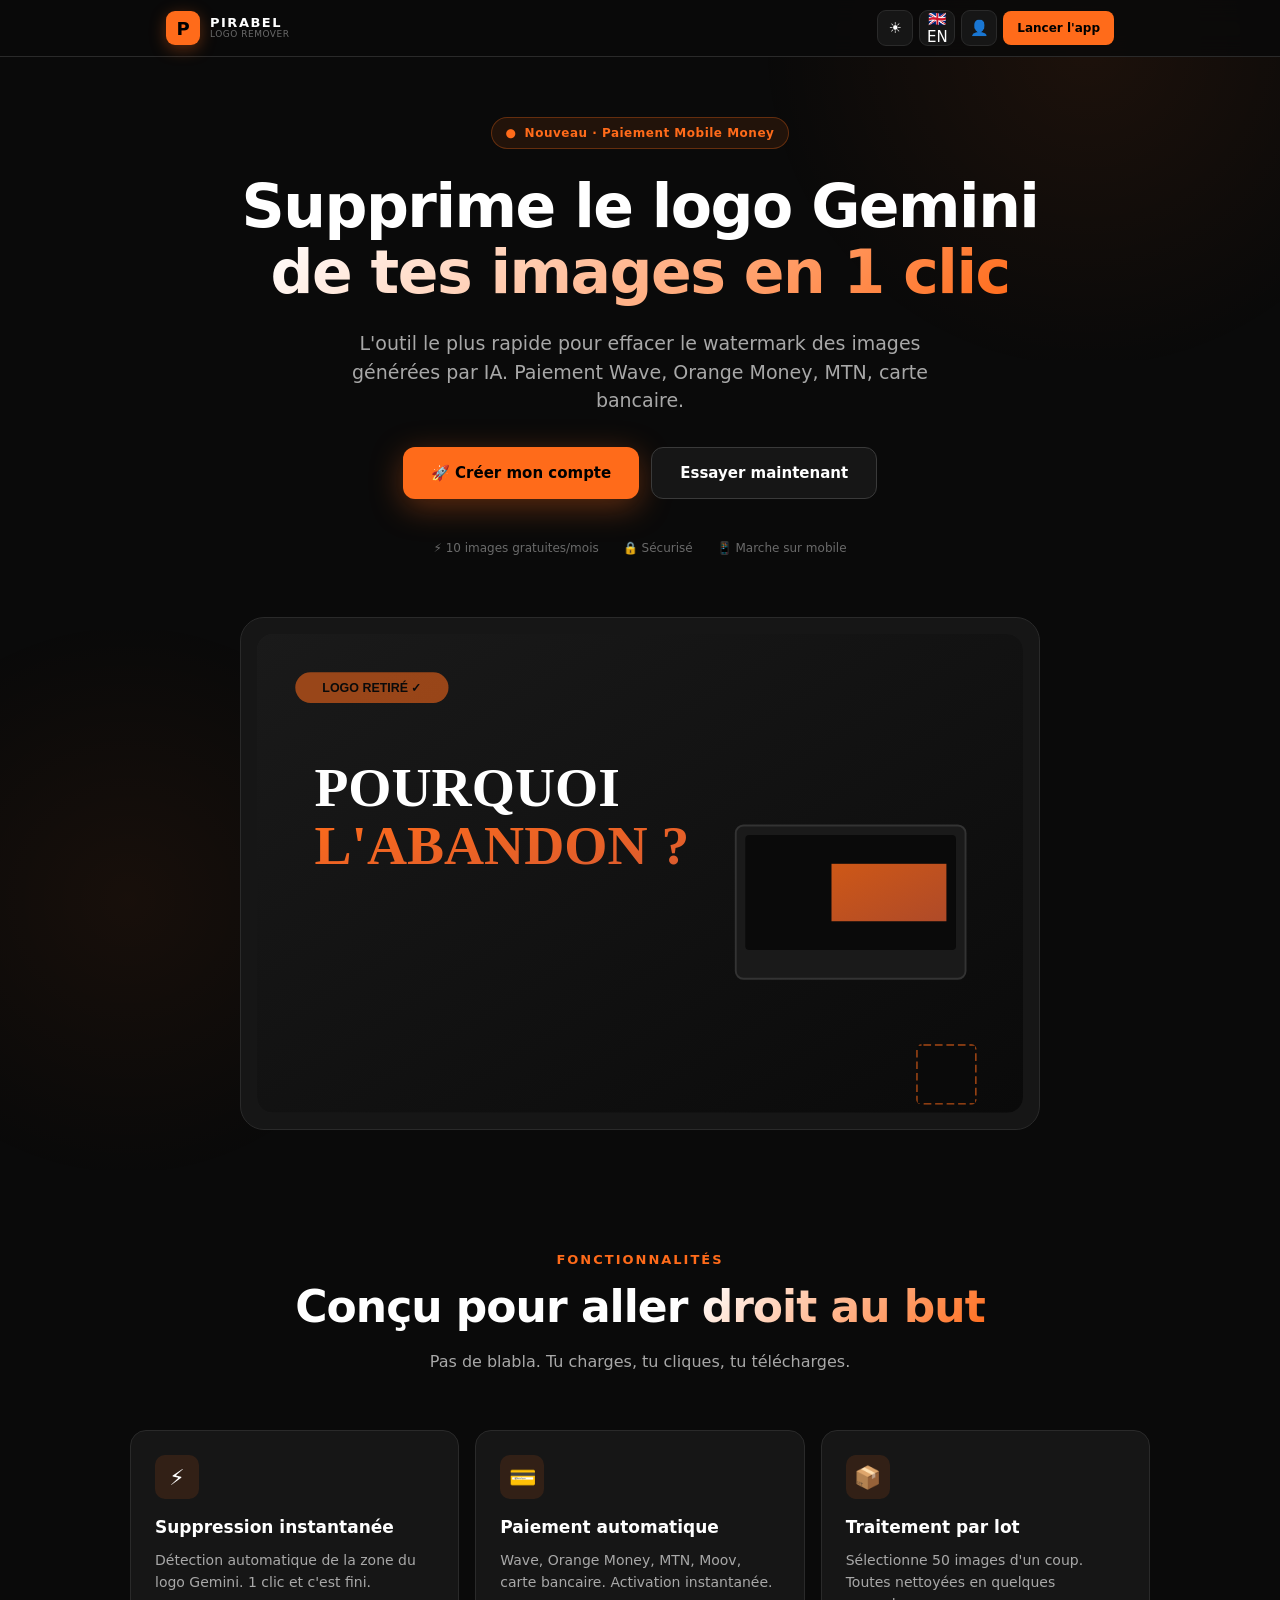
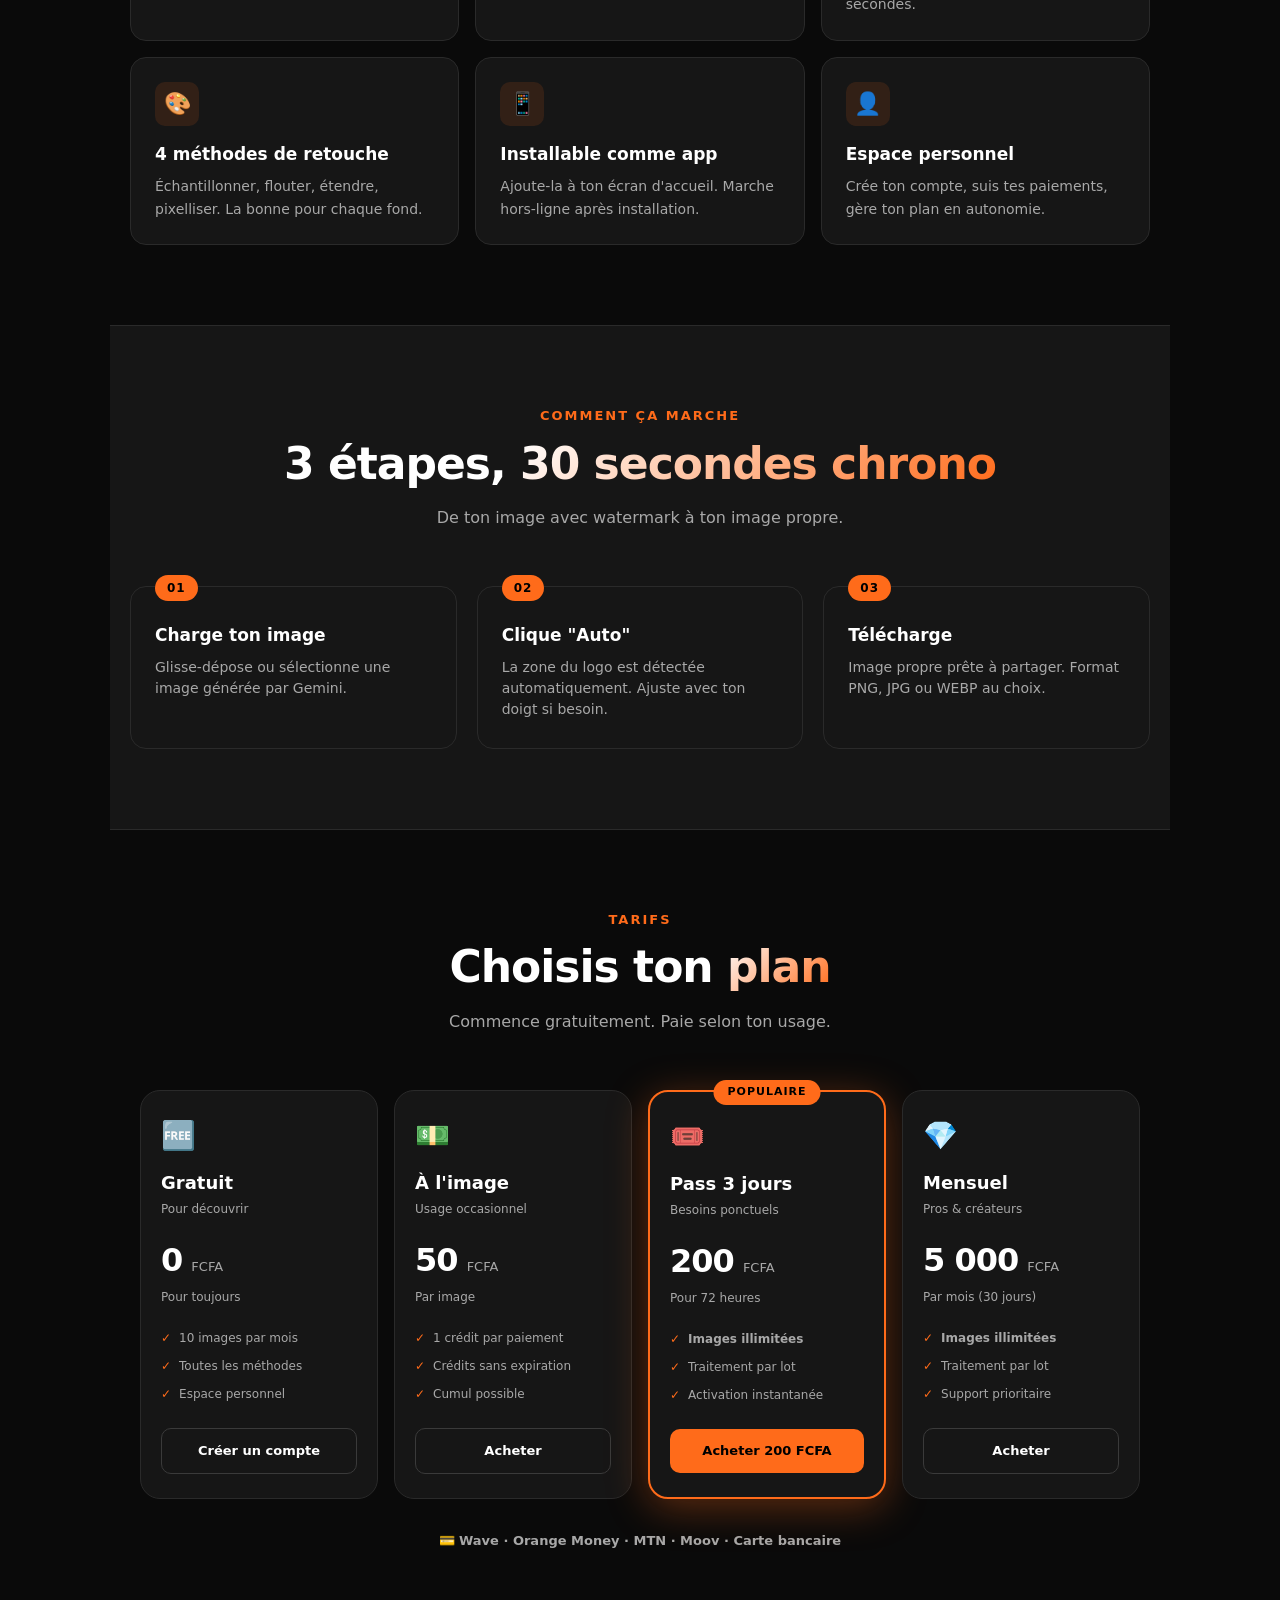
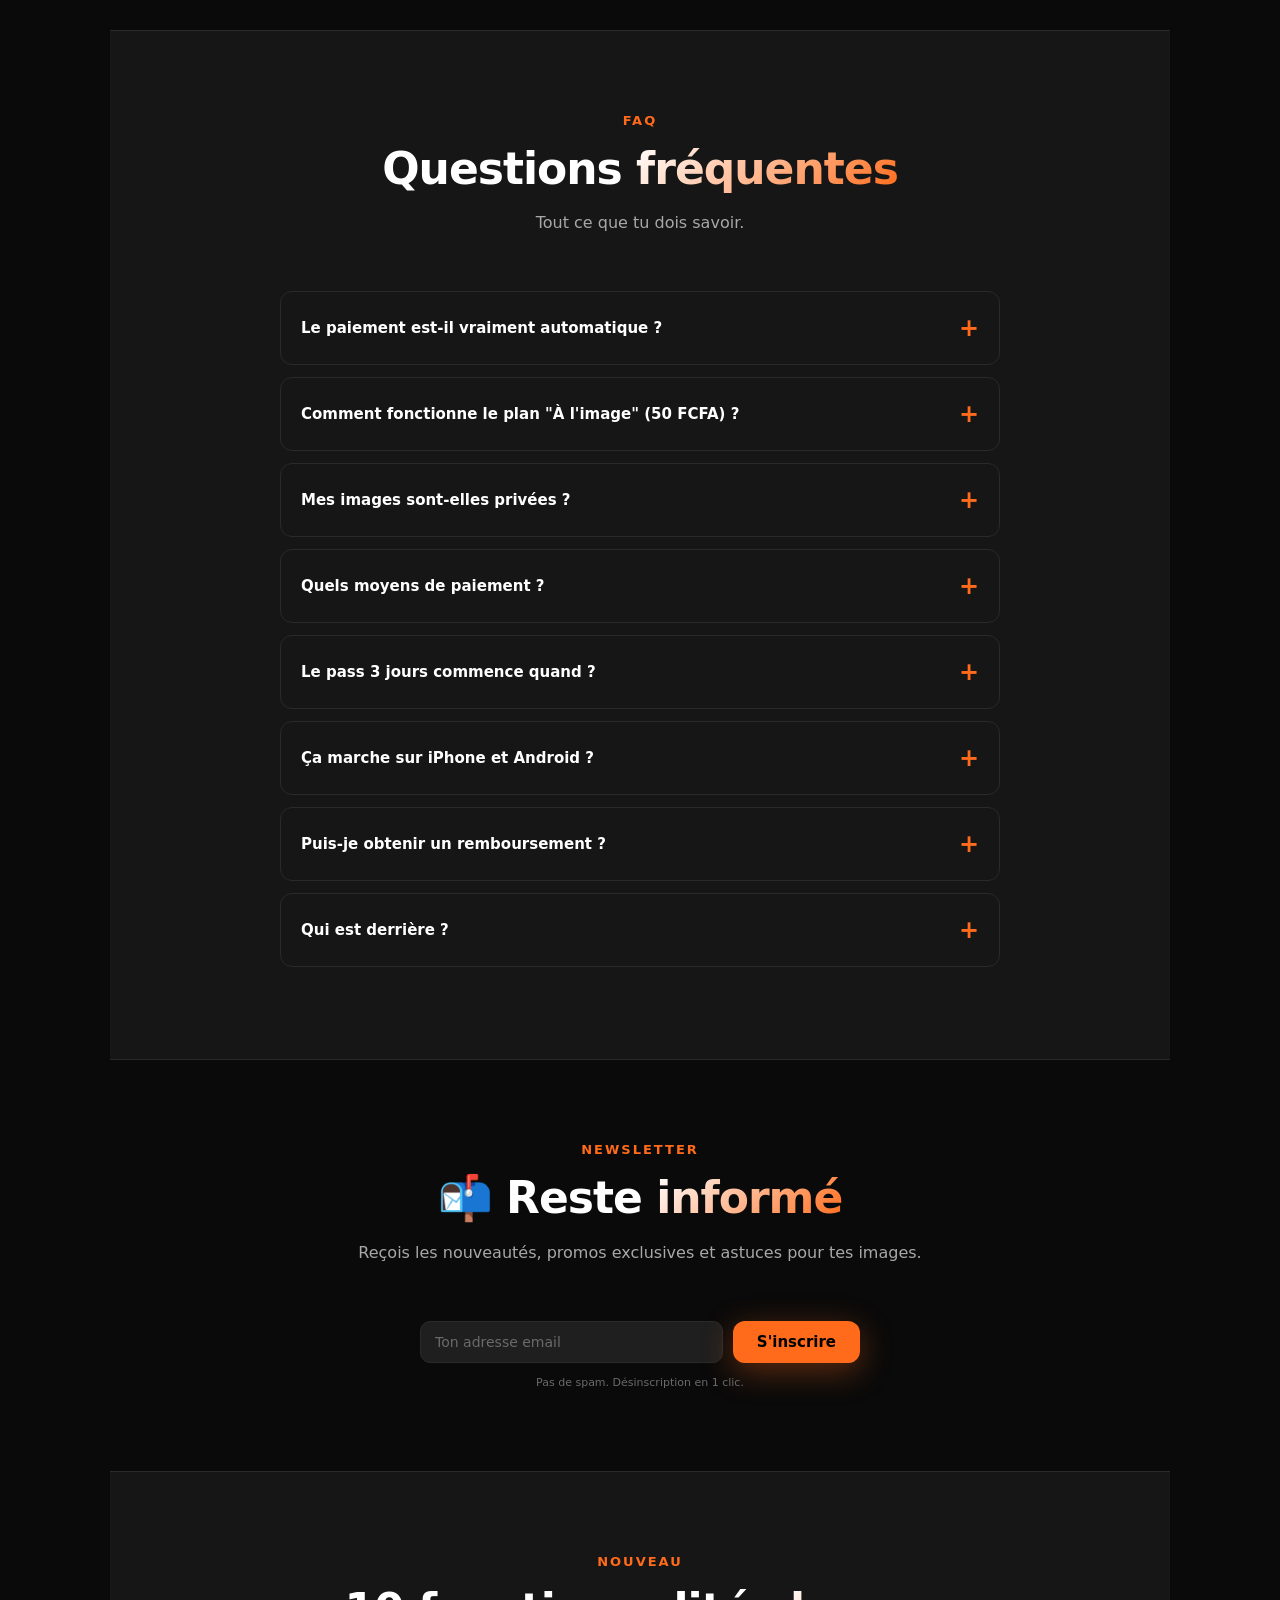
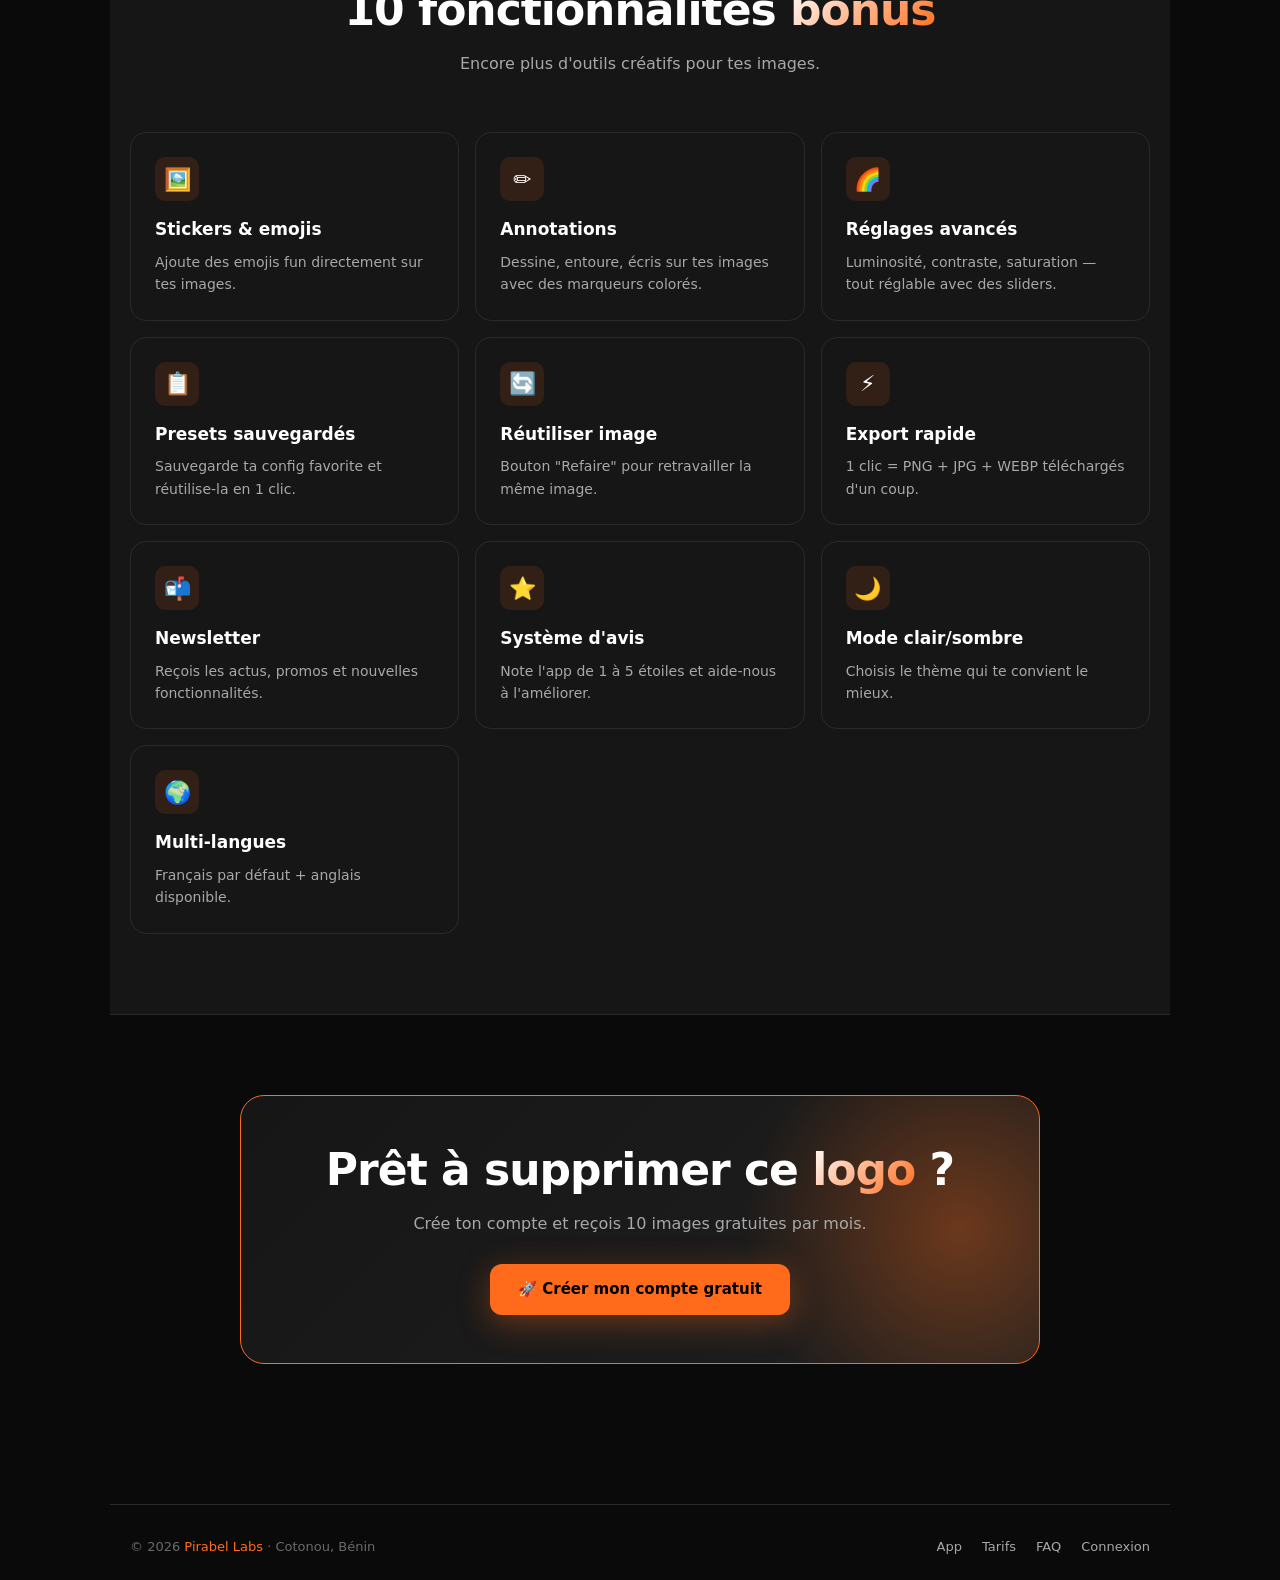
==== index.html @ 3ac88c2e "Pirabel Remover v5.0.0 — 10 nouvelles fonctionnalités bonus Édition créative: - Stickers et emojis: " ====
<!DOCTYPE html>
<html lang="fr">
<head>
<meta charset="UTF-8">
<meta name="viewport" content="width=device-width, initial-scale=1.0">
<meta name="theme-color" content="#0a0a0a">
<meta name="description" content="Supprime le watermark Gemini de tes images en 1 clic. À partir de 50 FCFA. Pirabel Labs.">
<meta property="og:title" content="Pirabel Remover — Supprime le logo Gemini">
<meta property="og:description" content="Outil rapide. Paiement Mobile Money. À partir de 50 FCFA.">
<title>Pirabel Remover — Supprime le logo Gemini</title>
<link rel="icon" type="image/svg+xml" href="data:image/svg+xml,%3Csvg xmlns='http://www.w3.org/2000/svg' viewBox='0 0 100 100'%3E%3Crect width='100' height='100' rx='22' fill='%23FF6B1A'/%3E%3Ctext x='50' y='68' font-family='Arial Black' font-size='60' font-weight='900' text-anchor='middle' fill='%23000'%3EP%3C/text%3E%3C/svg%3E">
<link rel="apple-touch-icon" href="icon-192.png">
<link rel="manifest" href="manifest.json">
<link rel="stylesheet" href="styles.css">
<style>
  body::after { content:''; position:fixed; bottom:-30%; left:-20%; width:60%; height:60%; background:radial-gradient(circle, rgba(255,107,26,0.06) 0%, transparent 60%); pointer-events:none; z-index:0; }
  .landing { max-width: 1100px; margin: 0 auto; padding: 0 20px; position: relative; z-index: 1; }
  .hero { padding: 60px 20px 40px; text-align: center; }
  .hero-badge { display:inline-flex; align-items:center; gap:8px; background:rgba(255,107,26,0.1); border:1px solid rgba(255,107,26,0.3); color:var(--orange); font-size:12px; font-weight:600; padding:6px 14px; border-radius:999px; margin-bottom:24px; letter-spacing:0.5px; }
  .hero-badge::before { content:'●'; animation: pulse 2s infinite; }
  @keyframes pulse { 0%,100% { opacity:1; } 50% { opacity:0.4; } }
  h1 { font-size:clamp(32px,7vw,60px); font-weight:800; line-height:1.1; margin-bottom:24px; letter-spacing:-1.5px; }
  .hero-sub { font-size:clamp(15px,2.5vw,19px); color:var(--text-secondary); max-width:640px; margin:0 auto 32px; }
  .hero-cta-group { display:flex; gap:12px; justify-content:center; flex-wrap:wrap; margin-bottom:40px; }
  .btn-hero { padding:14px 28px; border-radius:12px; font-weight:700; font-size:15px; text-decoration:none; cursor:pointer; transition:all 0.2s; display:inline-flex; align-items:center; gap:8px; border:none; font-family:inherit; }
  .btn-hero-primary { background:var(--orange); color:#000; box-shadow:0 8px 32px var(--orange-glow); }
  .btn-hero-primary:hover { background:var(--orange-soft); transform:translateY(-2px); }
  .btn-hero-secondary { background:var(--bg-secondary); color:var(--text-primary); border:1px solid var(--border-hover); }
  .btn-hero-secondary:hover { background:var(--bg-tertiary); border-color:var(--orange); }
  .hero-trust { display:flex; gap:24px; justify-content:center; flex-wrap:wrap; color:var(--text-tertiary); font-size:12px; }

  .demo-preview { margin:60px auto 0; max-width:800px; background:var(--bg-secondary); border:1px solid var(--border); border-radius:24px; padding:16px; position:relative; }
  .demo-frame { background:var(--bg-tertiary); border-radius:16px; aspect-ratio:16/10; position:relative; overflow:hidden; display:flex; align-items:center; justify-content:center; }
  .demo-svg { width:100%; height:100%; }

  section { padding:80px 20px; position:relative; }
  .section-tag { text-align:center; color:var(--orange); font-size:13px; font-weight:700; letter-spacing:2px; text-transform:uppercase; margin-bottom:12px; }
  h2 { font-size:clamp(28px,5vw,44px); font-weight:800; text-align:center; margin-bottom:16px; letter-spacing:-1px; line-height:1.2; }
  .section-sub { text-align:center; color:var(--text-secondary); font-size:16px; max-width:600px; margin:0 auto 56px; }

  .features { display:grid; grid-template-columns:repeat(auto-fit, minmax(260px,1fr)); gap:16px; }
  .feature-card { background:var(--bg-secondary); border:1px solid var(--border); border-radius:16px; padding:24px; transition:all 0.2s; }
  .feature-card:hover { border-color:var(--orange); transform:translateY(-4px); }
  .feature-icon { width:44px; height:44px; background:rgba(255,107,26,0.12); border-radius:10px; display:flex; align-items:center; justify-content:center; font-size:22px; margin-bottom:16px; }
  .feature-card h3 { font-size:17px; font-weight:700; margin-bottom:8px; }
  .feature-card p { color:var(--text-secondary); font-size:14px; line-height:1.6; }

  .steps { display:grid; grid-template-columns:repeat(auto-fit, minmax(240px,1fr)); gap:20px; counter-reset:step; }
  .step { background:var(--bg-secondary); border:1px solid var(--border); border-radius:16px; padding:28px 24px; position:relative; counter-increment:step; }
  .step::before { content:counter(step, decimal-leading-zero); position:absolute; top:-12px; left:24px; background:var(--orange); color:#000; padding:4px 12px; border-radius:999px; font-size:12px; font-weight:800; letter-spacing:1px; }
  .step h3 { font-size:17px; font-weight:700; margin:8px 0 8px; }
  .step p { color:var(--text-secondary); font-size:14px; }

  .pricing-grid { display:grid; grid-template-columns:repeat(auto-fit, minmax(220px,1fr)); gap:16px; max-width:1000px; margin:0 auto; }
  .plan { background:var(--bg-secondary); border:1px solid var(--border); border-radius:20px; padding:24px 20px; position:relative; display:flex; flex-direction:column; }
  .plan.featured { border:2px solid var(--orange); box-shadow:0 8px 40px var(--orange-glow); }
  .plan-badge { position:absolute; top:-12px; left:50%; transform:translateX(-50%); background:var(--orange); color:#000; padding:4px 14px; border-radius:999px; font-size:11px; font-weight:800; letter-spacing:1px; text-transform:uppercase; }
  .plan-icon { font-size:28px; margin-bottom:12px; }
  .plan-name { font-size:18px; font-weight:800; margin-bottom:4px; }
  .plan-desc { color:var(--text-secondary); font-size:12px; margin-bottom:18px; }
  .plan-price { margin-bottom:18px; }
  .price-amount { font-size:32px; font-weight:800; letter-spacing:-1px; }
  .price-currency { font-size:13px; color:var(--text-secondary); margin-left:4px; }
  .price-period { color:var(--text-secondary); font-size:12px; margin-top:4px; }
  .plan-features { list-style:none; margin-bottom:20px; flex:1; }
  .plan-features li { padding:5px 0; font-size:12px; color:var(--text-secondary); display:flex; align-items:flex-start; gap:8px; }
  .plan-features li::before { content:'✓'; color:var(--orange); font-weight:700; flex-shrink:0; }
  .plan-cta { display:block; text-align:center; padding:12px; border-radius:10px; font-weight:700; font-size:13px; text-decoration:none; cursor:pointer; width:100%; border:none; font-family:inherit; }
  .plan-cta.primary { background:var(--orange); color:#000; }
  .plan-cta.outline { background:transparent; color:var(--text-primary); border:1px solid var(--border-hover); }

  .faq-list { max-width:720px; margin:0 auto; }
  .faq-item { background:var(--bg-secondary); border:1px solid var(--border); border-radius:12px; margin-bottom:12px; overflow:hidden; transition:all 0.2s; }
  .faq-item[open] { border-color:var(--orange); }
  .faq-question { padding:18px 20px; font-weight:600; font-size:15px; cursor:pointer; list-style:none; display:flex; justify-content:space-between; align-items:center; user-select:none; }
  .faq-question::-webkit-details-marker { display:none; }
  .faq-question::after { content:'+'; font-size:24px; color:var(--orange); transition:transform 0.2s; }
  .faq-item[open] .faq-question::after { transform:rotate(45deg); }
  .faq-answer { padding:0 20px 18px; color:var(--text-secondary); font-size:14px; line-height:1.7; }

  .cta-final { background:linear-gradient(135deg, var(--bg-secondary) 0%, var(--bg-tertiary) 100%); border:1px solid var(--orange); border-radius:24px; padding:48px 28px; text-align:center; margin:0 auto; max-width:800px; position:relative; overflow:hidden; }
  .cta-final::before { content:''; position:absolute; top:-50%; right:-20%; width:60%; height:200%; background:radial-gradient(circle, var(--orange-glow) 0%, transparent 60%); }
  .cta-final > * { position:relative; z-index:1; }

  footer { border-top:1px solid var(--border); padding:32px 20px 24px; margin-top:60px; }
  .footer-inner { max-width:1100px; margin:0 auto; display:flex; justify-content:space-between; align-items:center; flex-wrap:wrap; gap:16px; }
  .footer-text { color:var(--text-tertiary); font-size:13px; }
  .footer-text a { color:var(--orange); text-decoration:none; }
  .footer-links { display:flex; gap:20px; }
  .footer-links a { color:var(--text-secondary); text-decoration:none; font-size:13px; }
  .footer-links a:hover { color:var(--orange); }

  @media (max-width: 600px) {
    .hero { padding: 40px 16px 30px; }
    section { padding: 56px 16px; }
    .cta-final { padding: 36px 20px; }
  }
</style>
</head>
<body>

<nav class="app-nav">
  <div class="app-nav-inner">
    <a href="index.html" class="logo-row">
      <div class="logo-mark">P</div>
      <div class="brand-text">
        <span class="brand">PIRABEL</span>
        <span class="brand-sub">Logo Remover</span>
      </div>
    </a>
    <div class="nav-actions">
      <button class="icon-btn theme-toggle-btn" id="themeToggle" title="Mode clair/sombre">☀️</button>
      <button class="icon-btn lang-toggle-btn" id="langToggle" title="Langue">🇬🇧 EN</button>
      <a href="auth.html" class="icon-btn" title="Connexion">👤</a>
      <a href="app.html" class="nav-cta">Lancer l'app</a>
    </div>
  </div>
</nav>

<div class="landing">

<section class="hero">
  <div class="hero-badge">Nouveau · Paiement Mobile Money</div>
  <h1>Supprime le logo Gemini<br><span class="gradient-text">de tes images en 1 clic</span></h1>
  <p class="hero-sub">L'outil le plus rapide pour effacer le watermark des images générées par IA. Paiement Wave, Orange Money, MTN, carte bancaire.</p>

  <div class="hero-cta-group">
    <a href="auth.html?mode=register" class="btn-hero btn-hero-primary">🚀 Créer mon compte</a>
    <a href="app.html" class="btn-hero btn-hero-secondary">Essayer maintenant</a>
  </div>

  <div class="hero-trust">
    <span>⚡ 10 images gratuites/mois</span>
    <span>🔒 Sécurisé</span>
    <span>📱 Marche sur mobile</span>
  </div>

  <div class="demo-preview">
    <div class="demo-frame">
      <svg class="demo-svg" viewBox="0 0 800 500" xmlns="http://www.w3.org/2000/svg">
        <defs>
          <linearGradient id="bg" x1="0%" y1="0%" x2="100%" y2="100%">
            <stop offset="0%" style="stop-color:#1a1a1a"/>
            <stop offset="100%" style="stop-color:#0a0a0a"/>
          </linearGradient>
          <linearGradient id="og" x1="0%" y1="0%" x2="100%" y2="100%">
            <stop offset="0%" style="stop-color:#FF6B1A"/>
            <stop offset="100%" style="stop-color:#D85A30"/>
          </linearGradient>
        </defs>
        <rect width="800" height="500" fill="url(#bg)" rx="12"/>
        <text x="60" y="180" font-family="Arial Black" font-size="58" font-weight="900" fill="#fff">POURQUOI</text>
        <text x="60" y="240" font-family="Arial Black" font-size="58" font-weight="900" fill="url(#og)">L'ABANDON ?</text>
        <rect x="500" y="200" width="240" height="160" fill="#1a1a1a" stroke="#333" stroke-width="2" rx="8"/>
        <rect x="510" y="210" width="220" height="120" fill="#0a0a0a" rx="4"/>
        <rect x="600" y="240" width="120" height="60" fill="url(#og)" opacity="0.8"/>
        <g>
          <polygon points="720,440 740,460 720,480 700,460" fill="#fff" opacity="0.9"/>
        </g>
        <rect x="690" y="430" width="60" height="60" fill="none" stroke="#FF6B1A" stroke-width="3" stroke-dasharray="8,4" rx="4">
          <animate attributeName="stroke-dashoffset" from="0" to="24" dur="1s" repeatCount="indefinite"/>
          <animate attributeName="opacity" values="0;1;1;1;0" keyTimes="0;0.1;0.3;0.7;1" dur="3s" repeatCount="indefinite"/>
        </rect>
        <rect x="690" y="430" width="60" height="60" fill="#0a0a0a" opacity="0">
          <animate attributeName="opacity" values="0;0;0;1;1" keyTimes="0;0.7;0.75;0.8;1" dur="3s" repeatCount="indefinite"/>
        </rect>
        <g>
          <rect x="40" y="40" width="160" height="32" fill="#FF6B1A" rx="16"/>
          <text x="120" y="61" font-family="Arial" font-size="13" fill="#000" text-anchor="middle" font-weight="700">LOGO RETIRÉ ✓</text>
          <animate attributeName="opacity" values="0;0;0;1;1" keyTimes="0;0.7;0.75;0.85;1" dur="3s" repeatCount="indefinite"/>
        </g>
      </svg>
    </div>
  </div>
</section>

<section id="features">
  <div class="section-tag">Fonctionnalités</div>
  <h2>Conçu pour aller <span class="gradient-text">droit au but</span></h2>
  <p class="section-sub">Pas de blabla. Tu charges, tu cliques, tu télécharges.</p>
  <div class="features">
    <div class="feature-card">
      <div class="feature-icon">⚡</div>
      <h3>Suppression instantanée</h3>
      <p>Détection automatique de la zone du logo Gemini. 1 clic et c'est fini.</p>
    </div>
    <div class="feature-card">
      <div class="feature-icon">💳</div>
      <h3>Paiement automatique</h3>
      <p>Wave, Orange Money, MTN, Moov, carte bancaire. Activation instantanée.</p>
    </div>
    <div class="feature-card">
      <div class="feature-icon">📦</div>
      <h3>Traitement par lot</h3>
      <p>Sélectionne 50 images d'un coup. Toutes nettoyées en quelques secondes.</p>
    </div>
    <div class="feature-card">
      <div class="feature-icon">🎨</div>
      <h3>4 méthodes de retouche</h3>
      <p>Échantillonner, flouter, étendre, pixelliser. La bonne pour chaque fond.</p>
    </div>
    <div class="feature-card">
      <div class="feature-icon">📱</div>
      <h3>Installable comme app</h3>
      <p>Ajoute-la à ton écran d'accueil. Marche hors-ligne après installation.</p>
    </div>
    <div class="feature-card">
      <div class="feature-icon">👤</div>
      <h3>Espace personnel</h3>
      <p>Crée ton compte, suis tes paiements, gère ton plan en autonomie.</p>
    </div>
  </div>
</section>

<section style="background:var(--bg-secondary); border-top:1px solid var(--border); border-bottom:1px solid var(--border);">
  <div class="section-tag">Comment ça marche</div>
  <h2>3 étapes, <span class="gradient-text">30 secondes chrono</span></h2>
  <p class="section-sub">De ton image avec watermark à ton image propre.</p>
  <div class="steps">
    <div class="step">
      <h3>Charge ton image</h3>
      <p>Glisse-dépose ou sélectionne une image générée par Gemini.</p>
    </div>
    <div class="step">
      <h3>Clique "Auto"</h3>
      <p>La zone du logo est détectée automatiquement. Ajuste avec ton doigt si besoin.</p>
    </div>
    <div class="step">
      <h3>Télécharge</h3>
      <p>Image propre prête à partager. Format PNG, JPG ou WEBP au choix.</p>
    </div>
  </div>
</section>

<section id="pricing">
  <div class="section-tag">Tarifs</div>
  <h2>Choisis ton <span class="gradient-text">plan</span></h2>
  <p class="section-sub">Commence gratuitement. Paie selon ton usage.</p>

  <div class="pricing-grid">
    <div class="plan">
      <div class="plan-icon">🆓</div>
      <div class="plan-name">Gratuit</div>
      <div class="plan-desc">Pour découvrir</div>
      <div class="plan-price">
        <span class="price-amount">0</span>
        <span class="price-currency">FCFA</span>
        <div class="price-period">Pour toujours</div>
      </div>
      <ul class="plan-features">
        <li>10 images par mois</li>
        <li>Toutes les méthodes</li>
        <li>Espace personnel</li>
      </ul>
      <a href="auth.html?mode=register" class="plan-cta outline">Créer un compte</a>
    </div>

    <div class="plan">
      <div class="plan-icon">💵</div>
      <div class="plan-name">À l'image</div>
      <div class="plan-desc">Usage occasionnel</div>
      <div class="plan-price">
        <span class="price-amount">50</span>
        <span class="price-currency">FCFA</span>
        <div class="price-period">Par image</div>
      </div>
      <ul class="plan-features">
        <li>1 crédit par paiement</li>
        <li>Crédits sans expiration</li>
        <li>Cumul possible</li>
      </ul>
      <a href="dashboard.html?plan=payg" class="plan-cta outline">Acheter</a>
    </div>

    <div class="plan featured">
      <div class="plan-badge">Populaire</div>
      <div class="plan-icon">🎟️</div>
      <div class="plan-name">Pass 3 jours</div>
      <div class="plan-desc">Besoins ponctuels</div>
      <div class="plan-price">
        <span class="price-amount">200</span>
        <span class="price-currency">FCFA</span>
        <div class="price-period">Pour 72 heures</div>
      </div>
      <ul class="plan-features">
        <li><strong>Images illimitées</strong></li>
        <li>Traitement par lot</li>
        <li>Activation instantanée</li>
      </ul>
      <a href="dashboard.html?plan=pass3j" class="plan-cta primary">Acheter 200 FCFA</a>
    </div>

    <div class="plan">
      <div class="plan-icon">💎</div>
      <div class="plan-name">Mensuel</div>
      <div class="plan-desc">Pros & créateurs</div>
      <div class="plan-price">
        <span class="price-amount">5 000</span>
        <span class="price-currency">FCFA</span>
        <div class="price-period">Par mois (30 jours)</div>
      </div>
      <ul class="plan-features">
        <li><strong>Images illimitées</strong></li>
        <li>Traitement par lot</li>
        <li>Support prioritaire</li>
      </ul>
      <a href="dashboard.html?plan=monthly" class="plan-cta outline">Acheter</a>
    </div>
  </div>

  <p style="text-align:center; margin-top:32px; color:var(--text-tertiary); font-size:13px;">
    💳 <strong style="color:var(--text-secondary);">Wave · Orange Money · MTN · Moov · Carte bancaire</strong>
  </p>
</section>

<section id="faq" style="background:var(--bg-secondary); border-top:1px solid var(--border); border-bottom:1px solid var(--border);">
  <div class="section-tag">FAQ</div>
  <h2>Questions <span class="gradient-text">fréquentes</span></h2>
  <p class="section-sub">Tout ce que tu dois savoir.</p>

  <div class="faq-list">
    <details class="faq-item">
      <summary class="faq-question">Le paiement est-il vraiment automatique ?</summary>
      <div class="faq-answer">Oui, à 100%. Tu paies via Kkiapay (Wave, Orange Money, MTN, Moov, ou carte bancaire), et ton plan est activé automatiquement dès la confirmation. Pas besoin de nous contacter.</div>
    </details>
    <details class="faq-item">
      <summary class="faq-question">Comment fonctionne le plan "À l'image" (50 FCFA) ?</summary>
      <div class="faq-answer">Tu paies 50 FCFA et tu obtiens 1 crédit pour traiter 1 image. Tu peux acheter autant de crédits que tu veux. Ils n'expirent jamais et se cumulent avec ton quota gratuit.</div>
    </details>
    <details class="faq-item">
      <summary class="faq-question">Mes images sont-elles privées ?</summary>
      <div class="faq-answer">Oui. Tout le traitement se fait dans ton navigateur. Aucune image n'est envoyée sur internet. On n'a même pas de serveur qui reçoit tes fichiers.</div>
    </details>
    <details class="faq-item">
      <summary class="faq-question">Quels moyens de paiement ?</summary>
      <div class="faq-answer">Via Kkiapay : Wave, Orange Money, MTN Mobile Money, Moov Money, Moov Africa, et carte bancaire (Visa/Mastercard).</div>
    </details>
    <details class="faq-item">
      <summary class="faq-question">Le pass 3 jours commence quand ?</summary>
      <div class="faq-answer">Au moment du paiement réussi. Tu auras 72 heures d'accès illimité dès que Kkiapay confirme la transaction.</div>
    </details>
    <details class="faq-item">
      <summary class="faq-question">Ça marche sur iPhone et Android ?</summary>
      <div class="faq-answer">Oui, sur les deux. Ouvre dans Chrome (Android) ou Safari (iPhone), puis "Ajouter à l'écran d'accueil" pour l'installer comme une app native.</div>
    </details>
    <details class="faq-item">
      <summary class="faq-question">Puis-je obtenir un remboursement ?</summary>
      <div class="faq-answer">Vu le format digital instantané, on n'offre pas de remboursement après activation. Si tu rencontres un problème technique, contacte-nous.</div>
    </details>
    <details class="faq-item">
      <summary class="faq-question">Qui est derrière ?</summary>
      <div class="faq-answer">Pirabel Labs, agence de marketing digital et automatisation IA basée à Cotonou, Bénin. Plus d'infos sur <a href="https://pirabellabs.com" target="_blank" style="color:var(--orange);">pirabellabs.com</a>.</div>
    </details>
  </div>
</section>

<!-- Newsletter section -->
<section id="newsletter">
  <div style="max-width:600px; margin:0 auto; text-align:center;">
    <div class="section-tag">Newsletter</div>
    <h2>📬 Reste <span class="gradient-text">informé</span></h2>
    <p class="section-sub">Reçois les nouveautés, promos exclusives et astuces pour tes images.</p>
    <div style="display:flex; gap:10px; max-width:440px; margin:0 auto;">
      <input class="form-input" type="email" id="indexNewsletterEmail" placeholder="Ton adresse email" style="flex:1;">
      <button class="btn-hero btn-hero-primary" id="indexNewsletterBtn" style="padding:12px 24px; white-space:nowrap;">S'inscrire</button>
    </div>
    <p class="form-success mt-2" id="indexNewsletterSuccess" style="display:none;"></p>
    <p style="color:var(--text-tertiary); font-size:11px; margin-top:12px;">Pas de spam. Désinscription en 1 clic.</p>
  </div>
</section>

<!-- New v5 features showcase -->
<section style="background:var(--bg-secondary); border-top:1px solid var(--border); border-bottom:1px solid var(--border);">
  <div class="section-tag">Nouveau</div>
  <h2>10 fonctionnalités <span class="gradient-text">bonus</span></h2>
  <p class="section-sub">Encore plus d'outils créatifs pour tes images.</p>
  <div class="features">
    <div class="feature-card"><div class="feature-icon">🖼️</div><h3>Stickers & emojis</h3><p>Ajoute des emojis fun directement sur tes images.</p></div>
    <div class="feature-card"><div class="feature-icon">✏️</div><h3>Annotations</h3><p>Dessine, entoure, écris sur tes images avec des marqueurs colorés.</p></div>
    <div class="feature-card"><div class="feature-icon">🌈</div><h3>Réglages avancés</h3><p>Luminosité, contraste, saturation — tout réglable avec des sliders.</p></div>
    <div class="feature-card"><div class="feature-icon">📋</div><h3>Presets sauvegardés</h3><p>Sauvegarde ta config favorite et réutilise-la en 1 clic.</p></div>
    <div class="feature-card"><div class="feature-icon">🔄</div><h3>Réutiliser image</h3><p>Bouton "Refaire" pour retravailler la même image.</p></div>
    <div class="feature-card"><div class="feature-icon">⚡</div><h3>Export rapide</h3><p>1 clic = PNG + JPG + WEBP téléchargés d'un coup.</p></div>
    <div class="feature-card"><div class="feature-icon">📬</div><h3>Newsletter</h3><p>Reçois les actus, promos et nouvelles fonctionnalités.</p></div>
    <div class="feature-card"><div class="feature-icon">⭐</div><h3>Système d'avis</h3><p>Note l'app de 1 à 5 étoiles et aide-nous à l'améliorer.</p></div>
    <div class="feature-card"><div class="feature-icon">🌙</div><h3>Mode clair/sombre</h3><p>Choisis le thème qui te convient le mieux.</p></div>
    <div class="feature-card"><div class="feature-icon">🌍</div><h3>Multi-langues</h3><p>Français par défaut + anglais disponible.</p></div>
  </div>
</section>

<section>
  <div class="cta-final">
    <h2>Prêt à supprimer ce <span class="gradient-text">logo</span> ?</h2>
    <p style="color:var(--text-secondary); margin-bottom:28px;">Crée ton compte et reçois 10 images gratuites par mois.</p>
    <a href="auth.html?mode=register" class="btn-hero btn-hero-primary">🚀 Créer mon compte gratuit</a>
  </div>
</section>

<footer>
  <div class="footer-inner">
    <div class="footer-text">© 2026 <a href="https://pirabellabs.com" target="_blank">Pirabel Labs</a> · Cotonou, Bénin</div>
    <div class="footer-links">
      <a href="app.html">App</a>
      <a href="#pricing">Tarifs</a>
      <a href="#faq">FAQ</a>
      <a href="auth.html">Connexion</a>
    </div>
  </div>
</footer>

</div>

<script src="config.js"></script>
<script src="i18n.js"></script>
<script src="theme.js"></script>
<script>
(function() {
  // Theme toggle
  const themeToggle = document.getElementById('themeToggle');
  if (themeToggle && window.PirabelTheme) {
    themeToggle.addEventListener('click', () => window.PirabelTheme.toggleTheme());
  }
  // Lang toggle
  const langToggle = document.getElementById('langToggle');
  if (langToggle && window.PirabelI18n) {
    langToggle.addEventListener('click', () => window.PirabelI18n.toggleLang());
  }
  // Newsletter
  const btn = document.getElementById('indexNewsletterBtn');
  if (btn) {
    btn.addEventListener('click', () => {
      const email = document.getElementById('indexNewsletterEmail').value.trim();
      const suc = document.getElementById('indexNewsletterSuccess');
      if (!email || !/^[^\s@]+@[^\s@]+\.[^\s@]+$/.test(email)) {
        suc.textContent = 'Email invalide';
        suc.style.display = 'block';
        suc.style.color = 'var(--error)';
        return;
      }
      const subs = JSON.parse(localStorage.getItem('pirabel_newsletter') || '[]');
      if (!subs.includes(email)) { subs.push(email); localStorage.setItem('pirabel_newsletter', JSON.stringify(subs)); }
      suc.textContent = '✓ Inscrit ! Tu recevras nos prochaines actus.';
      suc.style.display = 'block';
      suc.style.color = 'var(--success)';
      document.getElementById('indexNewsletterEmail').value = '';
    });
  }
})();
</script>
</body>
</html>
---- styles.css ----
* { box-sizing: border-box; margin: 0; padding: 0; -webkit-tap-highlight-color: transparent; }

:root {
  --bg-primary: #0a0a0a;
  --bg-secondary: #161616;
  --bg-tertiary: #1f1f1f;
  --bg-elevated: #242424;
  --border: #2a2a2a;
  --border-hover: #3a3a3a;
  --orange: #FF6B1A;
  --orange-soft: #FF8540;
  --orange-glow: rgba(255, 107, 26, 0.35);
  --text-primary: #ffffff;
  --text-secondary: #a8a8a8;
  --text-tertiary: #6a6a6a;
  --success: #4ade80;
  --error: #f87171;
  --warning: #fbbf24;
  --info: #60a5fa;
  --safe-top: env(safe-area-inset-top);
  --safe-bottom: env(safe-area-inset-bottom);
}

html, body { overscroll-behavior: none; -webkit-font-smoothing: antialiased; scroll-behavior: smooth; }

body {
  font-family: -apple-system, BlinkMacSystemFont, "Segoe UI", system-ui, sans-serif;
  background: var(--bg-primary);
  color: var(--text-primary);
  min-height: 100vh;
  line-height: 1.5;
  padding-top: var(--safe-top);
  padding-bottom: var(--safe-bottom);
  overflow-x: hidden;
}

body::before {
  content: '';
  position: fixed;
  top: -30%; right: -20%;
  width: 70%; height: 70%;
  background: radial-gradient(circle, rgba(255, 107, 26, 0.08) 0%, transparent 60%);
  pointer-events: none;
  z-index: 0;
}

.container {
  max-width: 980px; margin: 0 auto;
  padding: 16px; position: relative; z-index: 1;
}

/* NAV */
.app-nav {
  position: sticky; top: 0; z-index: 50;
  background: rgba(10,10,10,0.85);
  backdrop-filter: blur(12px);
  -webkit-backdrop-filter: blur(12px);
  border-bottom: 1px solid var(--border);
}
.app-nav-inner {
  display: flex; align-items: center; justify-content: space-between;
  padding: 10px 16px; max-width: 980px; margin: 0 auto; gap: 8px;
}
.logo-row { display: flex; align-items: center; gap: 10px; text-decoration: none; color: inherit; }
.logo-mark {
  width: 34px; height: 34px;
  background: var(--orange);
  border-radius: 9px;
  display: flex; align-items: center; justify-content: center;
  font-weight: 900; font-size: 18px; color: #000;
  box-shadow: 0 4px 16px var(--orange-glow);
  flex-shrink: 0;
}
.brand-text { display: flex; flex-direction: column; line-height: 1.1; }
.brand { font-size: 13px; font-weight: 800; letter-spacing: 1.5px; }
.brand-sub { font-size: 9px; color: var(--text-tertiary); letter-spacing: 0.5px; text-transform: uppercase; }
.nav-actions { display: flex; gap: 6px; align-items: center; }

.user-chip {
  display: flex; align-items: center; gap: 6px;
  background: var(--bg-secondary); border: 1px solid var(--border);
  border-radius: 999px; padding: 4px 12px 4px 4px;
  cursor: pointer; transition: all 0.15s;
  text-decoration: none; color: inherit; font-family: inherit;
}
.user-chip:hover { border-color: var(--orange); }
.user-avatar {
  width: 26px; height: 26px; border-radius: 50%;
  background: var(--orange); color: #000;
  display: flex; align-items: center; justify-content: center;
  font-weight: 800; font-size: 12px;
}
.user-name { font-size: 12px; font-weight: 600; max-width: 100px; overflow: hidden; text-overflow: ellipsis; white-space: nowrap; }

.icon-btn {
  width: 36px; height: 36px;
  background: var(--bg-secondary);
  border: 1px solid var(--border);
  border-radius: 9px;
  color: var(--text-primary); cursor: pointer;
  display: flex; align-items: center; justify-content: center;
  font-size: 15px; transition: all 0.15s;
  text-decoration: none; font-family: inherit;
}
.icon-btn:active { transform: scale(0.93); background: var(--bg-tertiary); }
.icon-btn:hover { border-color: var(--orange); }

.nav-cta {
  background: var(--orange); color: #000;
  padding: 8px 14px; border-radius: 8px;
  font-weight: 700; font-size: 12px;
  text-decoration: none; border: none; cursor: pointer; font-family: inherit;
}

/* BUTTONS */
.btn {
  background: var(--bg-tertiary); color: var(--text-primary);
  border: 1px solid var(--border); border-radius: 10px;
  padding: 11px 16px; font-size: 13px; font-weight: 600;
  cursor: pointer; transition: all 0.15s;
  display: inline-flex; align-items: center; justify-content: center; gap: 6px;
  font-family: inherit; text-decoration: none; min-height: 42px;
}
.btn:active:not(:disabled) { transform: scale(0.97); background: var(--bg-elevated); }
.btn:disabled { opacity: 0.4; cursor: not-allowed; }
.btn-block { width: 100%; }
.btn-primary { background: var(--orange); color: #000; border-color: var(--orange); }
.btn-primary:active:not(:disabled) { background: var(--orange-soft); }
.btn-primary:disabled { background: var(--bg-tertiary); color: var(--text-tertiary); border-color: var(--border); }
.btn-outline-orange { background: transparent; border-color: var(--orange); color: var(--orange); }
.btn-danger { border-color: rgba(248,113,113,0.3); color: var(--error); }
.btn-success { background: var(--success); color: #000; border-color: var(--success); }
.btn-large { padding: 14px 24px; font-size: 14px; }

/* CARDS */
.card {
  background: var(--bg-secondary); border: 1px solid var(--border);
  border-radius: 16px; padding: 20px; margin-bottom: 12px;
}
.card-header {
  display: flex; align-items: center; justify-content: space-between;
  margin-bottom: 16px; gap: 12px;
}
.card-title { font-size: 16px; font-weight: 700; }
.card-subtitle { font-size: 13px; color: var(--text-secondary); margin-top: 4px; }

/* FORMS */
.form-group { margin-bottom: 14px; }
.form-label {
  display: block; font-size: 12px;
  color: var(--text-secondary); margin-bottom: 6px;
  font-weight: 600; text-transform: uppercase; letter-spacing: 0.5px;
}
.form-input {
  width: 100%; background: var(--bg-tertiary);
  color: var(--text-primary); border: 1px solid var(--border);
  border-radius: 10px; padding: 12px 14px;
  font-size: 14px; font-family: inherit; transition: all 0.15s;
}
.form-input:focus {
  outline: none; border-color: var(--orange);
  box-shadow: 0 0 0 3px rgba(255,107,26,0.15);
}
.form-input::placeholder { color: var(--text-tertiary); }
.form-error {
  background: rgba(248,113,113,0.1); border: 1px solid rgba(248,113,113,0.3);
  color: var(--error); padding: 10px 12px; border-radius: 8px;
  font-size: 13px; margin-bottom: 14px; display: none;
}
.form-error.active { display: block; }
.form-success {
  background: rgba(74,222,128,0.1); border: 1px solid rgba(74,222,128,0.3);
  color: var(--success); padding: 10px 12px; border-radius: 8px;
  font-size: 13px; margin-bottom: 14px; display: none;
}
.form-success.active { display: block; }

/* QUOTA */
.quota-banner {
  background: linear-gradient(135deg, var(--bg-secondary) 0%, var(--bg-tertiary) 100%);
  border: 1px solid var(--border);
  border-radius: 12px; padding: 12px 16px;
  margin-bottom: 12px;
  display: flex; align-items: center; gap: 12px;
}
.quota-banner.pro { border-color: var(--orange); box-shadow: 0 4px 20px rgba(255,107,26,0.15); }
.quota-banner.warning { border-color: var(--warning); }
.quota-banner.danger { border-color: var(--error); }
.quota-info { flex: 1; min-width: 0; }
.quota-label {
  font-size: 11px; color: var(--text-tertiary);
  text-transform: uppercase; letter-spacing: 1px; font-weight: 600;
}
.quota-detail { font-size: 13px; font-weight: 600; margin-top: 2px; }
.quota-upgrade {
  background: var(--orange); color: #000; border: none;
  border-radius: 8px; padding: 8px 14px;
  font-size: 12px; font-weight: 700;
  cursor: pointer; flex-shrink: 0; font-family: inherit;
}

/* MODALS */
.modal {
  display: none; position: fixed; inset: 0;
  background: rgba(0,0,0,0.85);
  backdrop-filter: blur(8px); -webkit-backdrop-filter: blur(8px);
  z-index: 100;
  align-items: center; justify-content: center;
  padding: 20px; overflow-y: auto;
}
.modal.active { display: flex; }
.modal-content {
  background: var(--bg-secondary); border: 1px solid var(--border);
  border-radius: 16px; padding: 22px;
  max-width: 440px; width: 100%;
  max-height: 90vh; overflow-y: auto; margin: auto;
}
.modal-title {
  font-size: 18px; font-weight: 700; margin-bottom: 16px;
  display: flex; align-items: center; justify-content: space-between;
}
.modal-close {
  background: transparent; border: none;
  color: var(--text-secondary); font-size: 28px;
  cursor: pointer; padding: 0; line-height: 1;
  width: 32px; height: 32px;
  display: flex; align-items: center; justify-content: center;
}
.modal-section { margin-bottom: 20px; font-size: 13px; color: var(--text-secondary); line-height: 1.6; }
.modal-section h3 { color: var(--text-primary); font-size: 14px; margin-bottom: 8px; }

/* TOAST */
.toast {
  position: fixed; bottom: calc(20px + var(--safe-bottom));
  left: 50%; transform: translateX(-50%) translateY(100px);
  background: var(--bg-elevated); border: 1px solid var(--border);
  border-radius: 999px; padding: 10px 18px;
  font-size: 13px; font-weight: 500;
  z-index: 200; transition: transform 0.3s ease;
  box-shadow: 0 8px 24px rgba(0,0,0,0.4);
  max-width: 90%; text-align: center;
}
.toast.show { transform: translateX(-50%) translateY(0); }
.toast.success { color: var(--success); border-color: rgba(74,222,128,0.3); }
.toast.error { color: var(--error); border-color: rgba(248,113,113,0.3); }
.toast.info { color: var(--info); border-color: rgba(96,165,250,0.3); }

/* FOOTER */
.app-footer {
  text-align: center; margin-top: 24px;
  padding: 16px; font-size: 11px;
  color: var(--text-tertiary); line-height: 1.6;
}
.app-footer a { color: var(--orange); text-decoration: none; font-weight: 600; }

/* UTILITIES */
.text-center { text-align: center; }
.text-orange { color: var(--orange); }
.text-success { color: var(--success); }
.text-error { color: var(--error); }
.text-secondary { color: var(--text-secondary); }
.text-tertiary { color: var(--text-tertiary); }
.gradient-text {
  background: linear-gradient(135deg, #fff 0%, var(--orange) 100%);
  -webkit-background-clip: text; -webkit-text-fill-color: transparent;
  background-clip: text;
}
.hidden { display: none !important; }

/* SVG Icon system */
.pi-icon {
  display: inline-block;
  vertical-align: middle;
  flex-shrink: 0;
}
.btn .pi-icon,
.icon-btn .pi-icon {
  margin-right: 2px;
}
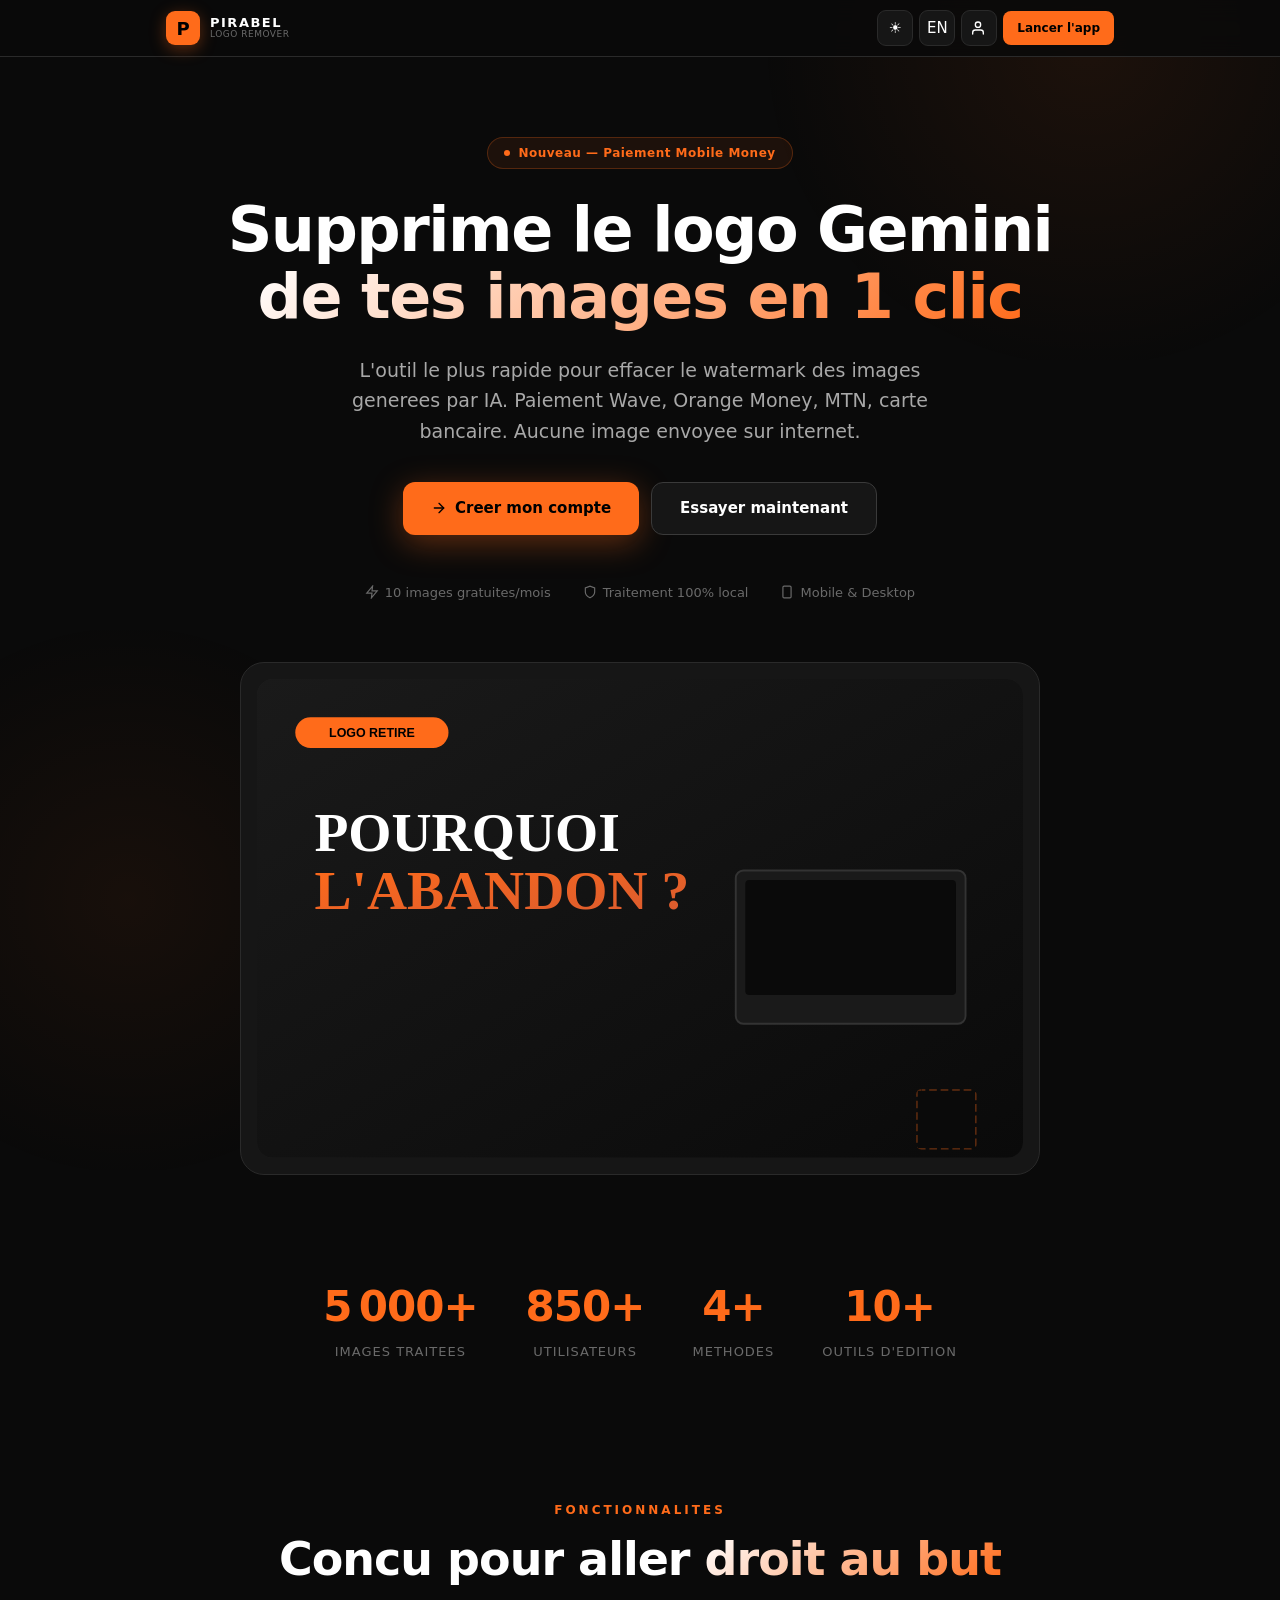
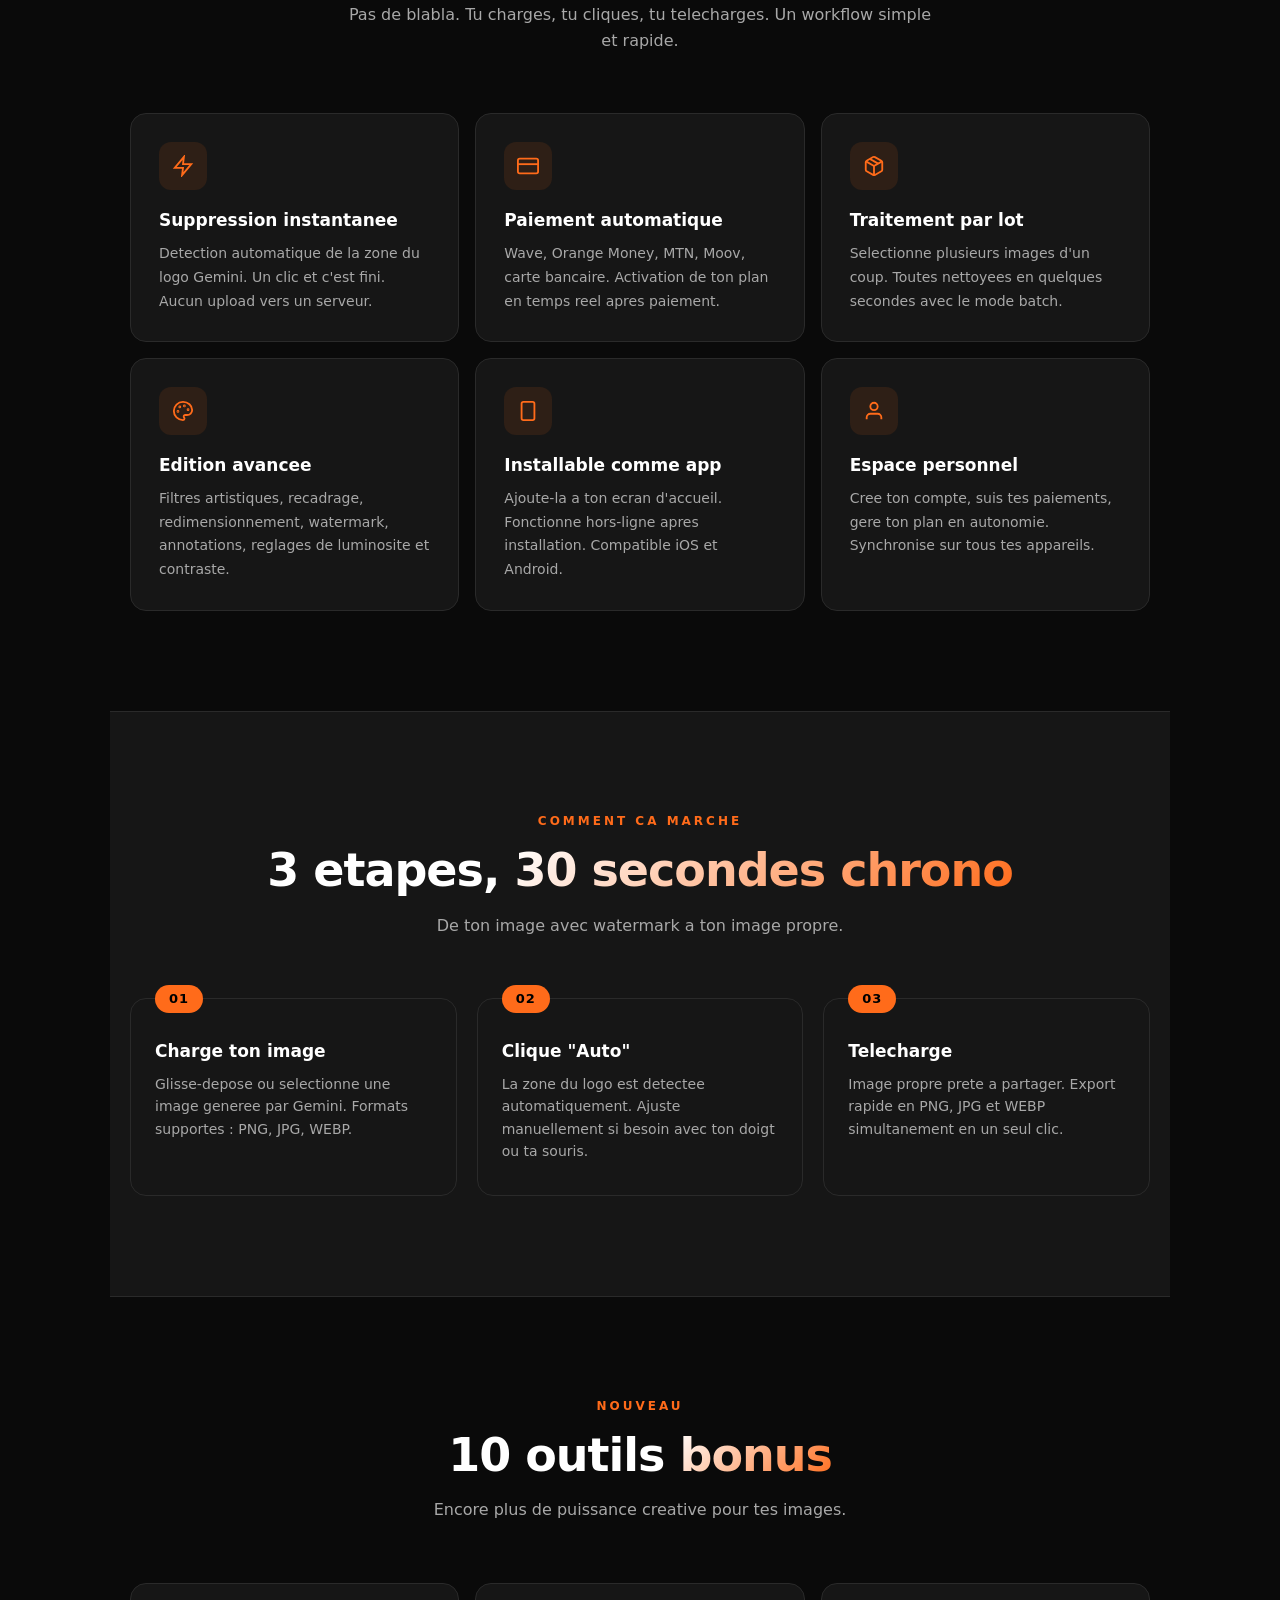
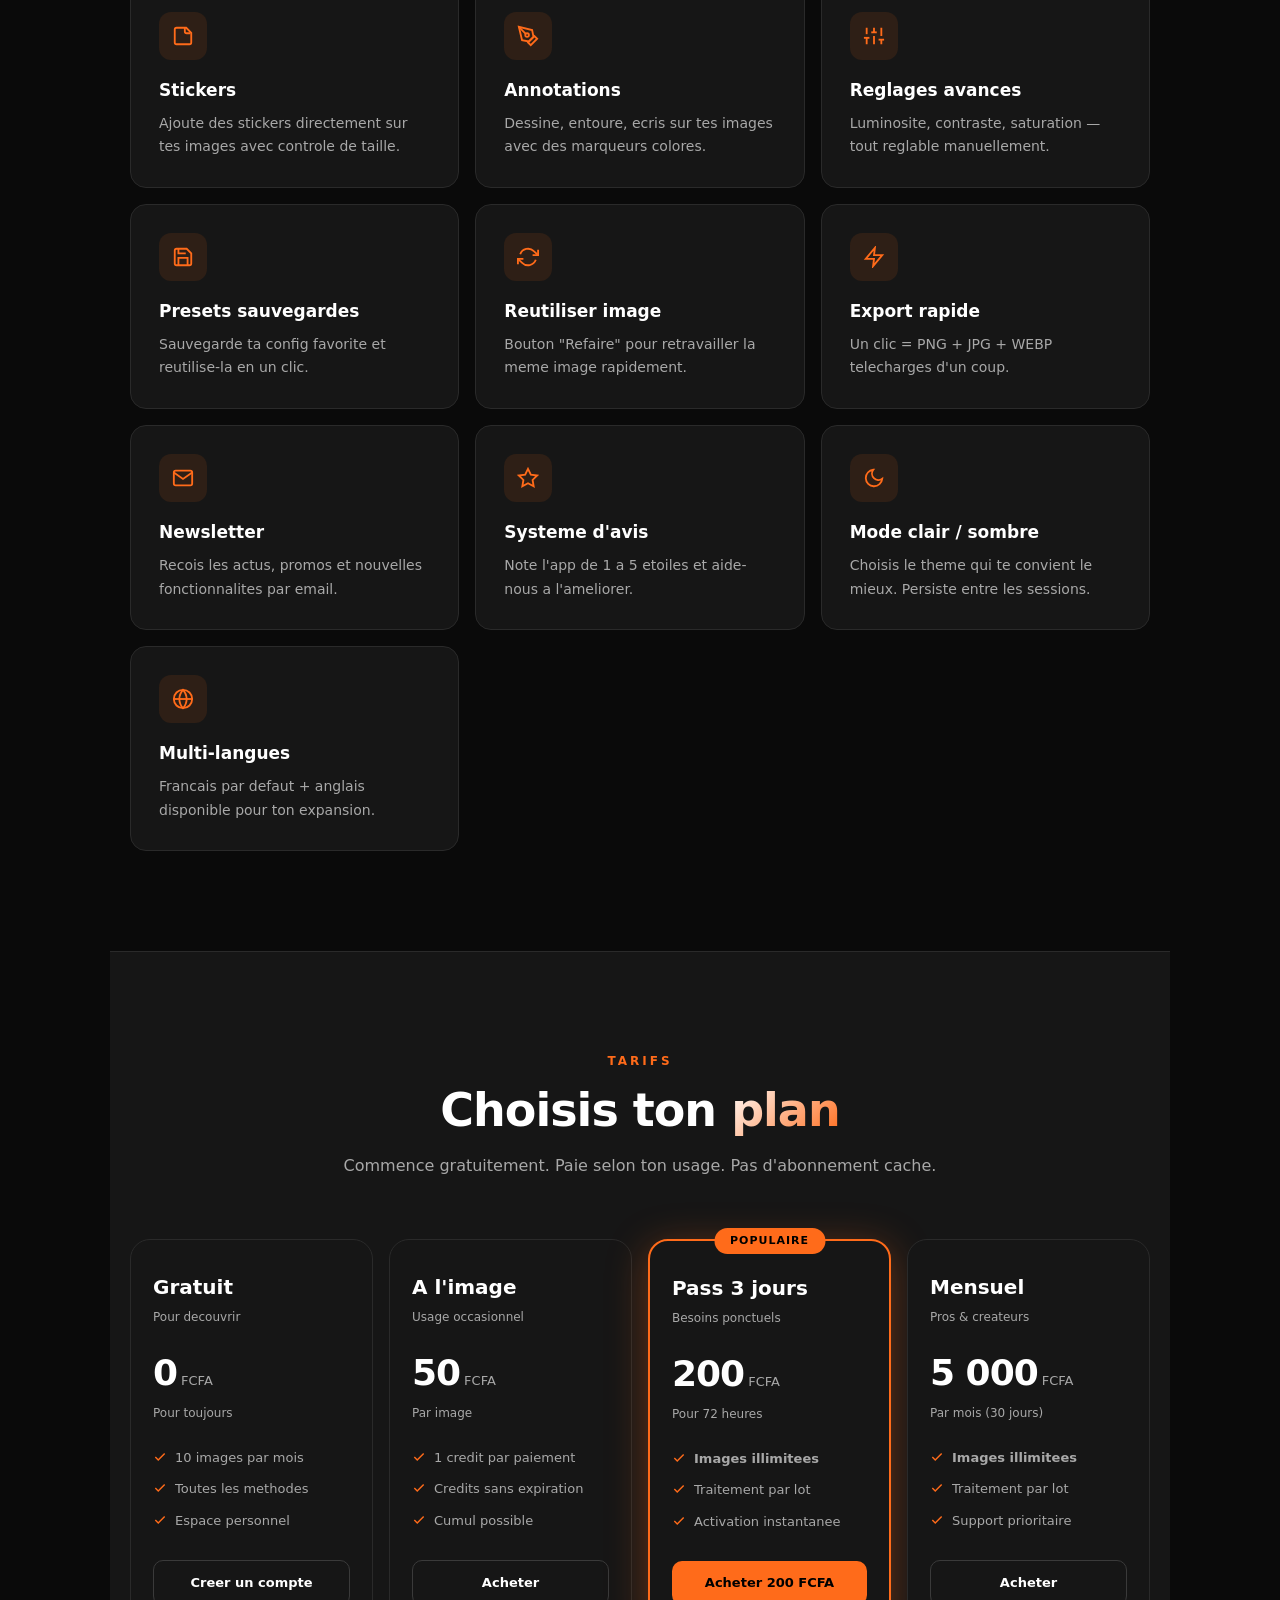
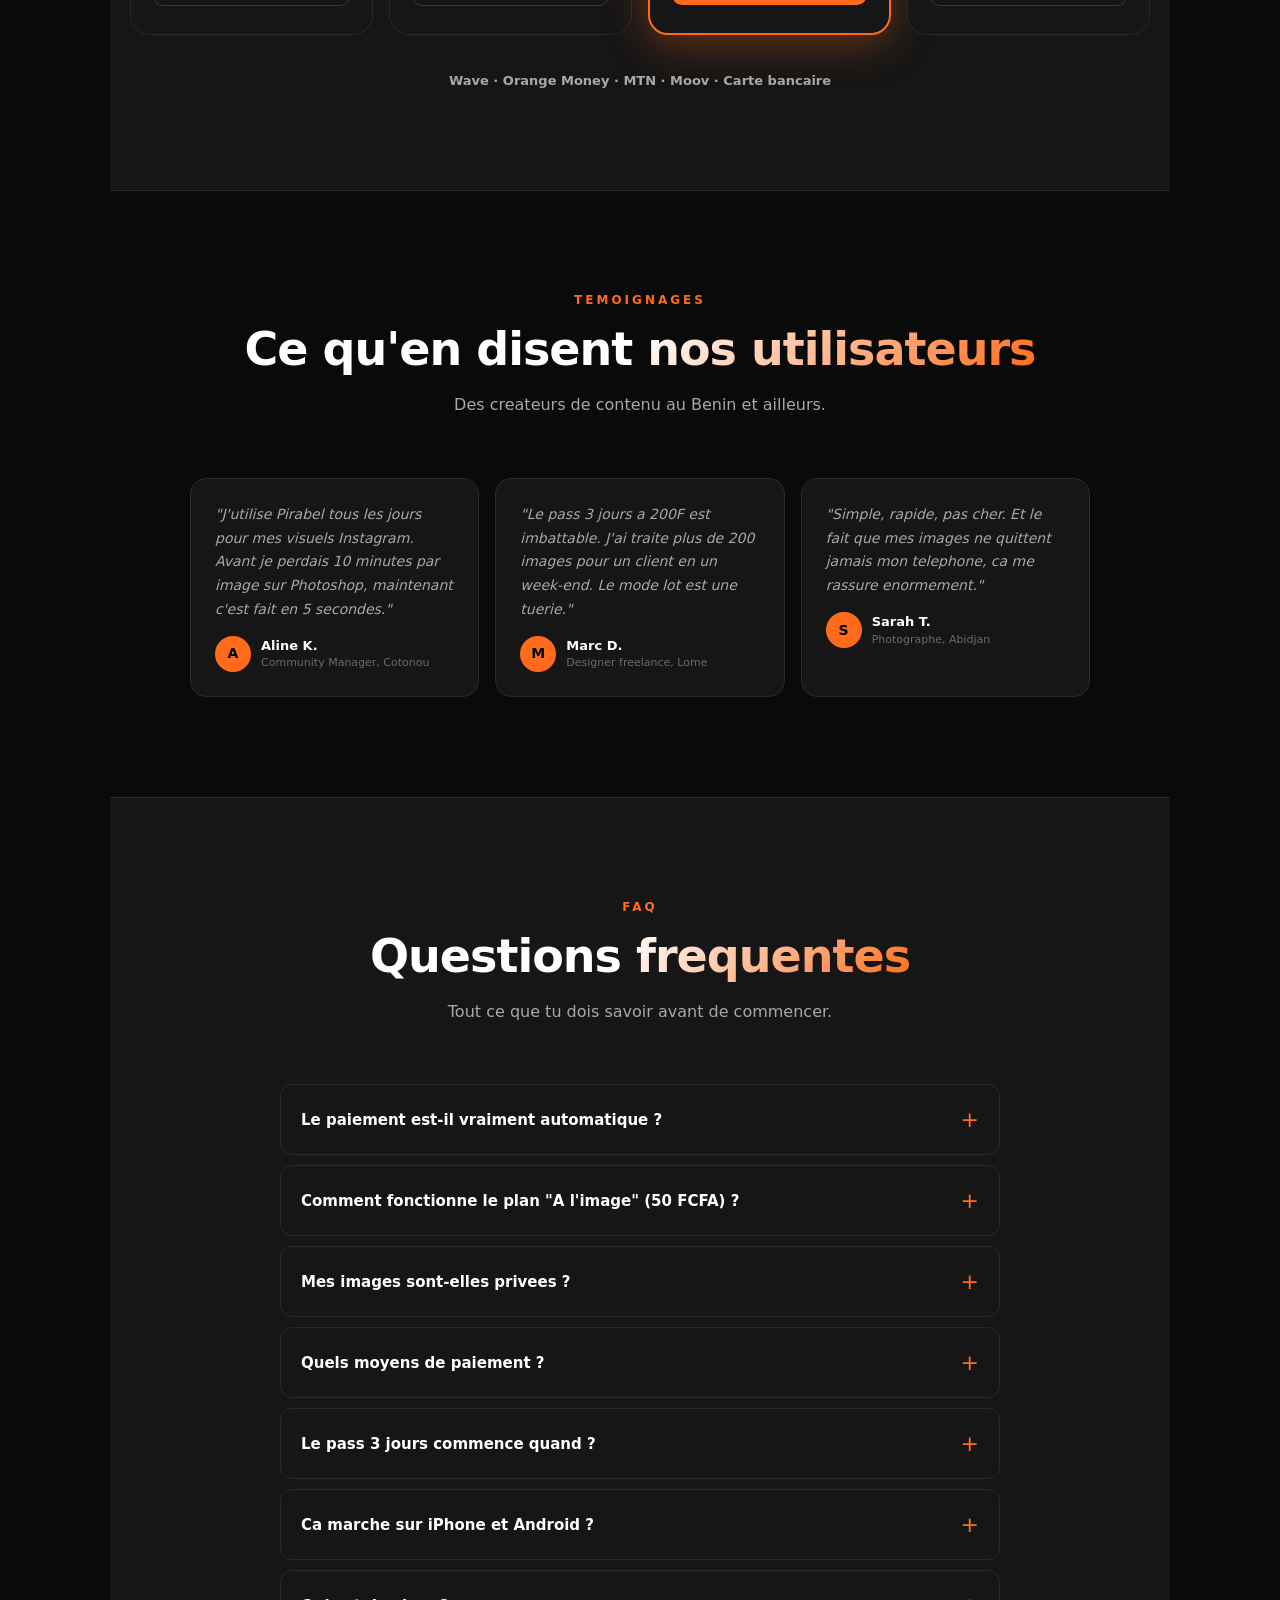
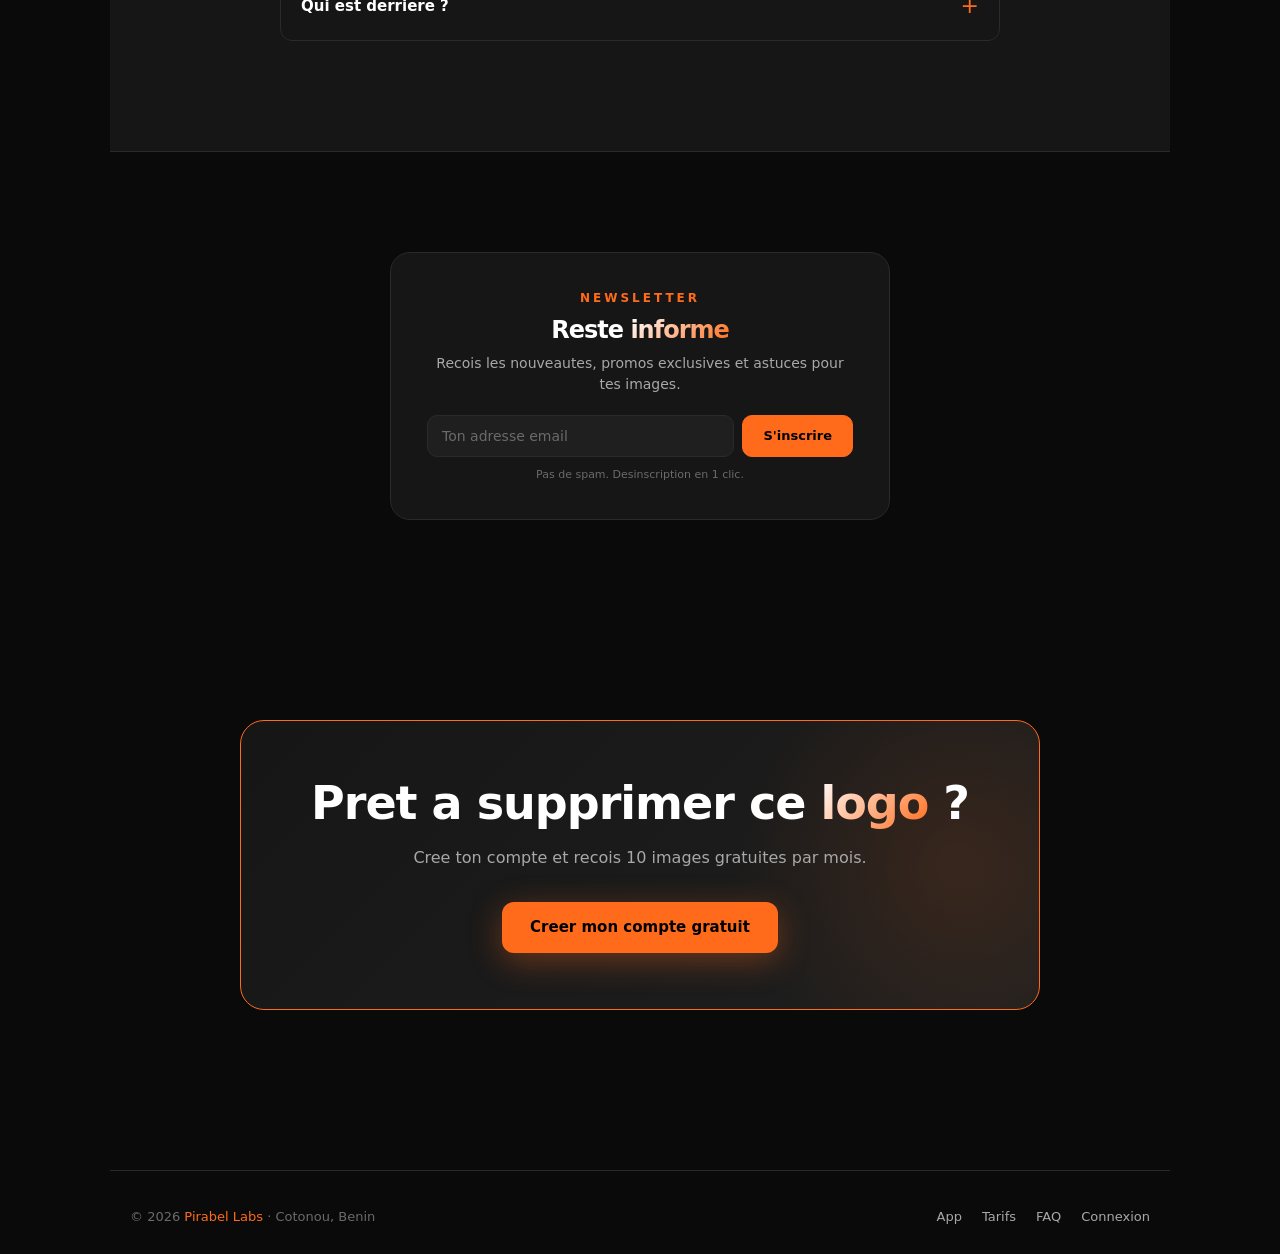
==== commit 875ea45c: "v5.1 — Fix DB, redesign landing + auth, purge emojis - SQL-SETUP.sql: complete database setup with p" ====
--- a/index.html
+++ b/index.html
@@ -4,97 +4,143 @@
 <meta charset="UTF-8">
 <meta name="viewport" content="width=device-width, initial-scale=1.0">
 <meta name="theme-color" content="#0a0a0a">
-<meta name="description" content="Supprime le watermark Gemini de tes images en 1 clic. À partir de 50 FCFA. Pirabel Labs.">
+<meta name="description" content="Supprime le watermark Gemini de tes images en 1 clic. A partir de 50 FCFA. Pirabel Labs.">
 <meta property="og:title" content="Pirabel Remover — Supprime le logo Gemini">
-<meta property="og:description" content="Outil rapide. Paiement Mobile Money. À partir de 50 FCFA.">
+<meta property="og:description" content="Outil rapide. Paiement Mobile Money. A partir de 50 FCFA.">
 <title>Pirabel Remover — Supprime le logo Gemini</title>
 <link rel="icon" type="image/svg+xml" href="data:image/svg+xml,%3Csvg xmlns='http://www.w3.org/2000/svg' viewBox='0 0 100 100'%3E%3Crect width='100' height='100' rx='22' fill='%23FF6B1A'/%3E%3Ctext x='50' y='68' font-family='Arial Black' font-size='60' font-weight='900' text-anchor='middle' fill='%23000'%3EP%3C/text%3E%3C/svg%3E">
 <link rel="apple-touch-icon" href="icon-192.png">
 <link rel="manifest" href="manifest.json">
 <link rel="stylesheet" href="styles.css">
 <style>
-  body::after { content:''; position:fixed; bottom:-30%; left:-20%; width:60%; height:60%; background:radial-gradient(circle, rgba(255,107,26,0.06) 0%, transparent 60%); pointer-events:none; z-index:0; }
-  .landing { max-width: 1100px; margin: 0 auto; padding: 0 20px; position: relative; z-index: 1; }
-  .hero { padding: 60px 20px 40px; text-align: center; }
-  .hero-badge { display:inline-flex; align-items:center; gap:8px; background:rgba(255,107,26,0.1); border:1px solid rgba(255,107,26,0.3); color:var(--orange); font-size:12px; font-weight:600; padding:6px 14px; border-radius:999px; margin-bottom:24px; letter-spacing:0.5px; }
-  .hero-badge::before { content:'●'; animation: pulse 2s infinite; }
-  @keyframes pulse { 0%,100% { opacity:1; } 50% { opacity:0.4; } }
-  h1 { font-size:clamp(32px,7vw,60px); font-weight:800; line-height:1.1; margin-bottom:24px; letter-spacing:-1.5px; }
-  .hero-sub { font-size:clamp(15px,2.5vw,19px); color:var(--text-secondary); max-width:640px; margin:0 auto 32px; }
-  .hero-cta-group { display:flex; gap:12px; justify-content:center; flex-wrap:wrap; margin-bottom:40px; }
-  .btn-hero { padding:14px 28px; border-radius:12px; font-weight:700; font-size:15px; text-decoration:none; cursor:pointer; transition:all 0.2s; display:inline-flex; align-items:center; gap:8px; border:none; font-family:inherit; }
-  .btn-hero-primary { background:var(--orange); color:#000; box-shadow:0 8px 32px var(--orange-glow); }
-  .btn-hero-primary:hover { background:var(--orange-soft); transform:translateY(-2px); }
-  .btn-hero-secondary { background:var(--bg-secondary); color:var(--text-primary); border:1px solid var(--border-hover); }
-  .btn-hero-secondary:hover { background:var(--bg-tertiary); border-color:var(--orange); }
-  .hero-trust { display:flex; gap:24px; justify-content:center; flex-wrap:wrap; color:var(--text-tertiary); font-size:12px; }
-
-  .demo-preview { margin:60px auto 0; max-width:800px; background:var(--bg-secondary); border:1px solid var(--border); border-radius:24px; padding:16px; position:relative; }
-  .demo-frame { background:var(--bg-tertiary); border-radius:16px; aspect-ratio:16/10; position:relative; overflow:hidden; display:flex; align-items:center; justify-content:center; }
-  .demo-svg { width:100%; height:100%; }
-
-  section { padding:80px 20px; position:relative; }
-  .section-tag { text-align:center; color:var(--orange); font-size:13px; font-weight:700; letter-spacing:2px; text-transform:uppercase; margin-bottom:12px; }
-  h2 { font-size:clamp(28px,5vw,44px); font-weight:800; text-align:center; margin-bottom:16px; letter-spacing:-1px; line-height:1.2; }
-  .section-sub { text-align:center; color:var(--text-secondary); font-size:16px; max-width:600px; margin:0 auto 56px; }
-
-  .features { display:grid; grid-template-columns:repeat(auto-fit, minmax(260px,1fr)); gap:16px; }
-  .feature-card { background:var(--bg-secondary); border:1px solid var(--border); border-radius:16px; padding:24px; transition:all 0.2s; }
-  .feature-card:hover { border-color:var(--orange); transform:translateY(-4px); }
-  .feature-icon { width:44px; height:44px; background:rgba(255,107,26,0.12); border-radius:10px; display:flex; align-items:center; justify-content:center; font-size:22px; margin-bottom:16px; }
-  .feature-card h3 { font-size:17px; font-weight:700; margin-bottom:8px; }
-  .feature-card p { color:var(--text-secondary); font-size:14px; line-height:1.6; }
-
-  .steps { display:grid; grid-template-columns:repeat(auto-fit, minmax(240px,1fr)); gap:20px; counter-reset:step; }
-  .step { background:var(--bg-secondary); border:1px solid var(--border); border-radius:16px; padding:28px 24px; position:relative; counter-increment:step; }
-  .step::before { content:counter(step, decimal-leading-zero); position:absolute; top:-12px; left:24px; background:var(--orange); color:#000; padding:4px 12px; border-radius:999px; font-size:12px; font-weight:800; letter-spacing:1px; }
-  .step h3 { font-size:17px; font-weight:700; margin:8px 0 8px; }
-  .step p { color:var(--text-secondary); font-size:14px; }
-
-  .pricing-grid { display:grid; grid-template-columns:repeat(auto-fit, minmax(220px,1fr)); gap:16px; max-width:1000px; margin:0 auto; }
-  .plan { background:var(--bg-secondary); border:1px solid var(--border); border-radius:20px; padding:24px 20px; position:relative; display:flex; flex-direction:column; }
-  .plan.featured { border:2px solid var(--orange); box-shadow:0 8px 40px var(--orange-glow); }
-  .plan-badge { position:absolute; top:-12px; left:50%; transform:translateX(-50%); background:var(--orange); color:#000; padding:4px 14px; border-radius:999px; font-size:11px; font-weight:800; letter-spacing:1px; text-transform:uppercase; }
-  .plan-icon { font-size:28px; margin-bottom:12px; }
-  .plan-name { font-size:18px; font-weight:800; margin-bottom:4px; }
-  .plan-desc { color:var(--text-secondary); font-size:12px; margin-bottom:18px; }
-  .plan-price { margin-bottom:18px; }
-  .price-amount { font-size:32px; font-weight:800; letter-spacing:-1px; }
-  .price-currency { font-size:13px; color:var(--text-secondary); margin-left:4px; }
-  .price-period { color:var(--text-secondary); font-size:12px; margin-top:4px; }
-  .plan-features { list-style:none; margin-bottom:20px; flex:1; }
-  .plan-features li { padding:5px 0; font-size:12px; color:var(--text-secondary); display:flex; align-items:flex-start; gap:8px; }
-  .plan-features li::before { content:'✓'; color:var(--orange); font-weight:700; flex-shrink:0; }
-  .plan-cta { display:block; text-align:center; padding:12px; border-radius:10px; font-weight:700; font-size:13px; text-decoration:none; cursor:pointer; width:100%; border:none; font-family:inherit; }
-  .plan-cta.primary { background:var(--orange); color:#000; }
-  .plan-cta.outline { background:transparent; color:var(--text-primary); border:1px solid var(--border-hover); }
-
-  .faq-list { max-width:720px; margin:0 auto; }
-  .faq-item { background:var(--bg-secondary); border:1px solid var(--border); border-radius:12px; margin-bottom:12px; overflow:hidden; transition:all 0.2s; }
-  .faq-item[open] { border-color:var(--orange); }
-  .faq-question { padding:18px 20px; font-weight:600; font-size:15px; cursor:pointer; list-style:none; display:flex; justify-content:space-between; align-items:center; user-select:none; }
-  .faq-question::-webkit-details-marker { display:none; }
-  .faq-question::after { content:'+'; font-size:24px; color:var(--orange); transition:transform 0.2s; }
-  .faq-item[open] .faq-question::after { transform:rotate(45deg); }
-  .faq-answer { padding:0 20px 18px; color:var(--text-secondary); font-size:14px; line-height:1.7; }
-
-  .cta-final { background:linear-gradient(135deg, var(--bg-secondary) 0%, var(--bg-tertiary) 100%); border:1px solid var(--orange); border-radius:24px; padding:48px 28px; text-align:center; margin:0 auto; max-width:800px; position:relative; overflow:hidden; }
-  .cta-final::before { content:''; position:absolute; top:-50%; right:-20%; width:60%; height:200%; background:radial-gradient(circle, var(--orange-glow) 0%, transparent 60%); }
-  .cta-final > * { position:relative; z-index:1; }
-
-  footer { border-top:1px solid var(--border); padding:32px 20px 24px; margin-top:60px; }
-  .footer-inner { max-width:1100px; margin:0 auto; display:flex; justify-content:space-between; align-items:center; flex-wrap:wrap; gap:16px; }
-  .footer-text { color:var(--text-tertiary); font-size:13px; }
-  .footer-text a { color:var(--orange); text-decoration:none; }
-  .footer-links { display:flex; gap:20px; }
-  .footer-links a { color:var(--text-secondary); text-decoration:none; font-size:13px; }
-  .footer-links a:hover { color:var(--orange); }
-
-  @media (max-width: 600px) {
-    .hero { padding: 40px 16px 30px; }
-    section { padding: 56px 16px; }
-    .cta-final { padding: 36px 20px; }
-  }
+/* ============ LANDING STYLES ============ */
+body::after{content:'';position:fixed;bottom:-30%;left:-20%;width:60%;height:60%;background:radial-gradient(circle,rgba(255,107,26,.06) 0%,transparent 60%);pointer-events:none;z-index:0}
+.landing{max-width:1100px;margin:0 auto;padding:0 20px;position:relative;z-index:1}
+
+/* --- HERO --- */
+.hero{padding:80px 20px 60px;text-align:center}
+.hero-badge{display:inline-flex;align-items:center;gap:8px;background:rgba(255,107,26,.08);border:1px solid rgba(255,107,26,.25);color:var(--orange);font-size:12px;font-weight:600;padding:6px 16px;border-radius:999px;margin-bottom:28px;letter-spacing:.5px}
+.hero-badge .pulse-dot{width:6px;height:6px;border-radius:50%;background:var(--orange);animation:pulseDot 2s infinite}
+@keyframes pulseDot{0%,100%{opacity:1;transform:scale(1)}50%{opacity:.4;transform:scale(.8)}}
+h1{font-size:clamp(34px,7vw,62px);font-weight:800;line-height:1.08;margin-bottom:24px;letter-spacing:-1.5px}
+.hero-sub{font-size:clamp(15px,2.5vw,19px);color:var(--text-secondary);max-width:640px;margin:0 auto 36px;line-height:1.6}
+.hero-cta-group{display:flex;gap:12px;justify-content:center;flex-wrap:wrap;margin-bottom:48px}
+.btn-hero{padding:14px 28px;border-radius:12px;font-weight:700;font-size:15px;text-decoration:none;cursor:pointer;transition:all .25s;display:inline-flex;align-items:center;gap:8px;border:none;font-family:inherit}
+.btn-hero-primary{background:var(--orange);color:#000;box-shadow:0 8px 32px var(--orange-glow)}
+.btn-hero-primary:hover{background:var(--orange-soft);transform:translateY(-2px);box-shadow:0 12px 40px var(--orange-glow)}
+.btn-hero-secondary{background:var(--bg-secondary);color:var(--text-primary);border:1px solid var(--border-hover)}
+.btn-hero-secondary:hover{background:var(--bg-tertiary);border-color:var(--orange)}
+.hero-trust{display:flex;gap:32px;justify-content:center;flex-wrap:wrap;color:var(--text-tertiary);font-size:13px}
+.hero-trust span{display:flex;align-items:center;gap:6px}
+
+/* --- DEMO --- */
+.demo-preview{margin:60px auto 0;max-width:800px;background:var(--bg-secondary);border:1px solid var(--border);border-radius:24px;padding:16px;position:relative;animation:fadeSlideUp .8s ease .3s both}
+.demo-frame{background:var(--bg-tertiary);border-radius:16px;aspect-ratio:16/10;position:relative;overflow:hidden;display:flex;align-items:center;justify-content:center}
+.demo-svg{width:100%;height:100%}
+
+/* --- SECTIONS --- */
+section{padding:100px 20px;position:relative}
+.section-tag{text-align:center;color:var(--orange);font-size:12px;font-weight:700;letter-spacing:3px;text-transform:uppercase;margin-bottom:14px}
+h2{font-size:clamp(28px,5vw,46px);font-weight:800;text-align:center;margin-bottom:16px;letter-spacing:-1px;line-height:1.15}
+.section-sub{text-align:center;color:var(--text-secondary);font-size:16px;max-width:600px;margin:0 auto 60px;line-height:1.6}
+
+/* --- FEATURES --- */
+.features{display:grid;grid-template-columns:repeat(auto-fit,minmax(280px,1fr));gap:16px}
+.feature-card{background:var(--bg-secondary);border:1px solid var(--border);border-radius:16px;padding:28px;transition:all .3s;opacity:0;transform:translateY(20px)}
+.feature-card.visible{opacity:1;transform:translateY(0)}
+.feature-card:hover{border-color:var(--orange);transform:translateY(-4px);box-shadow:0 8px 32px rgba(255,107,26,.08)}
+.feature-icon{width:48px;height:48px;background:rgba(255,107,26,.1);border-radius:12px;display:flex;align-items:center;justify-content:center;margin-bottom:18px;color:var(--orange)}
+.feature-card h3{font-size:17px;font-weight:700;margin-bottom:8px}
+.feature-card p{color:var(--text-secondary);font-size:14px;line-height:1.7}
+
+/* --- STEPS --- */
+.steps{display:grid;grid-template-columns:repeat(auto-fit,minmax(260px,1fr));gap:20px;counter-reset:step}
+.step{background:var(--bg-secondary);border:1px solid var(--border);border-radius:16px;padding:32px 24px;position:relative;counter-increment:step;opacity:0;transform:translateY(20px)}
+.step.visible{opacity:1;transform:translateY(0)}
+.step::before{content:counter(step,decimal-leading-zero);position:absolute;top:-14px;left:24px;background:var(--orange);color:#000;padding:4px 14px;border-radius:999px;font-size:13px;font-weight:800;letter-spacing:1px}
+.step h3{font-size:17px;font-weight:700;margin:8px 0 8px}
+.step p{color:var(--text-secondary);font-size:14px;line-height:1.6}
+
+/* --- PRICING --- */
+.pricing-grid{display:grid;grid-template-columns:repeat(auto-fit,minmax(230px,1fr));gap:16px;max-width:1020px;margin:0 auto}
+.plan{background:var(--bg-secondary);border:1px solid var(--border);border-radius:20px;padding:28px 22px;position:relative;display:flex;flex-direction:column;transition:all .3s;opacity:0;transform:translateY(20px)}
+.plan.visible{opacity:1;transform:translateY(0)}
+.plan.featured{border:2px solid var(--orange);box-shadow:0 8px 40px var(--orange-glow)}
+.plan-badge{position:absolute;top:-13px;left:50%;transform:translateX(-50%);background:var(--orange);color:#000;padding:5px 16px;border-radius:999px;font-size:11px;font-weight:800;letter-spacing:1px;text-transform:uppercase}
+.plan-name{font-size:20px;font-weight:800;margin-bottom:6px;margin-top:4px}
+.plan-desc{color:var(--text-secondary);font-size:12px;margin-bottom:20px}
+.plan-price{margin-bottom:20px}
+.price-amount{font-size:36px;font-weight:800;letter-spacing:-1px}
+.price-currency{font-size:13px;color:var(--text-secondary);margin-left:4px}
+.price-period{color:var(--text-secondary);font-size:12px;margin-top:4px}
+.plan-features{list-style:none;margin-bottom:24px;flex:1}
+.plan-features li{padding:6px 0;font-size:13px;color:var(--text-secondary);display:flex;align-items:flex-start;gap:8px}
+.plan-features li .check-icon{color:var(--orange);flex-shrink:0;margin-top:2px}
+.plan-cta{display:block;text-align:center;padding:12px;border-radius:10px;font-weight:700;font-size:13px;text-decoration:none;cursor:pointer;width:100%;border:none;font-family:inherit;transition:all .2s}
+.plan-cta.primary{background:var(--orange);color:#000}
+.plan-cta.primary:hover{background:var(--orange-soft)}
+.plan-cta.outline{background:transparent;color:var(--text-primary);border:1px solid var(--border-hover)}
+.plan-cta.outline:hover{border-color:var(--orange);color:var(--orange)}
+
+/* --- STATS COUNTER --- */
+.counter-section{display:flex;justify-content:center;gap:48px;flex-wrap:wrap;padding:40px 20px}
+.counter-item{text-align:center}
+.counter-num{font-size:42px;font-weight:800;color:var(--orange);letter-spacing:-1px}
+.counter-label{font-size:13px;color:var(--text-tertiary);margin-top:4px;text-transform:uppercase;letter-spacing:1px}
+
+/* --- TESTIMONIALS --- */
+.testimonials{display:grid;grid-template-columns:repeat(auto-fit,minmax(280px,1fr));gap:16px;max-width:900px;margin:0 auto}
+.testimonial{background:var(--bg-secondary);border:1px solid var(--border);border-radius:16px;padding:24px;opacity:0;transform:translateY(20px)}
+.testimonial.visible{opacity:1;transform:translateY(0)}
+.testimonial-text{font-size:14px;color:var(--text-secondary);line-height:1.7;margin-bottom:14px;font-style:italic}
+.testimonial-author{display:flex;align-items:center;gap:10px}
+.testimonial-avatar{width:36px;height:36px;border-radius:50%;background:var(--orange);color:#000;display:flex;align-items:center;justify-content:center;font-weight:700;font-size:14px}
+.testimonial-name{font-weight:700;font-size:13px}
+.testimonial-role{font-size:11px;color:var(--text-tertiary)}
+
+/* --- FAQ --- */
+.faq-list{max-width:720px;margin:0 auto}
+.faq-item{background:var(--bg-secondary);border:1px solid var(--border);border-radius:12px;margin-bottom:10px;overflow:hidden;transition:border-color .2s}
+.faq-item[open]{border-color:var(--orange)}
+.faq-question{padding:18px 20px;font-weight:600;font-size:15px;cursor:pointer;list-style:none;display:flex;justify-content:space-between;align-items:center;user-select:none}
+.faq-question::-webkit-details-marker{display:none}
+.faq-question::after{content:'+';font-size:22px;color:var(--orange);transition:transform .2s;font-weight:300}
+.faq-item[open] .faq-question::after{transform:rotate(45deg)}
+.faq-answer{padding:0 20px 18px;color:var(--text-secondary);font-size:14px;line-height:1.7}
+
+/* --- NEWSLETTER --- */
+.newsletter-box{max-width:500px;margin:0 auto;background:var(--bg-secondary);border:1px solid var(--border);border-radius:20px;padding:36px;text-align:center}
+
+/* --- CTA FINAL --- */
+.cta-final{background:linear-gradient(135deg,var(--bg-secondary) 0%,var(--bg-tertiary) 100%);border:1px solid var(--orange);border-radius:24px;padding:56px 32px;text-align:center;margin:0 auto;max-width:800px;position:relative;overflow:hidden}
+.cta-final::before{content:'';position:absolute;top:-50%;right:-20%;width:60%;height:200%;background:radial-gradient(circle,rgba(255,107,26,.12) 0%,transparent 60%)}
+.cta-final>*{position:relative;z-index:1}
+
+/* --- FOOTER --- */
+footer{border-top:1px solid var(--border);padding:36px 20px 28px;margin-top:60px}
+.footer-inner{max-width:1100px;margin:0 auto;display:flex;justify-content:space-between;align-items:center;flex-wrap:wrap;gap:16px}
+.footer-text{color:var(--text-tertiary);font-size:13px}
+.footer-text a{color:var(--orange);text-decoration:none}
+.footer-links{display:flex;gap:20px}
+.footer-links a{color:var(--text-secondary);text-decoration:none;font-size:13px;transition:color .2s}
+.footer-links a:hover{color:var(--orange)}
+
+/* --- ANIMATIONS --- */
+@keyframes fadeSlideUp{from{opacity:0;transform:translateY(30px)}to{opacity:1;transform:translateY(0)}}
+@keyframes fadeIn{from{opacity:0}to{opacity:1}}
+.hero h1{animation:fadeSlideUp .7s ease both}
+.hero-sub{animation:fadeSlideUp .7s ease .15s both}
+.hero-cta-group{animation:fadeSlideUp .7s ease .25s both}
+.hero-trust{animation:fadeIn .8s ease .5s both}
+
+/* --- RESPONSIVE --- */
+@media(max-width:600px){
+  .hero{padding:48px 16px 36px}
+  section{padding:64px 16px}
+  .cta-final{padding:40px 20px}
+  .counter-section{gap:24px}
+  .counter-num{font-size:32px}
+}
 </style>
 </head>
 <body>
@@ -109,9 +155,9 @@
       </div>
     </a>
     <div class="nav-actions">
-      <button class="icon-btn theme-toggle-btn" id="themeToggle" title="Mode clair/sombre">☀️</button>
-      <button class="icon-btn lang-toggle-btn" id="langToggle" title="Langue">🇬🇧 EN</button>
-      <a href="auth.html" class="icon-btn" title="Connexion">👤</a>
+      <button class="icon-btn theme-toggle-btn" id="themeToggle" title="Theme"></button>
+      <button class="icon-btn lang-toggle-btn" id="langToggle" title="Langue">EN</button>
+      <a href="auth.html" class="icon-btn" title="Connexion" id="navLogin"></a>
       <a href="app.html" class="nav-cta">Lancer l'app</a>
     </div>
   </div>
@@ -119,286 +165,278 @@
 
 <div class="landing">
 
+<!-- ============ HERO ============ -->
 <section class="hero">
-  <div class="hero-badge">Nouveau · Paiement Mobile Money</div>
+  <div class="hero-badge"><span class="pulse-dot"></span> Nouveau — Paiement Mobile Money</div>
   <h1>Supprime le logo Gemini<br><span class="gradient-text">de tes images en 1 clic</span></h1>
-  <p class="hero-sub">L'outil le plus rapide pour effacer le watermark des images générées par IA. Paiement Wave, Orange Money, MTN, carte bancaire.</p>
+  <p class="hero-sub">L'outil le plus rapide pour effacer le watermark des images generees par IA. Paiement Wave, Orange Money, MTN, carte bancaire. Aucune image envoyee sur internet.</p>
 
   <div class="hero-cta-group">
-    <a href="auth.html?mode=register" class="btn-hero btn-hero-primary">🚀 Créer mon compte</a>
+    <a href="auth.html?mode=register" class="btn-hero btn-hero-primary" id="heroCta1">Creer mon compte</a>
     <a href="app.html" class="btn-hero btn-hero-secondary">Essayer maintenant</a>
   </div>
 
   <div class="hero-trust">
-    <span>⚡ 10 images gratuites/mois</span>
-    <span>🔒 Sécurisé</span>
-    <span>📱 Marche sur mobile</span>
+    <span><svg width="14" height="14" viewBox="0 0 24 24" fill="none" stroke="currentColor" stroke-width="2"><polygon points="13 2 3 14 12 14 11 22 21 10 12 10 13 2"/></svg> 10 images gratuites/mois</span>
+    <span><svg width="14" height="14" viewBox="0 0 24 24" fill="none" stroke="currentColor" stroke-width="2"><path d="M12 22s8-4 8-10V5l-8-3-8 3v7c0 6 8 10 8 10z"/></svg> Traitement 100% local</span>
+    <span><svg width="14" height="14" viewBox="0 0 24 24" fill="none" stroke="currentColor" stroke-width="2"><rect x="5" y="2" width="14" height="20" rx="2" ry="2"/><line x1="12" y1="18" x2="12.01" y2="18"/></svg> Mobile &amp; Desktop</span>
   </div>
 
   <div class="demo-preview">
     <div class="demo-frame">
       <svg class="demo-svg" viewBox="0 0 800 500" xmlns="http://www.w3.org/2000/svg">
         <defs>
-          <linearGradient id="bg" x1="0%" y1="0%" x2="100%" y2="100%">
-            <stop offset="0%" style="stop-color:#1a1a1a"/>
-            <stop offset="100%" style="stop-color:#0a0a0a"/>
-          </linearGradient>
-          <linearGradient id="og" x1="0%" y1="0%" x2="100%" y2="100%">
-            <stop offset="0%" style="stop-color:#FF6B1A"/>
-            <stop offset="100%" style="stop-color:#D85A30"/>
-          </linearGradient>
+          <linearGradient id="bg" x1="0%" y1="0%" x2="100%" y2="100%"><stop offset="0%" style="stop-color:#1a1a1a"/><stop offset="100%" style="stop-color:#0a0a0a"/></linearGradient>
+          <linearGradient id="og" x1="0%" y1="0%" x2="100%" y2="100%"><stop offset="0%" style="stop-color:#FF6B1A"/><stop offset="100%" style="stop-color:#D85A30"/></linearGradient>
         </defs>
         <rect width="800" height="500" fill="url(#bg)" rx="12"/>
         <text x="60" y="180" font-family="Arial Black" font-size="58" font-weight="900" fill="#fff">POURQUOI</text>
         <text x="60" y="240" font-family="Arial Black" font-size="58" font-weight="900" fill="url(#og)">L'ABANDON ?</text>
         <rect x="500" y="200" width="240" height="160" fill="#1a1a1a" stroke="#333" stroke-width="2" rx="8"/>
         <rect x="510" y="210" width="220" height="120" fill="#0a0a0a" rx="4"/>
-        <rect x="600" y="240" width="120" height="60" fill="url(#og)" opacity="0.8"/>
-        <g>
-          <polygon points="720,440 740,460 720,480 700,460" fill="#fff" opacity="0.9"/>
-        </g>
-        <rect x="690" y="430" width="60" height="60" fill="none" stroke="#FF6B1A" stroke-width="3" stroke-dasharray="8,4" rx="4">
-          <animate attributeName="stroke-dashoffset" from="0" to="24" dur="1s" repeatCount="indefinite"/>
-          <animate attributeName="opacity" values="0;1;1;1;0" keyTimes="0;0.1;0.3;0.7;1" dur="3s" repeatCount="indefinite"/>
-        </rect>
-        <rect x="690" y="430" width="60" height="60" fill="#0a0a0a" opacity="0">
-          <animate attributeName="opacity" values="0;0;0;1;1" keyTimes="0;0.7;0.75;0.8;1" dur="3s" repeatCount="indefinite"/>
-        </rect>
-        <g>
-          <rect x="40" y="40" width="160" height="32" fill="#FF6B1A" rx="16"/>
-          <text x="120" y="61" font-family="Arial" font-size="13" fill="#000" text-anchor="middle" font-weight="700">LOGO RETIRÉ ✓</text>
-          <animate attributeName="opacity" values="0;0;0;1;1" keyTimes="0;0.7;0.75;0.85;1" dur="3s" repeatCount="indefinite"/>
-        </g>
+        <polygon points="720,440 740,460 720,480 700,460" fill="#fff" opacity=".9"/>
+        <rect x="690" y="430" width="60" height="60" fill="none" stroke="#FF6B1A" stroke-width="3" stroke-dasharray="8,4" rx="4"><animate attributeName="stroke-dashoffset" from="0" to="24" dur="1s" repeatCount="indefinite"/><animate attributeName="opacity" values="0;1;1;1;0" keyTimes="0;0.1;0.3;0.7;1" dur="3s" repeatCount="indefinite"/></rect>
+        <rect x="690" y="430" width="60" height="60" fill="#0a0a0a" opacity="0"><animate attributeName="opacity" values="0;0;0;1;1" keyTimes="0;0.7;0.75;0.8;1" dur="3s" repeatCount="indefinite"/></rect>
+        <g><rect x="40" y="40" width="160" height="32" fill="#FF6B1A" rx="16"/><text x="120" y="61" font-family="Arial" font-size="13" fill="#000" text-anchor="middle" font-weight="700">LOGO RETIRE</text><animate attributeName="opacity" values="0;0;0;1;1" keyTimes="0;0.7;0.75;0.85;1" dur="3s" repeatCount="indefinite"/></g>
       </svg>
     </div>
   </div>
 </section>
 
+<!-- ============ STATS COUNTER ============ -->
+<div class="counter-section">
+  <div class="counter-item"><div class="counter-num" data-count="5000">0</div><div class="counter-label">Images traitees</div></div>
+  <div class="counter-item"><div class="counter-num" data-count="850">0</div><div class="counter-label">Utilisateurs</div></div>
+  <div class="counter-item"><div class="counter-num" data-count="4">0</div><div class="counter-label">Methodes</div></div>
+  <div class="counter-item"><div class="counter-num" data-count="10">0</div><div class="counter-label">Outils d'edition</div></div>
+</div>
+
+<!-- ============ FEATURES ============ -->
 <section id="features">
-  <div class="section-tag">Fonctionnalités</div>
-  <h2>Conçu pour aller <span class="gradient-text">droit au but</span></h2>
-  <p class="section-sub">Pas de blabla. Tu charges, tu cliques, tu télécharges.</p>
+  <div class="section-tag">Fonctionnalites</div>
+  <h2>Concu pour aller <span class="gradient-text">droit au but</span></h2>
+  <p class="section-sub">Pas de blabla. Tu charges, tu cliques, tu telecharges. Un workflow simple et rapide.</p>
   <div class="features">
-    <div class="feature-card">
-      <div class="feature-icon">⚡</div>
-      <h3>Suppression instantanée</h3>
-      <p>Détection automatique de la zone du logo Gemini. 1 clic et c'est fini.</p>
-    </div>
-    <div class="feature-card">
-      <div class="feature-icon">💳</div>
+    <div class="feature-card" data-animate>
+      <div class="feature-icon"><svg width="22" height="22" viewBox="0 0 24 24" fill="none" stroke="currentColor" stroke-width="2"><polygon points="13 2 3 14 12 14 11 22 21 10 12 10 13 2"/></svg></div>
+      <h3>Suppression instantanee</h3>
+      <p>Detection automatique de la zone du logo Gemini. Un clic et c'est fini. Aucun upload vers un serveur.</p>
+    </div>
+    <div class="feature-card" data-animate>
+      <div class="feature-icon"><svg width="22" height="22" viewBox="0 0 24 24" fill="none" stroke="currentColor" stroke-width="2"><rect x="1" y="4" width="22" height="16" rx="2" ry="2"/><line x1="1" y1="10" x2="23" y2="10"/></svg></div>
       <h3>Paiement automatique</h3>
-      <p>Wave, Orange Money, MTN, Moov, carte bancaire. Activation instantanée.</p>
-    </div>
-    <div class="feature-card">
-      <div class="feature-icon">📦</div>
+      <p>Wave, Orange Money, MTN, Moov, carte bancaire. Activation de ton plan en temps reel apres paiement.</p>
+    </div>
+    <div class="feature-card" data-animate>
+      <div class="feature-icon"><svg width="22" height="22" viewBox="0 0 24 24" fill="none" stroke="currentColor" stroke-width="2"><line x1="16.5" y1="9.4" x2="7.5" y2="4.21"/><path d="M21 16V8a2 2 0 0 0-1-1.73l-7-4a2 2 0 0 0-2 0l-7 4A2 2 0 0 0 3 8v8a2 2 0 0 0 1 1.73l7 4a2 2 0 0 0 2 0l7-4A2 2 0 0 0 21 16z"/><polyline points="3.27 6.96 12 12.01 20.73 6.96"/><line x1="12" y1="22.08" x2="12" y2="12"/></svg></div>
       <h3>Traitement par lot</h3>
-      <p>Sélectionne 50 images d'un coup. Toutes nettoyées en quelques secondes.</p>
-    </div>
-    <div class="feature-card">
-      <div class="feature-icon">🎨</div>
-      <h3>4 méthodes de retouche</h3>
-      <p>Échantillonner, flouter, étendre, pixelliser. La bonne pour chaque fond.</p>
-    </div>
-    <div class="feature-card">
-      <div class="feature-icon">📱</div>
+      <p>Selectionne plusieurs images d'un coup. Toutes nettoyees en quelques secondes avec le mode batch.</p>
+    </div>
+    <div class="feature-card" data-animate>
+      <div class="feature-icon"><svg width="22" height="22" viewBox="0 0 24 24" fill="none" stroke="currentColor" stroke-width="2"><circle cx="13.5" cy="6.5" r=".5"/><circle cx="17.5" cy="10.5" r=".5"/><circle cx="8.5" cy="7.5" r=".5"/><circle cx="6.5" cy="12.5" r=".5"/><path d="M12 2C6.5 2 2 6.5 2 12s4.5 10 10 10c.926 0 1.648-.746 1.648-1.688 0-.437-.18-.835-.437-1.125-.29-.289-.438-.652-.438-1.125a1.64 1.64 0 0 1 1.668-1.668h1.996c3.051 0 5.555-2.503 5.555-5.554C21.965 6.012 17.461 2 12 2z"/></svg></div>
+      <h3>Edition avancee</h3>
+      <p>Filtres artistiques, recadrage, redimensionnement, watermark, annotations, reglages de luminosite et contraste.</p>
+    </div>
+    <div class="feature-card" data-animate>
+      <div class="feature-icon"><svg width="22" height="22" viewBox="0 0 24 24" fill="none" stroke="currentColor" stroke-width="2"><rect x="5" y="2" width="14" height="20" rx="2" ry="2"/><line x1="12" y1="18" x2="12.01" y2="18"/></svg></div>
       <h3>Installable comme app</h3>
-      <p>Ajoute-la à ton écran d'accueil. Marche hors-ligne après installation.</p>
-    </div>
-    <div class="feature-card">
-      <div class="feature-icon">👤</div>
+      <p>Ajoute-la a ton ecran d'accueil. Fonctionne hors-ligne apres installation. Compatible iOS et Android.</p>
+    </div>
+    <div class="feature-card" data-animate>
+      <div class="feature-icon"><svg width="22" height="22" viewBox="0 0 24 24" fill="none" stroke="currentColor" stroke-width="2"><path d="M20 21v-2a4 4 0 0 0-4-4H8a4 4 0 0 0-4 4v2"/><circle cx="12" cy="7" r="4"/></svg></div>
       <h3>Espace personnel</h3>
-      <p>Crée ton compte, suis tes paiements, gère ton plan en autonomie.</p>
-    </div>
-  </div>
-</section>
-
-<section style="background:var(--bg-secondary); border-top:1px solid var(--border); border-bottom:1px solid var(--border);">
-  <div class="section-tag">Comment ça marche</div>
-  <h2>3 étapes, <span class="gradient-text">30 secondes chrono</span></h2>
-  <p class="section-sub">De ton image avec watermark à ton image propre.</p>
+      <p>Cree ton compte, suis tes paiements, gere ton plan en autonomie. Synchronise sur tous tes appareils.</p>
+    </div>
+  </div>
+</section>
+
+<!-- ============ HOW IT WORKS ============ -->
+<section style="background:var(--bg-secondary);border-top:1px solid var(--border);border-bottom:1px solid var(--border)">
+  <div class="section-tag">Comment ca marche</div>
+  <h2>3 etapes, <span class="gradient-text">30 secondes chrono</span></h2>
+  <p class="section-sub">De ton image avec watermark a ton image propre.</p>
   <div class="steps">
-    <div class="step">
-      <h3>Charge ton image</h3>
-      <p>Glisse-dépose ou sélectionne une image générée par Gemini.</p>
-    </div>
-    <div class="step">
-      <h3>Clique "Auto"</h3>
-      <p>La zone du logo est détectée automatiquement. Ajuste avec ton doigt si besoin.</p>
-    </div>
-    <div class="step">
-      <h3>Télécharge</h3>
-      <p>Image propre prête à partager. Format PNG, JPG ou WEBP au choix.</p>
-    </div>
-  </div>
-</section>
-
-<section id="pricing">
+    <div class="step" data-animate><h3>Charge ton image</h3><p>Glisse-depose ou selectionne une image generee par Gemini. Formats supportes : PNG, JPG, WEBP.</p></div>
+    <div class="step" data-animate><h3>Clique "Auto"</h3><p>La zone du logo est detectee automatiquement. Ajuste manuellement si besoin avec ton doigt ou ta souris.</p></div>
+    <div class="step" data-animate><h3>Telecharge</h3><p>Image propre prete a partager. Export rapide en PNG, JPG et WEBP simultanement en un seul clic.</p></div>
+  </div>
+</section>
+
+<!-- ============ V5 FEATURES ============ -->
+<section>
+  <div class="section-tag">Nouveau</div>
+  <h2>10 outils <span class="gradient-text">bonus</span></h2>
+  <p class="section-sub">Encore plus de puissance creative pour tes images.</p>
+  <div class="features">
+    <div class="feature-card" data-animate>
+      <div class="feature-icon"><svg width="22" height="22" viewBox="0 0 24 24" fill="none" stroke="currentColor" stroke-width="2"><path d="M15.5 3H5a2 2 0 0 0-2 2v14c0 1.1.9 2 2 2h14a2 2 0 0 0 2-2V8.5L15.5 3Z"/><path d="M14 3v4a2 2 0 0 0 2 2h4"/></svg></div>
+      <h3>Stickers</h3><p>Ajoute des stickers directement sur tes images avec controle de taille.</p>
+    </div>
+    <div class="feature-card" data-animate>
+      <div class="feature-icon"><svg width="22" height="22" viewBox="0 0 24 24" fill="none" stroke="currentColor" stroke-width="2"><path d="M12 19l7-7 3 3-7 7-3-3z"/><path d="M18 13l-1.5-7.5L2 2l3.5 14.5L13 18l5-5z"/><path d="M2 2l7.586 7.586"/><circle cx="11" cy="11" r="2"/></svg></div>
+      <h3>Annotations</h3><p>Dessine, entoure, ecris sur tes images avec des marqueurs colores.</p>
+    </div>
+    <div class="feature-card" data-animate>
+      <div class="feature-icon"><svg width="22" height="22" viewBox="0 0 24 24" fill="none" stroke="currentColor" stroke-width="2"><line x1="4" y1="21" x2="4" y2="14"/><line x1="4" y1="10" x2="4" y2="3"/><line x1="12" y1="21" x2="12" y2="12"/><line x1="12" y1="8" x2="12" y2="3"/><line x1="20" y1="21" x2="20" y2="16"/><line x1="20" y1="12" x2="20" y2="3"/><line x1="1" y1="14" x2="7" y2="14"/><line x1="9" y1="8" x2="15" y2="8"/><line x1="17" y1="16" x2="23" y2="16"/></svg></div>
+      <h3>Reglages avances</h3><p>Luminosite, contraste, saturation — tout reglable manuellement.</p>
+    </div>
+    <div class="feature-card" data-animate>
+      <div class="feature-icon"><svg width="22" height="22" viewBox="0 0 24 24" fill="none" stroke="currentColor" stroke-width="2"><path d="M19 21H5a2 2 0 0 1-2-2V5a2 2 0 0 1 2-2h11l5 5v11a2 2 0 0 1-2 2z"/><polyline points="17 21 17 13 7 13 7 21"/><polyline points="7 3 7 8 15 8"/></svg></div>
+      <h3>Presets sauvegardes</h3><p>Sauvegarde ta config favorite et reutilise-la en un clic.</p>
+    </div>
+    <div class="feature-card" data-animate>
+      <div class="feature-icon"><svg width="22" height="22" viewBox="0 0 24 24" fill="none" stroke="currentColor" stroke-width="2"><polyline points="23 4 23 10 17 10"/><polyline points="1 20 1 14 7 14"/><path d="M3.51 9a9 9 0 0 1 14.85-3.36L23 10M1 14l4.64 4.36A9 9 0 0 0 20.49 15"/></svg></div>
+      <h3>Reutiliser image</h3><p>Bouton "Refaire" pour retravailler la meme image rapidement.</p>
+    </div>
+    <div class="feature-card" data-animate>
+      <div class="feature-icon"><svg width="22" height="22" viewBox="0 0 24 24" fill="none" stroke="currentColor" stroke-width="2"><polygon points="13 2 3 14 12 14 11 22 21 10 12 10 13 2"/></svg></div>
+      <h3>Export rapide</h3><p>Un clic = PNG + JPG + WEBP telecharges d'un coup.</p>
+    </div>
+    <div class="feature-card" data-animate>
+      <div class="feature-icon"><svg width="22" height="22" viewBox="0 0 24 24" fill="none" stroke="currentColor" stroke-width="2"><path d="M4 4h16c1.1 0 2 .9 2 2v12c0 1.1-.9 2-2 2H4c-1.1 0-2-.9-2-2V6c0-1.1.9-2 2-2z"/><polyline points="22,6 12,13 2,6"/></svg></div>
+      <h3>Newsletter</h3><p>Recois les actus, promos et nouvelles fonctionnalites par email.</p>
+    </div>
+    <div class="feature-card" data-animate>
+      <div class="feature-icon"><svg width="22" height="22" viewBox="0 0 24 24" fill="none" stroke="currentColor" stroke-width="2"><polygon points="12 2 15.09 8.26 22 9.27 17 14.14 18.18 21.02 12 17.77 5.82 21.02 7 14.14 2 9.27 8.91 8.26 12 2"/></svg></div>
+      <h3>Systeme d'avis</h3><p>Note l'app de 1 a 5 etoiles et aide-nous a l'ameliorer.</p>
+    </div>
+    <div class="feature-card" data-animate>
+      <div class="feature-icon"><svg width="22" height="22" viewBox="0 0 24 24" fill="none" stroke="currentColor" stroke-width="2"><path d="M21 12.79A9 9 0 1 1 11.21 3 7 7 0 0 0 21 12.79z"/></svg></div>
+      <h3>Mode clair / sombre</h3><p>Choisis le theme qui te convient le mieux. Persiste entre les sessions.</p>
+    </div>
+    <div class="feature-card" data-animate>
+      <div class="feature-icon"><svg width="22" height="22" viewBox="0 0 24 24" fill="none" stroke="currentColor" stroke-width="2"><circle cx="12" cy="12" r="10"/><line x1="2" y1="12" x2="22" y2="12"/><path d="M12 2a15.3 15.3 0 0 1 4 10 15.3 15.3 0 0 1-4 10 15.3 15.3 0 0 1-4-10 15.3 15.3 0 0 1 4-10z"/></svg></div>
+      <h3>Multi-langues</h3><p>Francais par defaut + anglais disponible pour ton expansion.</p>
+    </div>
+  </div>
+</section>
+
+<!-- ============ PRICING ============ -->
+<section id="pricing" style="background:var(--bg-secondary);border-top:1px solid var(--border);border-bottom:1px solid var(--border)">
   <div class="section-tag">Tarifs</div>
   <h2>Choisis ton <span class="gradient-text">plan</span></h2>
-  <p class="section-sub">Commence gratuitement. Paie selon ton usage.</p>
+  <p class="section-sub">Commence gratuitement. Paie selon ton usage. Pas d'abonnement cache.</p>
 
   <div class="pricing-grid">
-    <div class="plan">
-      <div class="plan-icon">🆓</div>
+    <div class="plan" data-animate>
       <div class="plan-name">Gratuit</div>
-      <div class="plan-desc">Pour découvrir</div>
-      <div class="plan-price">
-        <span class="price-amount">0</span>
-        <span class="price-currency">FCFA</span>
-        <div class="price-period">Pour toujours</div>
-      </div>
+      <div class="plan-desc">Pour decouvrir</div>
+      <div class="plan-price"><span class="price-amount">0</span><span class="price-currency">FCFA</span><div class="price-period">Pour toujours</div></div>
       <ul class="plan-features">
-        <li>10 images par mois</li>
-        <li>Toutes les méthodes</li>
-        <li>Espace personnel</li>
+        <li><svg class="check-icon" width="14" height="14" viewBox="0 0 24 24" fill="none" stroke="currentColor" stroke-width="2.5"><polyline points="20 6 9 17 4 12"/></svg> 10 images par mois</li>
+        <li><svg class="check-icon" width="14" height="14" viewBox="0 0 24 24" fill="none" stroke="currentColor" stroke-width="2.5"><polyline points="20 6 9 17 4 12"/></svg> Toutes les methodes</li>
+        <li><svg class="check-icon" width="14" height="14" viewBox="0 0 24 24" fill="none" stroke="currentColor" stroke-width="2.5"><polyline points="20 6 9 17 4 12"/></svg> Espace personnel</li>
       </ul>
-      <a href="auth.html?mode=register" class="plan-cta outline">Créer un compte</a>
-    </div>
-
-    <div class="plan">
-      <div class="plan-icon">💵</div>
-      <div class="plan-name">À l'image</div>
+      <a href="auth.html?mode=register" class="plan-cta outline">Creer un compte</a>
+    </div>
+
+    <div class="plan" data-animate>
+      <div class="plan-name">A l'image</div>
       <div class="plan-desc">Usage occasionnel</div>
-      <div class="plan-price">
-        <span class="price-amount">50</span>
-        <span class="price-currency">FCFA</span>
-        <div class="price-period">Par image</div>
-      </div>
+      <div class="plan-price"><span class="price-amount">50</span><span class="price-currency">FCFA</span><div class="price-period">Par image</div></div>
       <ul class="plan-features">
-        <li>1 crédit par paiement</li>
-        <li>Crédits sans expiration</li>
-        <li>Cumul possible</li>
+        <li><svg class="check-icon" width="14" height="14" viewBox="0 0 24 24" fill="none" stroke="currentColor" stroke-width="2.5"><polyline points="20 6 9 17 4 12"/></svg> 1 credit par paiement</li>
+        <li><svg class="check-icon" width="14" height="14" viewBox="0 0 24 24" fill="none" stroke="currentColor" stroke-width="2.5"><polyline points="20 6 9 17 4 12"/></svg> Credits sans expiration</li>
+        <li><svg class="check-icon" width="14" height="14" viewBox="0 0 24 24" fill="none" stroke="currentColor" stroke-width="2.5"><polyline points="20 6 9 17 4 12"/></svg> Cumul possible</li>
       </ul>
       <a href="dashboard.html?plan=payg" class="plan-cta outline">Acheter</a>
     </div>
 
-    <div class="plan featured">
+    <div class="plan featured" data-animate>
       <div class="plan-badge">Populaire</div>
-      <div class="plan-icon">🎟️</div>
       <div class="plan-name">Pass 3 jours</div>
       <div class="plan-desc">Besoins ponctuels</div>
-      <div class="plan-price">
-        <span class="price-amount">200</span>
-        <span class="price-currency">FCFA</span>
-        <div class="price-period">Pour 72 heures</div>
-      </div>
+      <div class="plan-price"><span class="price-amount">200</span><span class="price-currency">FCFA</span><div class="price-period">Pour 72 heures</div></div>
       <ul class="plan-features">
-        <li><strong>Images illimitées</strong></li>
-        <li>Traitement par lot</li>
-        <li>Activation instantanée</li>
+        <li><svg class="check-icon" width="14" height="14" viewBox="0 0 24 24" fill="none" stroke="currentColor" stroke-width="2.5"><polyline points="20 6 9 17 4 12"/></svg> <strong>Images illimitees</strong></li>
+        <li><svg class="check-icon" width="14" height="14" viewBox="0 0 24 24" fill="none" stroke="currentColor" stroke-width="2.5"><polyline points="20 6 9 17 4 12"/></svg> Traitement par lot</li>
+        <li><svg class="check-icon" width="14" height="14" viewBox="0 0 24 24" fill="none" stroke="currentColor" stroke-width="2.5"><polyline points="20 6 9 17 4 12"/></svg> Activation instantanee</li>
       </ul>
       <a href="dashboard.html?plan=pass3j" class="plan-cta primary">Acheter 200 FCFA</a>
     </div>
 
-    <div class="plan">
-      <div class="plan-icon">💎</div>
+    <div class="plan" data-animate>
       <div class="plan-name">Mensuel</div>
-      <div class="plan-desc">Pros & créateurs</div>
-      <div class="plan-price">
-        <span class="price-amount">5 000</span>
-        <span class="price-currency">FCFA</span>
-        <div class="price-period">Par mois (30 jours)</div>
-      </div>
+      <div class="plan-desc">Pros &amp; createurs</div>
+      <div class="plan-price"><span class="price-amount">5 000</span><span class="price-currency">FCFA</span><div class="price-period">Par mois (30 jours)</div></div>
       <ul class="plan-features">
-        <li><strong>Images illimitées</strong></li>
-        <li>Traitement par lot</li>
-        <li>Support prioritaire</li>
+        <li><svg class="check-icon" width="14" height="14" viewBox="0 0 24 24" fill="none" stroke="currentColor" stroke-width="2.5"><polyline points="20 6 9 17 4 12"/></svg> <strong>Images illimitees</strong></li>
+        <li><svg class="check-icon" width="14" height="14" viewBox="0 0 24 24" fill="none" stroke="currentColor" stroke-width="2.5"><polyline points="20 6 9 17 4 12"/></svg> Traitement par lot</li>
+        <li><svg class="check-icon" width="14" height="14" viewBox="0 0 24 24" fill="none" stroke="currentColor" stroke-width="2.5"><polyline points="20 6 9 17 4 12"/></svg> Support prioritaire</li>
       </ul>
       <a href="dashboard.html?plan=monthly" class="plan-cta outline">Acheter</a>
     </div>
   </div>
 
-  <p style="text-align:center; margin-top:32px; color:var(--text-tertiary); font-size:13px;">
-    💳 <strong style="color:var(--text-secondary);">Wave · Orange Money · MTN · Moov · Carte bancaire</strong>
+  <p style="text-align:center;margin-top:36px;color:var(--text-tertiary);font-size:13px">
+    <strong style="color:var(--text-secondary)">Wave · Orange Money · MTN · Moov · Carte bancaire</strong>
   </p>
 </section>
 
-<section id="faq" style="background:var(--bg-secondary); border-top:1px solid var(--border); border-bottom:1px solid var(--border);">
+<!-- ============ TESTIMONIALS ============ -->
+<section>
+  <div class="section-tag">Temoignages</div>
+  <h2>Ce qu'en disent <span class="gradient-text">nos utilisateurs</span></h2>
+  <p class="section-sub">Des createurs de contenu au Benin et ailleurs.</p>
+  <div class="testimonials">
+    <div class="testimonial" data-animate>
+      <div class="testimonial-text">"J'utilise Pirabel tous les jours pour mes visuels Instagram. Avant je perdais 10 minutes par image sur Photoshop, maintenant c'est fait en 5 secondes."</div>
+      <div class="testimonial-author"><div class="testimonial-avatar">A</div><div><div class="testimonial-name">Aline K.</div><div class="testimonial-role">Community Manager, Cotonou</div></div></div>
+    </div>
+    <div class="testimonial" data-animate>
+      <div class="testimonial-text">"Le pass 3 jours a 200F est imbattable. J'ai traite plus de 200 images pour un client en un week-end. Le mode lot est une tuerie."</div>
+      <div class="testimonial-author"><div class="testimonial-avatar">M</div><div><div class="testimonial-name">Marc D.</div><div class="testimonial-role">Designer freelance, Lome</div></div></div>
+    </div>
+    <div class="testimonial" data-animate>
+      <div class="testimonial-text">"Simple, rapide, pas cher. Et le fait que mes images ne quittent jamais mon telephone, ca me rassure enormement."</div>
+      <div class="testimonial-author"><div class="testimonial-avatar">S</div><div><div class="testimonial-name">Sarah T.</div><div class="testimonial-role">Photographe, Abidjan</div></div></div>
+    </div>
+  </div>
+</section>
+
+<!-- ============ FAQ ============ -->
+<section id="faq" style="background:var(--bg-secondary);border-top:1px solid var(--border);border-bottom:1px solid var(--border)">
   <div class="section-tag">FAQ</div>
-  <h2>Questions <span class="gradient-text">fréquentes</span></h2>
-  <p class="section-sub">Tout ce que tu dois savoir.</p>
-
+  <h2>Questions <span class="gradient-text">frequentes</span></h2>
+  <p class="section-sub">Tout ce que tu dois savoir avant de commencer.</p>
   <div class="faq-list">
-    <details class="faq-item">
-      <summary class="faq-question">Le paiement est-il vraiment automatique ?</summary>
-      <div class="faq-answer">Oui, à 100%. Tu paies via Kkiapay (Wave, Orange Money, MTN, Moov, ou carte bancaire), et ton plan est activé automatiquement dès la confirmation. Pas besoin de nous contacter.</div>
-    </details>
-    <details class="faq-item">
-      <summary class="faq-question">Comment fonctionne le plan "À l'image" (50 FCFA) ?</summary>
-      <div class="faq-answer">Tu paies 50 FCFA et tu obtiens 1 crédit pour traiter 1 image. Tu peux acheter autant de crédits que tu veux. Ils n'expirent jamais et se cumulent avec ton quota gratuit.</div>
-    </details>
-    <details class="faq-item">
-      <summary class="faq-question">Mes images sont-elles privées ?</summary>
-      <div class="faq-answer">Oui. Tout le traitement se fait dans ton navigateur. Aucune image n'est envoyée sur internet. On n'a même pas de serveur qui reçoit tes fichiers.</div>
-    </details>
-    <details class="faq-item">
-      <summary class="faq-question">Quels moyens de paiement ?</summary>
-      <div class="faq-answer">Via Kkiapay : Wave, Orange Money, MTN Mobile Money, Moov Money, Moov Africa, et carte bancaire (Visa/Mastercard).</div>
-    </details>
-    <details class="faq-item">
-      <summary class="faq-question">Le pass 3 jours commence quand ?</summary>
-      <div class="faq-answer">Au moment du paiement réussi. Tu auras 72 heures d'accès illimité dès que Kkiapay confirme la transaction.</div>
-    </details>
-    <details class="faq-item">
-      <summary class="faq-question">Ça marche sur iPhone et Android ?</summary>
-      <div class="faq-answer">Oui, sur les deux. Ouvre dans Chrome (Android) ou Safari (iPhone), puis "Ajouter à l'écran d'accueil" pour l'installer comme une app native.</div>
-    </details>
-    <details class="faq-item">
-      <summary class="faq-question">Puis-je obtenir un remboursement ?</summary>
-      <div class="faq-answer">Vu le format digital instantané, on n'offre pas de remboursement après activation. Si tu rencontres un problème technique, contacte-nous.</div>
-    </details>
-    <details class="faq-item">
-      <summary class="faq-question">Qui est derrière ?</summary>
-      <div class="faq-answer">Pirabel Labs, agence de marketing digital et automatisation IA basée à Cotonou, Bénin. Plus d'infos sur <a href="https://pirabellabs.com" target="_blank" style="color:var(--orange);">pirabellabs.com</a>.</div>
-    </details>
-  </div>
-</section>
-
-<!-- Newsletter section -->
+    <details class="faq-item"><summary class="faq-question">Le paiement est-il vraiment automatique ?</summary><div class="faq-answer">Oui, a 100%. Tu paies via Kkiapay (Wave, Orange Money, MTN, Moov, ou carte bancaire), et ton plan est active automatiquement des la confirmation. Pas besoin de nous contacter.</div></details>
+    <details class="faq-item"><summary class="faq-question">Comment fonctionne le plan "A l'image" (50 FCFA) ?</summary><div class="faq-answer">Tu paies 50 FCFA et tu obtiens 1 credit pour traiter 1 image. Tu peux acheter autant de credits que tu veux. Ils n'expirent jamais et se cumulent avec ton quota gratuit.</div></details>
+    <details class="faq-item"><summary class="faq-question">Mes images sont-elles privees ?</summary><div class="faq-answer">Oui. Tout le traitement se fait dans ton navigateur. Aucune image n'est envoyee sur internet. On n'a meme pas de serveur qui recoit tes fichiers.</div></details>
+    <details class="faq-item"><summary class="faq-question">Quels moyens de paiement ?</summary><div class="faq-answer">Via Kkiapay : Wave, Orange Money, MTN Mobile Money, Moov Money, et carte bancaire (Visa/Mastercard).</div></details>
+    <details class="faq-item"><summary class="faq-question">Le pass 3 jours commence quand ?</summary><div class="faq-answer">Au moment du paiement reussi. Tu auras 72 heures d'acces illimite des que Kkiapay confirme la transaction.</div></details>
+    <details class="faq-item"><summary class="faq-question">Ca marche sur iPhone et Android ?</summary><div class="faq-answer">Oui, sur les deux. Ouvre dans Chrome (Android) ou Safari (iPhone), puis "Ajouter a l'ecran d'accueil" pour l'installer comme une app native.</div></details>
+    <details class="faq-item"><summary class="faq-question">Qui est derriere ?</summary><div class="faq-answer">Pirabel Labs, agence de marketing digital et automatisation IA basee a Cotonou, Benin. Plus d'infos sur <a href="https://pirabellabs.com" target="_blank" style="color:var(--orange)">pirabellabs.com</a>.</div></details>
+  </div>
+</section>
+
+<!-- ============ NEWSLETTER ============ -->
 <section id="newsletter">
-  <div style="max-width:600px; margin:0 auto; text-align:center;">
-    <div class="section-tag">Newsletter</div>
-    <h2>📬 Reste <span class="gradient-text">informé</span></h2>
-    <p class="section-sub">Reçois les nouveautés, promos exclusives et astuces pour tes images.</p>
-    <div style="display:flex; gap:10px; max-width:440px; margin:0 auto;">
-      <input class="form-input" type="email" id="indexNewsletterEmail" placeholder="Ton adresse email" style="flex:1;">
-      <button class="btn-hero btn-hero-primary" id="indexNewsletterBtn" style="padding:12px 24px; white-space:nowrap;">S'inscrire</button>
-    </div>
-    <p class="form-success mt-2" id="indexNewsletterSuccess" style="display:none;"></p>
-    <p style="color:var(--text-tertiary); font-size:11px; margin-top:12px;">Pas de spam. Désinscription en 1 clic.</p>
-  </div>
-</section>
-
-<!-- New v5 features showcase -->
-<section style="background:var(--bg-secondary); border-top:1px solid var(--border); border-bottom:1px solid var(--border);">
-  <div class="section-tag">Nouveau</div>
-  <h2>10 fonctionnalités <span class="gradient-text">bonus</span></h2>
-  <p class="section-sub">Encore plus d'outils créatifs pour tes images.</p>
-  <div class="features">
-    <div class="feature-card"><div class="feature-icon">🖼️</div><h3>Stickers & emojis</h3><p>Ajoute des emojis fun directement sur tes images.</p></div>
-    <div class="feature-card"><div class="feature-icon">✏️</div><h3>Annotations</h3><p>Dessine, entoure, écris sur tes images avec des marqueurs colorés.</p></div>
-    <div class="feature-card"><div class="feature-icon">🌈</div><h3>Réglages avancés</h3><p>Luminosité, contraste, saturation — tout réglable avec des sliders.</p></div>
-    <div class="feature-card"><div class="feature-icon">📋</div><h3>Presets sauvegardés</h3><p>Sauvegarde ta config favorite et réutilise-la en 1 clic.</p></div>
-    <div class="feature-card"><div class="feature-icon">🔄</div><h3>Réutiliser image</h3><p>Bouton "Refaire" pour retravailler la même image.</p></div>
-    <div class="feature-card"><div class="feature-icon">⚡</div><h3>Export rapide</h3><p>1 clic = PNG + JPG + WEBP téléchargés d'un coup.</p></div>
-    <div class="feature-card"><div class="feature-icon">📬</div><h3>Newsletter</h3><p>Reçois les actus, promos et nouvelles fonctionnalités.</p></div>
-    <div class="feature-card"><div class="feature-icon">⭐</div><h3>Système d'avis</h3><p>Note l'app de 1 à 5 étoiles et aide-nous à l'améliorer.</p></div>
-    <div class="feature-card"><div class="feature-icon">🌙</div><h3>Mode clair/sombre</h3><p>Choisis le thème qui te convient le mieux.</p></div>
-    <div class="feature-card"><div class="feature-icon">🌍</div><h3>Multi-langues</h3><p>Français par défaut + anglais disponible.</p></div>
-  </div>
-</section>
-
+  <div class="newsletter-box">
+    <div class="section-tag" style="margin-bottom:10px">Newsletter</div>
+    <h2 style="font-size:24px;margin-bottom:8px">Reste <span class="gradient-text">informe</span></h2>
+    <p style="color:var(--text-secondary);font-size:14px;margin-bottom:20px">Recois les nouveautes, promos exclusives et astuces pour tes images.</p>
+    <div style="display:flex;gap:8px">
+      <input class="form-input" type="email" id="nlEmail" placeholder="Ton adresse email" style="flex:1">
+      <button class="btn btn-primary" id="nlBtn" style="width:auto;padding:0 20px;white-space:nowrap">S'inscrire</button>
+    </div>
+    <p class="form-success mt-2" id="nlSuccess" style="display:none"></p>
+    <p style="color:var(--text-tertiary);font-size:11px;margin-top:10px">Pas de spam. Desinscription en 1 clic.</p>
+  </div>
+</section>
+
+<!-- ============ CTA FINAL ============ -->
 <section>
   <div class="cta-final">
-    <h2>Prêt à supprimer ce <span class="gradient-text">logo</span> ?</h2>
-    <p style="color:var(--text-secondary); margin-bottom:28px;">Crée ton compte et reçois 10 images gratuites par mois.</p>
-    <a href="auth.html?mode=register" class="btn-hero btn-hero-primary">🚀 Créer mon compte gratuit</a>
+    <h2>Pret a supprimer ce <span class="gradient-text">logo</span> ?</h2>
+    <p style="color:var(--text-secondary);margin-bottom:32px;font-size:16px">Cree ton compte et recois 10 images gratuites par mois.</p>
+    <a href="auth.html?mode=register" class="btn-hero btn-hero-primary">Creer mon compte gratuit</a>
   </div>
 </section>
 
 <footer>
   <div class="footer-inner">
-    <div class="footer-text">© 2026 <a href="https://pirabellabs.com" target="_blank">Pirabel Labs</a> · Cotonou, Bénin</div>
+    <div class="footer-text">&copy; 2026 <a href="https://pirabellabs.com" target="_blank">Pirabel Labs</a> · Cotonou, Benin</div>
     <div class="footer-links">
       <a href="app.html">App</a>
       <a href="#pricing">Tarifs</a>
@@ -411,40 +449,89 @@
 </div>
 
 <script src="config.js"></script>
+<script src="icons.js"></script>
 <script src="i18n.js"></script>
 <script src="theme.js"></script>
 <script>
 (function() {
+  // Icons
+  var I = window.PirabelIcons;
+  if (I) {
+    document.getElementById('themeToggle').innerHTML = I.svg('sun', 16);
+    document.getElementById('navLogin').innerHTML = I.svg('user', 16);
+    document.getElementById('heroCta1').innerHTML = I.svg('arrow-right', 16) + ' Creer mon compte';
+  }
+
   // Theme toggle
-  const themeToggle = document.getElementById('themeToggle');
-  if (themeToggle && window.PirabelTheme) {
-    themeToggle.addEventListener('click', () => window.PirabelTheme.toggleTheme());
-  }
+  document.getElementById('themeToggle').addEventListener('click', function() { window.PirabelTheme.toggleTheme(); });
   // Lang toggle
-  const langToggle = document.getElementById('langToggle');
-  if (langToggle && window.PirabelI18n) {
-    langToggle.addEventListener('click', () => window.PirabelI18n.toggleLang());
-  }
+  document.getElementById('langToggle').addEventListener('click', function() { window.PirabelI18n.toggleLang(); });
+
+  // Scroll animations (Intersection Observer)
+  var observer = new IntersectionObserver(function(entries) {
+    entries.forEach(function(entry) {
+      if (entry.isIntersecting) {
+        entry.target.classList.add('visible');
+        observer.unobserve(entry.target);
+      }
+    });
+  }, { threshold: 0.1, rootMargin: '0px 0px -40px 0px' });
+
+  document.querySelectorAll('[data-animate]').forEach(function(el) {
+    el.style.transition = 'opacity 0.6s ease, transform 0.6s ease';
+    observer.observe(el);
+  });
+
+  // Counter animation
+  var counters = document.querySelectorAll('.counter-num[data-count]');
+  var counterObserver = new IntersectionObserver(function(entries) {
+    entries.forEach(function(entry) {
+      if (entry.isIntersecting) {
+        var el = entry.target;
+        var target = parseInt(el.dataset.count, 10);
+        var duration = 1500;
+        var start = 0;
+        var startTime = null;
+        function animate(ts) {
+          if (!startTime) startTime = ts;
+          var progress = Math.min((ts - startTime) / duration, 1);
+          var eased = 1 - Math.pow(1 - progress, 3);
+          el.textContent = Math.round(eased * target).toLocaleString('fr-FR');
+          if (progress < 1) requestAnimationFrame(animate);
+          else el.textContent = target.toLocaleString('fr-FR') + '+';
+        }
+        requestAnimationFrame(animate);
+        counterObserver.unobserve(el);
+      }
+    });
+  }, { threshold: 0.5 });
+  counters.forEach(function(c) { counterObserver.observe(c); });
+
   // Newsletter
-  const btn = document.getElementById('indexNewsletterBtn');
-  if (btn) {
-    btn.addEventListener('click', () => {
-      const email = document.getElementById('indexNewsletterEmail').value.trim();
-      const suc = document.getElementById('indexNewsletterSuccess');
-      if (!email || !/^[^\s@]+@[^\s@]+\.[^\s@]+$/.test(email)) {
-        suc.textContent = 'Email invalide';
-        suc.style.display = 'block';
-        suc.style.color = 'var(--error)';
-        return;
-      }
-      const subs = JSON.parse(localStorage.getItem('pirabel_newsletter') || '[]');
-      if (!subs.includes(email)) { subs.push(email); localStorage.setItem('pirabel_newsletter', JSON.stringify(subs)); }
-      suc.textContent = '✓ Inscrit ! Tu recevras nos prochaines actus.';
+  document.getElementById('nlBtn').addEventListener('click', function() {
+    var email = document.getElementById('nlEmail').value.trim();
+    var suc = document.getElementById('nlSuccess');
+    if (!email || !/^[^\s@]+@[^\s@]+\.[^\s@]+$/.test(email)) {
+      suc.textContent = 'Adresse email invalide';
       suc.style.display = 'block';
-      suc.style.color = 'var(--success)';
-      document.getElementById('indexNewsletterEmail').value = '';
+      suc.style.color = 'var(--error)';
+      return;
+    }
+    var subs = JSON.parse(localStorage.getItem('pirabel_newsletter') || '[]');
+    if (!subs.includes(email)) { subs.push(email); localStorage.setItem('pirabel_newsletter', JSON.stringify(subs)); }
+    suc.textContent = 'Inscrit ! Tu recevras nos prochaines actus.';
+    suc.style.display = 'block';
+    suc.style.color = 'var(--success)';
+    document.getElementById('nlEmail').value = '';
+  });
+
+  // Smooth scroll for anchor links
+  document.querySelectorAll('a[href^="#"]').forEach(function(a) {
+    a.addEventListener('click', function(e) {
+      var target = document.querySelector(a.getAttribute('href'));
+      if (target) { e.preventDefault(); target.scrollIntoView({ behavior: 'smooth', block: 'start' }); }
     });
-  }
+  });
 })();
 </script>
 </body>
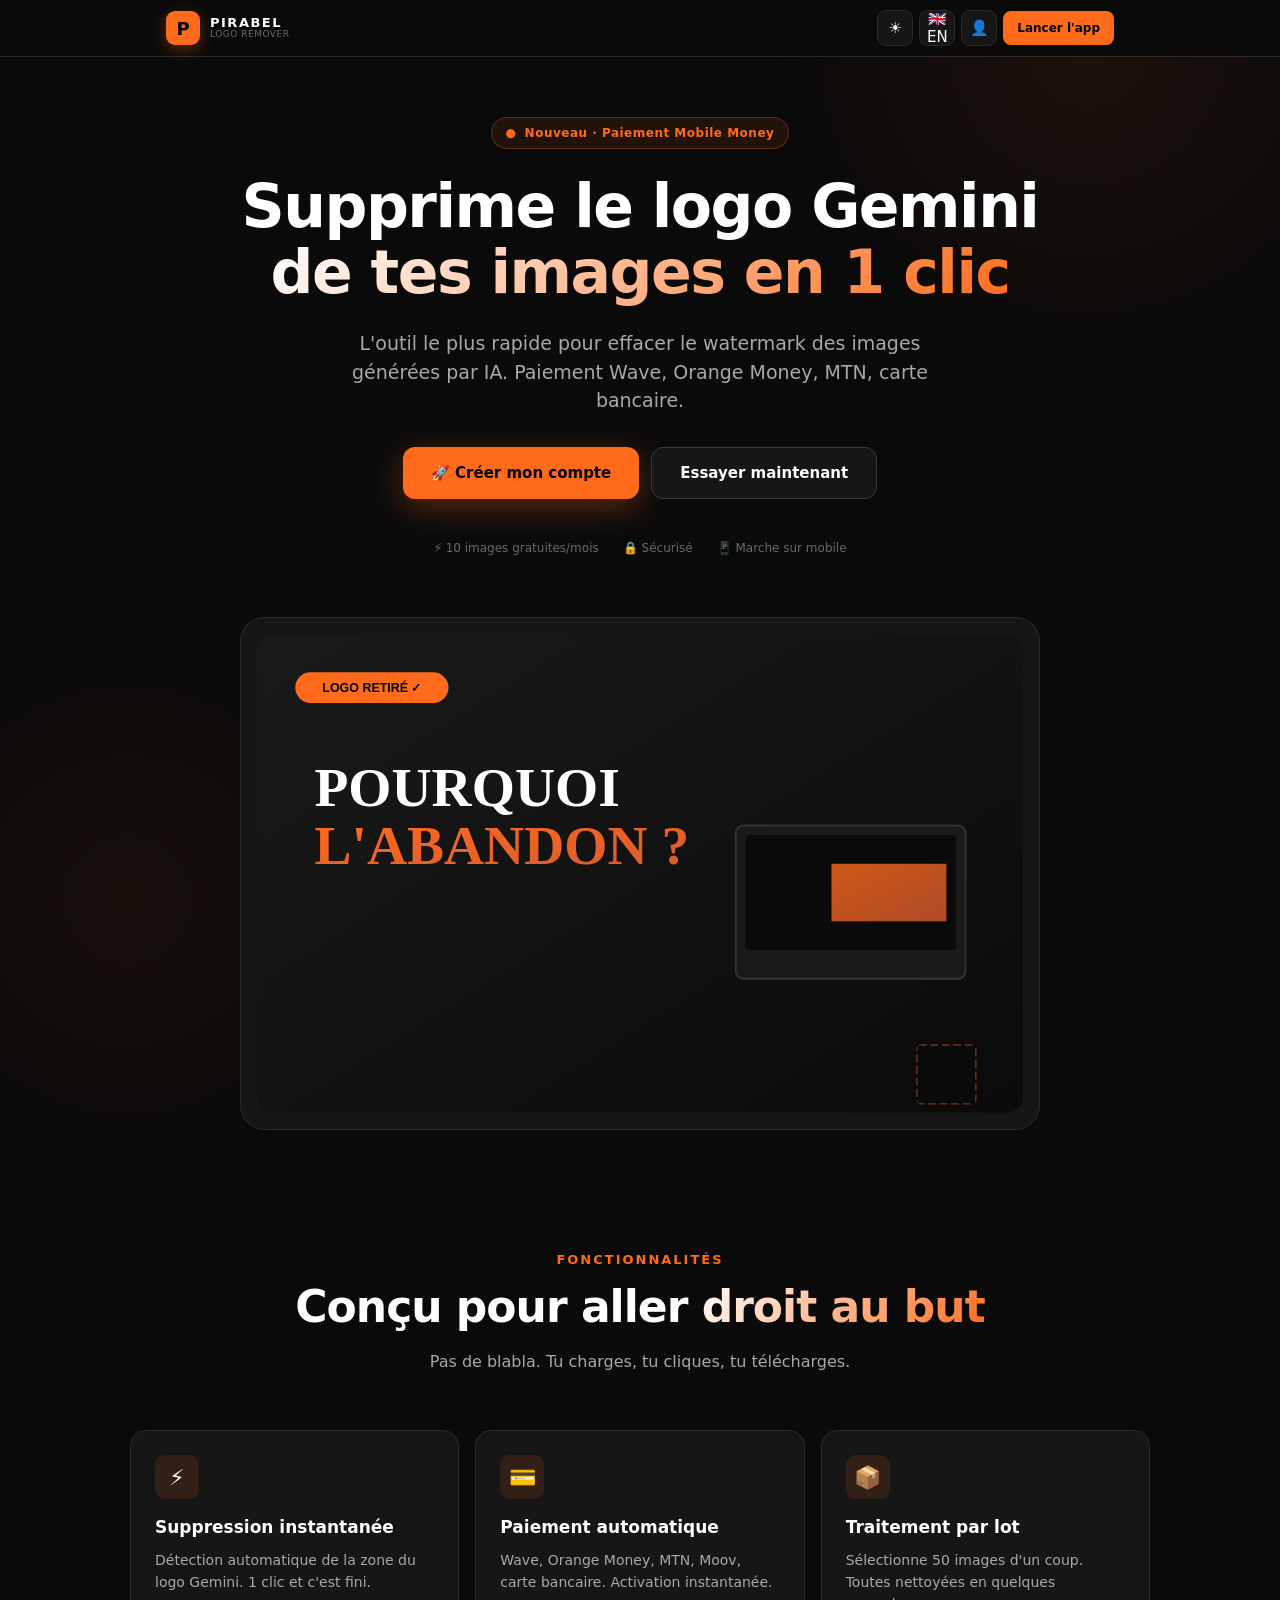
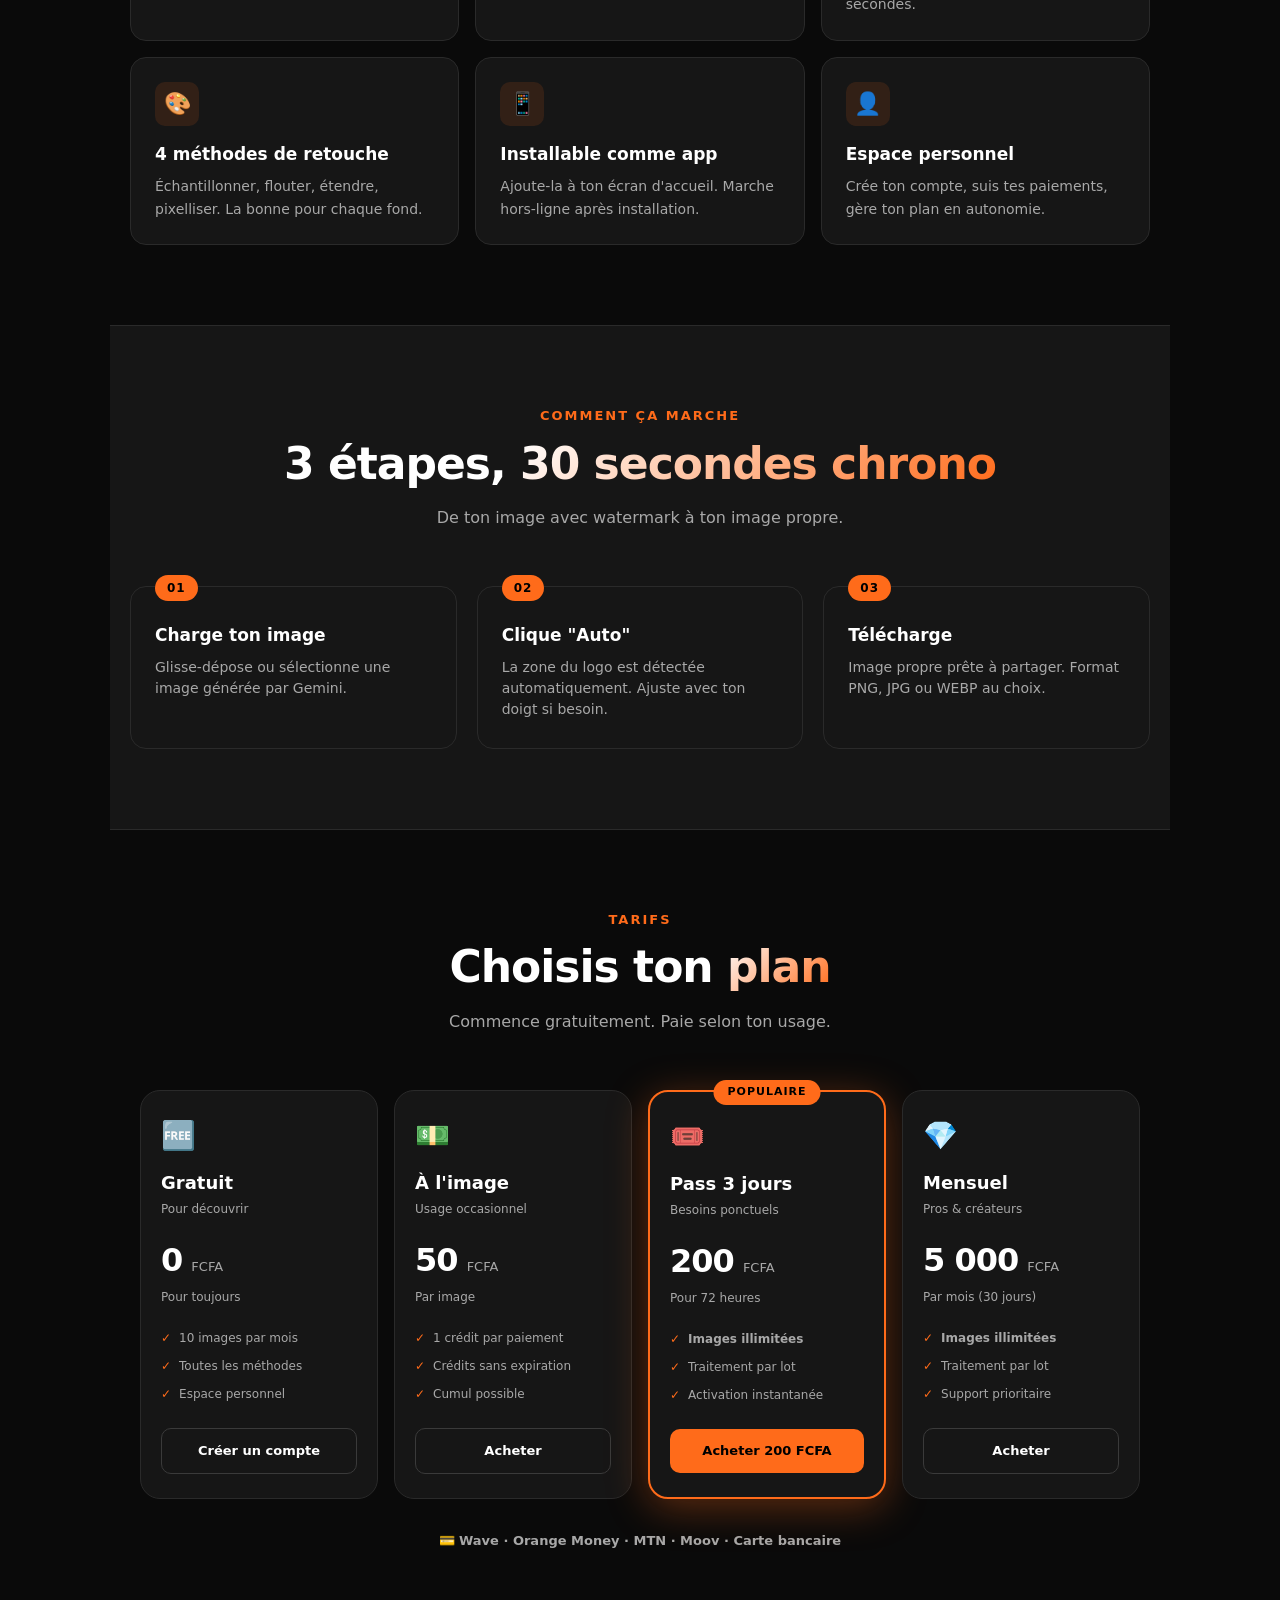
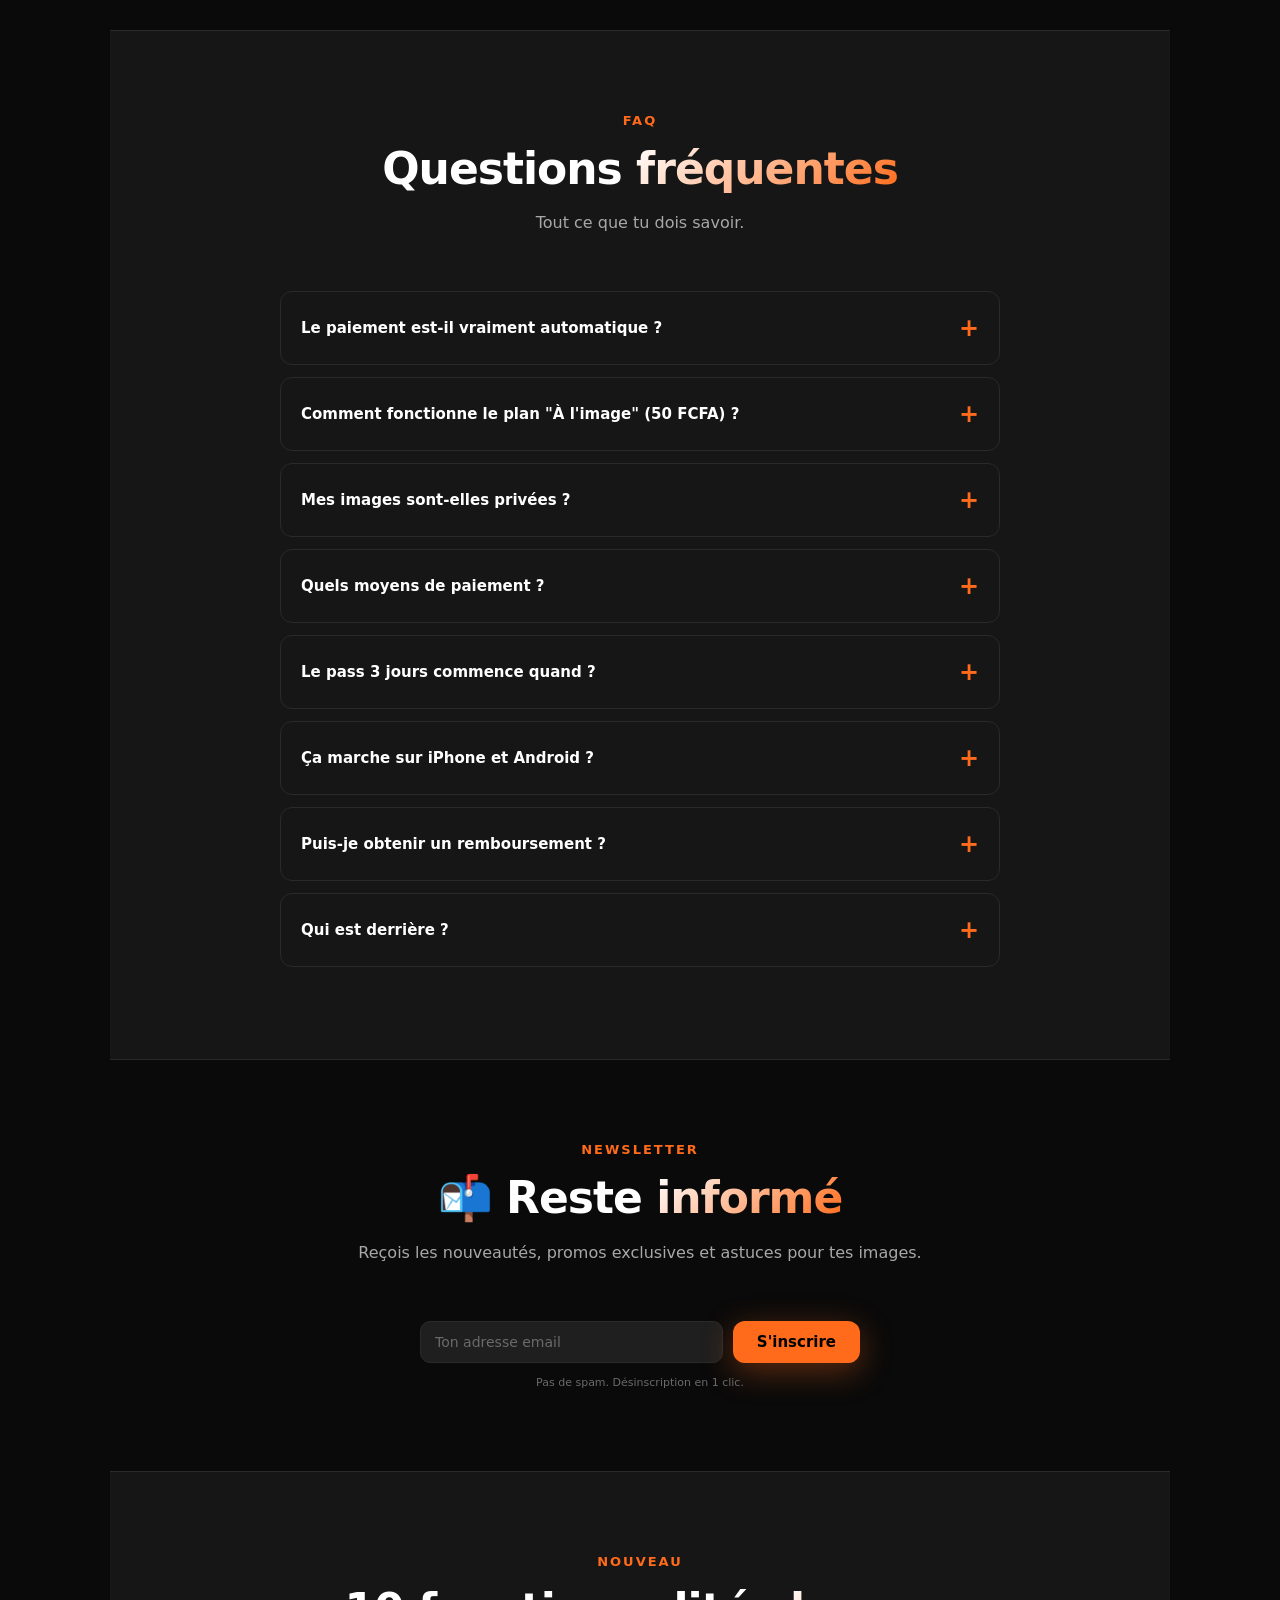
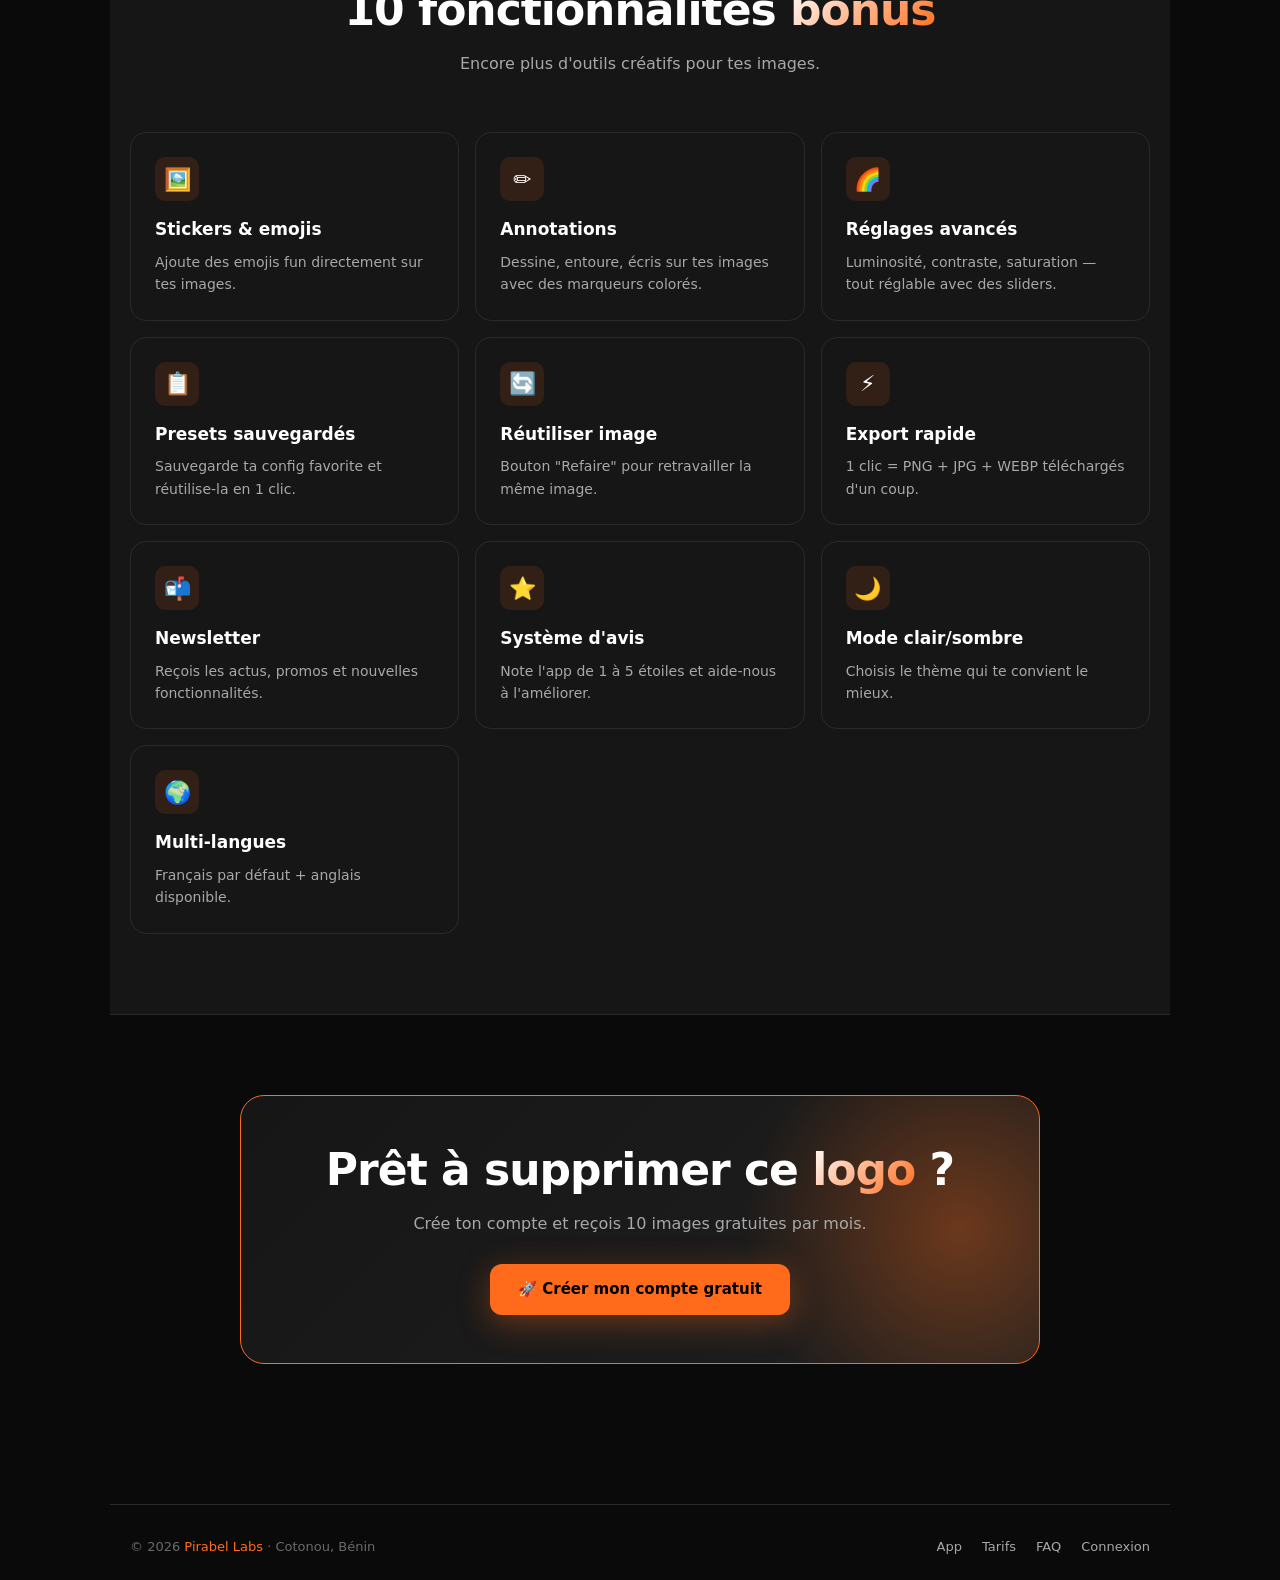
==== commit 7b23b554: "Revert to v5.0.0 — version initiale sans modifications Restaure l'état exact du premier commit (Pira" ====
--- a/index.html
+++ b/index.html
@@ -4,143 +4,97 @@
 <meta charset="UTF-8">
 <meta name="viewport" content="width=device-width, initial-scale=1.0">
 <meta name="theme-color" content="#0a0a0a">
-<meta name="description" content="Supprime le watermark Gemini de tes images en 1 clic. A partir de 50 FCFA. Pirabel Labs.">
+<meta name="description" content="Supprime le watermark Gemini de tes images en 1 clic. À partir de 50 FCFA. Pirabel Labs.">
 <meta property="og:title" content="Pirabel Remover — Supprime le logo Gemini">
-<meta property="og:description" content="Outil rapide. Paiement Mobile Money. A partir de 50 FCFA.">
+<meta property="og:description" content="Outil rapide. Paiement Mobile Money. À partir de 50 FCFA.">
 <title>Pirabel Remover — Supprime le logo Gemini</title>
 <link rel="icon" type="image/svg+xml" href="data:image/svg+xml,%3Csvg xmlns='http://www.w3.org/2000/svg' viewBox='0 0 100 100'%3E%3Crect width='100' height='100' rx='22' fill='%23FF6B1A'/%3E%3Ctext x='50' y='68' font-family='Arial Black' font-size='60' font-weight='900' text-anchor='middle' fill='%23000'%3EP%3C/text%3E%3C/svg%3E">
 <link rel="apple-touch-icon" href="icon-192.png">
 <link rel="manifest" href="manifest.json">
 <link rel="stylesheet" href="styles.css">
 <style>
-/* ============ LANDING STYLES ============ */
-body::after{content:'';position:fixed;bottom:-30%;left:-20%;width:60%;height:60%;background:radial-gradient(circle,rgba(255,107,26,.06) 0%,transparent 60%);pointer-events:none;z-index:0}
-.landing{max-width:1100px;margin:0 auto;padding:0 20px;position:relative;z-index:1}
-
-/* --- HERO --- */
-.hero{padding:80px 20px 60px;text-align:center}
-.hero-badge{display:inline-flex;align-items:center;gap:8px;background:rgba(255,107,26,.08);border:1px solid rgba(255,107,26,.25);color:var(--orange);font-size:12px;font-weight:600;padding:6px 16px;border-radius:999px;margin-bottom:28px;letter-spacing:.5px}
-.hero-badge .pulse-dot{width:6px;height:6px;border-radius:50%;background:var(--orange);animation:pulseDot 2s infinite}
-@keyframes pulseDot{0%,100%{opacity:1;transform:scale(1)}50%{opacity:.4;transform:scale(.8)}}
-h1{font-size:clamp(34px,7vw,62px);font-weight:800;line-height:1.08;margin-bottom:24px;letter-spacing:-1.5px}
-.hero-sub{font-size:clamp(15px,2.5vw,19px);color:var(--text-secondary);max-width:640px;margin:0 auto 36px;line-height:1.6}
-.hero-cta-group{display:flex;gap:12px;justify-content:center;flex-wrap:wrap;margin-bottom:48px}
-.btn-hero{padding:14px 28px;border-radius:12px;font-weight:700;font-size:15px;text-decoration:none;cursor:pointer;transition:all .25s;display:inline-flex;align-items:center;gap:8px;border:none;font-family:inherit}
-.btn-hero-primary{background:var(--orange);color:#000;box-shadow:0 8px 32px var(--orange-glow)}
-.btn-hero-primary:hover{background:var(--orange-soft);transform:translateY(-2px);box-shadow:0 12px 40px var(--orange-glow)}
-.btn-hero-secondary{background:var(--bg-secondary);color:var(--text-primary);border:1px solid var(--border-hover)}
-.btn-hero-secondary:hover{background:var(--bg-tertiary);border-color:var(--orange)}
-.hero-trust{display:flex;gap:32px;justify-content:center;flex-wrap:wrap;color:var(--text-tertiary);font-size:13px}
-.hero-trust span{display:flex;align-items:center;gap:6px}
-
-/* --- DEMO --- */
-.demo-preview{margin:60px auto 0;max-width:800px;background:var(--bg-secondary);border:1px solid var(--border);border-radius:24px;padding:16px;position:relative;animation:fadeSlideUp .8s ease .3s both}
-.demo-frame{background:var(--bg-tertiary);border-radius:16px;aspect-ratio:16/10;position:relative;overflow:hidden;display:flex;align-items:center;justify-content:center}
-.demo-svg{width:100%;height:100%}
-
-/* --- SECTIONS --- */
-section{padding:100px 20px;position:relative}
-.section-tag{text-align:center;color:var(--orange);font-size:12px;font-weight:700;letter-spacing:3px;text-transform:uppercase;margin-bottom:14px}
-h2{font-size:clamp(28px,5vw,46px);font-weight:800;text-align:center;margin-bottom:16px;letter-spacing:-1px;line-height:1.15}
-.section-sub{text-align:center;color:var(--text-secondary);font-size:16px;max-width:600px;margin:0 auto 60px;line-height:1.6}
-
-/* --- FEATURES --- */
-.features{display:grid;grid-template-columns:repeat(auto-fit,minmax(280px,1fr));gap:16px}
-.feature-card{background:var(--bg-secondary);border:1px solid var(--border);border-radius:16px;padding:28px;transition:all .3s;opacity:0;transform:translateY(20px)}
-.feature-card.visible{opacity:1;transform:translateY(0)}
-.feature-card:hover{border-color:var(--orange);transform:translateY(-4px);box-shadow:0 8px 32px rgba(255,107,26,.08)}
-.feature-icon{width:48px;height:48px;background:rgba(255,107,26,.1);border-radius:12px;display:flex;align-items:center;justify-content:center;margin-bottom:18px;color:var(--orange)}
-.feature-card h3{font-size:17px;font-weight:700;margin-bottom:8px}
-.feature-card p{color:var(--text-secondary);font-size:14px;line-height:1.7}
-
-/* --- STEPS --- */
-.steps{display:grid;grid-template-columns:repeat(auto-fit,minmax(260px,1fr));gap:20px;counter-reset:step}
-.step{background:var(--bg-secondary);border:1px solid var(--border);border-radius:16px;padding:32px 24px;position:relative;counter-increment:step;opacity:0;transform:translateY(20px)}
-.step.visible{opacity:1;transform:translateY(0)}
-.step::before{content:counter(step,decimal-leading-zero);position:absolute;top:-14px;left:24px;background:var(--orange);color:#000;padding:4px 14px;border-radius:999px;font-size:13px;font-weight:800;letter-spacing:1px}
-.step h3{font-size:17px;font-weight:700;margin:8px 0 8px}
-.step p{color:var(--text-secondary);font-size:14px;line-height:1.6}
-
-/* --- PRICING --- */
-.pricing-grid{display:grid;grid-template-columns:repeat(auto-fit,minmax(230px,1fr));gap:16px;max-width:1020px;margin:0 auto}
-.plan{background:var(--bg-secondary);border:1px solid var(--border);border-radius:20px;padding:28px 22px;position:relative;display:flex;flex-direction:column;transition:all .3s;opacity:0;transform:translateY(20px)}
-.plan.visible{opacity:1;transform:translateY(0)}
-.plan.featured{border:2px solid var(--orange);box-shadow:0 8px 40px var(--orange-glow)}
-.plan-badge{position:absolute;top:-13px;left:50%;transform:translateX(-50%);background:var(--orange);color:#000;padding:5px 16px;border-radius:999px;font-size:11px;font-weight:800;letter-spacing:1px;text-transform:uppercase}
-.plan-name{font-size:20px;font-weight:800;margin-bottom:6px;margin-top:4px}
-.plan-desc{color:var(--text-secondary);font-size:12px;margin-bottom:20px}
-.plan-price{margin-bottom:20px}
-.price-amount{font-size:36px;font-weight:800;letter-spacing:-1px}
-.price-currency{font-size:13px;color:var(--text-secondary);margin-left:4px}
-.price-period{color:var(--text-secondary);font-size:12px;margin-top:4px}
-.plan-features{list-style:none;margin-bottom:24px;flex:1}
-.plan-features li{padding:6px 0;font-size:13px;color:var(--text-secondary);display:flex;align-items:flex-start;gap:8px}
-.plan-features li .check-icon{color:var(--orange);flex-shrink:0;margin-top:2px}
-.plan-cta{display:block;text-align:center;padding:12px;border-radius:10px;font-weight:700;font-size:13px;text-decoration:none;cursor:pointer;width:100%;border:none;font-family:inherit;transition:all .2s}
-.plan-cta.primary{background:var(--orange);color:#000}
-.plan-cta.primary:hover{background:var(--orange-soft)}
-.plan-cta.outline{background:transparent;color:var(--text-primary);border:1px solid var(--border-hover)}
-.plan-cta.outline:hover{border-color:var(--orange);color:var(--orange)}
-
-/* --- STATS COUNTER --- */
-.counter-section{display:flex;justify-content:center;gap:48px;flex-wrap:wrap;padding:40px 20px}
-.counter-item{text-align:center}
-.counter-num{font-size:42px;font-weight:800;color:var(--orange);letter-spacing:-1px}
-.counter-label{font-size:13px;color:var(--text-tertiary);margin-top:4px;text-transform:uppercase;letter-spacing:1px}
-
-/* --- TESTIMONIALS --- */
-.testimonials{display:grid;grid-template-columns:repeat(auto-fit,minmax(280px,1fr));gap:16px;max-width:900px;margin:0 auto}
-.testimonial{background:var(--bg-secondary);border:1px solid var(--border);border-radius:16px;padding:24px;opacity:0;transform:translateY(20px)}
-.testimonial.visible{opacity:1;transform:translateY(0)}
-.testimonial-text{font-size:14px;color:var(--text-secondary);line-height:1.7;margin-bottom:14px;font-style:italic}
-.testimonial-author{display:flex;align-items:center;gap:10px}
-.testimonial-avatar{width:36px;height:36px;border-radius:50%;background:var(--orange);color:#000;display:flex;align-items:center;justify-content:center;font-weight:700;font-size:14px}
-.testimonial-name{font-weight:700;font-size:13px}
-.testimonial-role{font-size:11px;color:var(--text-tertiary)}
-
-/* --- FAQ --- */
-.faq-list{max-width:720px;margin:0 auto}
-.faq-item{background:var(--bg-secondary);border:1px solid var(--border);border-radius:12px;margin-bottom:10px;overflow:hidden;transition:border-color .2s}
-.faq-item[open]{border-color:var(--orange)}
-.faq-question{padding:18px 20px;font-weight:600;font-size:15px;cursor:pointer;list-style:none;display:flex;justify-content:space-between;align-items:center;user-select:none}
-.faq-question::-webkit-details-marker{display:none}
-.faq-question::after{content:'+';font-size:22px;color:var(--orange);transition:transform .2s;font-weight:300}
-.faq-item[open] .faq-question::after{transform:rotate(45deg)}
-.faq-answer{padding:0 20px 18px;color:var(--text-secondary);font-size:14px;line-height:1.7}
-
-/* --- NEWSLETTER --- */
-.newsletter-box{max-width:500px;margin:0 auto;background:var(--bg-secondary);border:1px solid var(--border);border-radius:20px;padding:36px;text-align:center}
-
-/* --- CTA FINAL --- */
-.cta-final{background:linear-gradient(135deg,var(--bg-secondary) 0%,var(--bg-tertiary) 100%);border:1px solid var(--orange);border-radius:24px;padding:56px 32px;text-align:center;margin:0 auto;max-width:800px;position:relative;overflow:hidden}
-.cta-final::before{content:'';position:absolute;top:-50%;right:-20%;width:60%;height:200%;background:radial-gradient(circle,rgba(255,107,26,.12) 0%,transparent 60%)}
-.cta-final>*{position:relative;z-index:1}
-
-/* --- FOOTER --- */
-footer{border-top:1px solid var(--border);padding:36px 20px 28px;margin-top:60px}
-.footer-inner{max-width:1100px;margin:0 auto;display:flex;justify-content:space-between;align-items:center;flex-wrap:wrap;gap:16px}
-.footer-text{color:var(--text-tertiary);font-size:13px}
-.footer-text a{color:var(--orange);text-decoration:none}
-.footer-links{display:flex;gap:20px}
-.footer-links a{color:var(--text-secondary);text-decoration:none;font-size:13px;transition:color .2s}
-.footer-links a:hover{color:var(--orange)}
-
-/* --- ANIMATIONS --- */
-@keyframes fadeSlideUp{from{opacity:0;transform:translateY(30px)}to{opacity:1;transform:translateY(0)}}
-@keyframes fadeIn{from{opacity:0}to{opacity:1}}
-.hero h1{animation:fadeSlideUp .7s ease both}
-.hero-sub{animation:fadeSlideUp .7s ease .15s both}
-.hero-cta-group{animation:fadeSlideUp .7s ease .25s both}
-.hero-trust{animation:fadeIn .8s ease .5s both}
-
-/* --- RESPONSIVE --- */
-@media(max-width:600px){
-  .hero{padding:48px 16px 36px}
-  section{padding:64px 16px}
-  .cta-final{padding:40px 20px}
-  .counter-section{gap:24px}
-  .counter-num{font-size:32px}
-}
+  body::after { content:''; position:fixed; bottom:-30%; left:-20%; width:60%; height:60%; background:radial-gradient(circle, rgba(255,107,26,0.06) 0%, transparent 60%); pointer-events:none; z-index:0; }
+  .landing { max-width: 1100px; margin: 0 auto; padding: 0 20px; position: relative; z-index: 1; }
+  .hero { padding: 60px 20px 40px; text-align: center; }
+  .hero-badge { display:inline-flex; align-items:center; gap:8px; background:rgba(255,107,26,0.1); border:1px solid rgba(255,107,26,0.3); color:var(--orange); font-size:12px; font-weight:600; padding:6px 14px; border-radius:999px; margin-bottom:24px; letter-spacing:0.5px; }
+  .hero-badge::before { content:'●'; animation: pulse 2s infinite; }
+  @keyframes pulse { 0%,100% { opacity:1; } 50% { opacity:0.4; } }
+  h1 { font-size:clamp(32px,7vw,60px); font-weight:800; line-height:1.1; margin-bottom:24px; letter-spacing:-1.5px; }
+  .hero-sub { font-size:clamp(15px,2.5vw,19px); color:var(--text-secondary); max-width:640px; margin:0 auto 32px; }
+  .hero-cta-group { display:flex; gap:12px; justify-content:center; flex-wrap:wrap; margin-bottom:40px; }
+  .btn-hero { padding:14px 28px; border-radius:12px; font-weight:700; font-size:15px; text-decoration:none; cursor:pointer; transition:all 0.2s; display:inline-flex; align-items:center; gap:8px; border:none; font-family:inherit; }
+  .btn-hero-primary { background:var(--orange); color:#000; box-shadow:0 8px 32px var(--orange-glow); }
+  .btn-hero-primary:hover { background:var(--orange-soft); transform:translateY(-2px); }
+  .btn-hero-secondary { background:var(--bg-secondary); color:var(--text-primary); border:1px solid var(--border-hover); }
+  .btn-hero-secondary:hover { background:var(--bg-tertiary); border-color:var(--orange); }
+  .hero-trust { display:flex; gap:24px; justify-content:center; flex-wrap:wrap; color:var(--text-tertiary); font-size:12px; }
+
+  .demo-preview { margin:60px auto 0; max-width:800px; background:var(--bg-secondary); border:1px solid var(--border); border-radius:24px; padding:16px; position:relative; }
+  .demo-frame { background:var(--bg-tertiary); border-radius:16px; aspect-ratio:16/10; position:relative; overflow:hidden; display:flex; align-items:center; justify-content:center; }
+  .demo-svg { width:100%; height:100%; }
+
+  section { padding:80px 20px; position:relative; }
+  .section-tag { text-align:center; color:var(--orange); font-size:13px; font-weight:700; letter-spacing:2px; text-transform:uppercase; margin-bottom:12px; }
+  h2 { font-size:clamp(28px,5vw,44px); font-weight:800; text-align:center; margin-bottom:16px; letter-spacing:-1px; line-height:1.2; }
+  .section-sub { text-align:center; color:var(--text-secondary); font-size:16px; max-width:600px; margin:0 auto 56px; }
+
+  .features { display:grid; grid-template-columns:repeat(auto-fit, minmax(260px,1fr)); gap:16px; }
+  .feature-card { background:var(--bg-secondary); border:1px solid var(--border); border-radius:16px; padding:24px; transition:all 0.2s; }
+  .feature-card:hover { border-color:var(--orange); transform:translateY(-4px); }
+  .feature-icon { width:44px; height:44px; background:rgba(255,107,26,0.12); border-radius:10px; display:flex; align-items:center; justify-content:center; font-size:22px; margin-bottom:16px; }
+  .feature-card h3 { font-size:17px; font-weight:700; margin-bottom:8px; }
+  .feature-card p { color:var(--text-secondary); font-size:14px; line-height:1.6; }
+
+  .steps { display:grid; grid-template-columns:repeat(auto-fit, minmax(240px,1fr)); gap:20px; counter-reset:step; }
+  .step { background:var(--bg-secondary); border:1px solid var(--border); border-radius:16px; padding:28px 24px; position:relative; counter-increment:step; }
+  .step::before { content:counter(step, decimal-leading-zero); position:absolute; top:-12px; left:24px; background:var(--orange); color:#000; padding:4px 12px; border-radius:999px; font-size:12px; font-weight:800; letter-spacing:1px; }
+  .step h3 { font-size:17px; font-weight:700; margin:8px 0 8px; }
+  .step p { color:var(--text-secondary); font-size:14px; }
+
+  .pricing-grid { display:grid; grid-template-columns:repeat(auto-fit, minmax(220px,1fr)); gap:16px; max-width:1000px; margin:0 auto; }
+  .plan { background:var(--bg-secondary); border:1px solid var(--border); border-radius:20px; padding:24px 20px; position:relative; display:flex; flex-direction:column; }
+  .plan.featured { border:2px solid var(--orange); box-shadow:0 8px 40px var(--orange-glow); }
+  .plan-badge { position:absolute; top:-12px; left:50%; transform:translateX(-50%); background:var(--orange); color:#000; padding:4px 14px; border-radius:999px; font-size:11px; font-weight:800; letter-spacing:1px; text-transform:uppercase; }
+  .plan-icon { font-size:28px; margin-bottom:12px; }
+  .plan-name { font-size:18px; font-weight:800; margin-bottom:4px; }
+  .plan-desc { color:var(--text-secondary); font-size:12px; margin-bottom:18px; }
+  .plan-price { margin-bottom:18px; }
+  .price-amount { font-size:32px; font-weight:800; letter-spacing:-1px; }
+  .price-currency { font-size:13px; color:var(--text-secondary); margin-left:4px; }
+  .price-period { color:var(--text-secondary); font-size:12px; margin-top:4px; }
+  .plan-features { list-style:none; margin-bottom:20px; flex:1; }
+  .plan-features li { padding:5px 0; font-size:12px; color:var(--text-secondary); display:flex; align-items:flex-start; gap:8px; }
+  .plan-features li::before { content:'✓'; color:var(--orange); font-weight:700; flex-shrink:0; }
+  .plan-cta { display:block; text-align:center; padding:12px; border-radius:10px; font-weight:700; font-size:13px; text-decoration:none; cursor:pointer; width:100%; border:none; font-family:inherit; }
+  .plan-cta.primary { background:var(--orange); color:#000; }
+  .plan-cta.outline { background:transparent; color:var(--text-primary); border:1px solid var(--border-hover); }
+
+  .faq-list { max-width:720px; margin:0 auto; }
+  .faq-item { background:var(--bg-secondary); border:1px solid var(--border); border-radius:12px; margin-bottom:12px; overflow:hidden; transition:all 0.2s; }
+  .faq-item[open] { border-color:var(--orange); }
+  .faq-question { padding:18px 20px; font-weight:600; font-size:15px; cursor:pointer; list-style:none; display:flex; justify-content:space-between; align-items:center; user-select:none; }
+  .faq-question::-webkit-details-marker { display:none; }
+  .faq-question::after { content:'+'; font-size:24px; color:var(--orange); transition:transform 0.2s; }
+  .faq-item[open] .faq-question::after { transform:rotate(45deg); }
+  .faq-answer { padding:0 20px 18px; color:var(--text-secondary); font-size:14px; line-height:1.7; }
+
+  .cta-final { background:linear-gradient(135deg, var(--bg-secondary) 0%, var(--bg-tertiary) 100%); border:1px solid var(--orange); border-radius:24px; padding:48px 28px; text-align:center; margin:0 auto; max-width:800px; position:relative; overflow:hidden; }
+  .cta-final::before { content:''; position:absolute; top:-50%; right:-20%; width:60%; height:200%; background:radial-gradient(circle, var(--orange-glow) 0%, transparent 60%); }
+  .cta-final > * { position:relative; z-index:1; }
+
+  footer { border-top:1px solid var(--border); padding:32px 20px 24px; margin-top:60px; }
+  .footer-inner { max-width:1100px; margin:0 auto; display:flex; justify-content:space-between; align-items:center; flex-wrap:wrap; gap:16px; }
+  .footer-text { color:var(--text-tertiary); font-size:13px; }
+  .footer-text a { color:var(--orange); text-decoration:none; }
+  .footer-links { display:flex; gap:20px; }
+  .footer-links a { color:var(--text-secondary); text-decoration:none; font-size:13px; }
+  .footer-links a:hover { color:var(--orange); }
+
+  @media (max-width: 600px) {
+    .hero { padding: 40px 16px 30px; }
+    section { padding: 56px 16px; }
+    .cta-final { padding: 36px 20px; }
+  }
 </style>
 </head>
 <body>
@@ -155,9 +109,9 @@
       </div>
     </a>
     <div class="nav-actions">
-      <button class="icon-btn theme-toggle-btn" id="themeToggle" title="Theme"></button>
-      <button class="icon-btn lang-toggle-btn" id="langToggle" title="Langue">EN</button>
-      <a href="auth.html" class="icon-btn" title="Connexion" id="navLogin"></a>
+      <button class="icon-btn theme-toggle-btn" id="themeToggle" title="Mode clair/sombre">☀️</button>
+      <button class="icon-btn lang-toggle-btn" id="langToggle" title="Langue">🇬🇧 EN</button>
+      <a href="auth.html" class="icon-btn" title="Connexion">👤</a>
       <a href="app.html" class="nav-cta">Lancer l'app</a>
     </div>
   </div>
@@ -165,278 +119,286 @@
 
 <div class="landing">
 
-<!-- ============ HERO ============ -->
 <section class="hero">
-  <div class="hero-badge"><span class="pulse-dot"></span> Nouveau — Paiement Mobile Money</div>
+  <div class="hero-badge">Nouveau · Paiement Mobile Money</div>
   <h1>Supprime le logo Gemini<br><span class="gradient-text">de tes images en 1 clic</span></h1>
-  <p class="hero-sub">L'outil le plus rapide pour effacer le watermark des images generees par IA. Paiement Wave, Orange Money, MTN, carte bancaire. Aucune image envoyee sur internet.</p>
+  <p class="hero-sub">L'outil le plus rapide pour effacer le watermark des images générées par IA. Paiement Wave, Orange Money, MTN, carte bancaire.</p>
 
   <div class="hero-cta-group">
-    <a href="auth.html?mode=register" class="btn-hero btn-hero-primary" id="heroCta1">Creer mon compte</a>
+    <a href="auth.html?mode=register" class="btn-hero btn-hero-primary">🚀 Créer mon compte</a>
     <a href="app.html" class="btn-hero btn-hero-secondary">Essayer maintenant</a>
   </div>
 
   <div class="hero-trust">
-    <span><svg width="14" height="14" viewBox="0 0 24 24" fill="none" stroke="currentColor" stroke-width="2"><polygon points="13 2 3 14 12 14 11 22 21 10 12 10 13 2"/></svg> 10 images gratuites/mois</span>
-    <span><svg width="14" height="14" viewBox="0 0 24 24" fill="none" stroke="currentColor" stroke-width="2"><path d="M12 22s8-4 8-10V5l-8-3-8 3v7c0 6 8 10 8 10z"/></svg> Traitement 100% local</span>
-    <span><svg width="14" height="14" viewBox="0 0 24 24" fill="none" stroke="currentColor" stroke-width="2"><rect x="5" y="2" width="14" height="20" rx="2" ry="2"/><line x1="12" y1="18" x2="12.01" y2="18"/></svg> Mobile &amp; Desktop</span>
+    <span>⚡ 10 images gratuites/mois</span>
+    <span>🔒 Sécurisé</span>
+    <span>📱 Marche sur mobile</span>
   </div>
 
   <div class="demo-preview">
     <div class="demo-frame">
       <svg class="demo-svg" viewBox="0 0 800 500" xmlns="http://www.w3.org/2000/svg">
         <defs>
-          <linearGradient id="bg" x1="0%" y1="0%" x2="100%" y2="100%"><stop offset="0%" style="stop-color:#1a1a1a"/><stop offset="100%" style="stop-color:#0a0a0a"/></linearGradient>
-          <linearGradient id="og" x1="0%" y1="0%" x2="100%" y2="100%"><stop offset="0%" style="stop-color:#FF6B1A"/><stop offset="100%" style="stop-color:#D85A30"/></linearGradient>
+          <linearGradient id="bg" x1="0%" y1="0%" x2="100%" y2="100%">
+            <stop offset="0%" style="stop-color:#1a1a1a"/>
+            <stop offset="100%" style="stop-color:#0a0a0a"/>
+          </linearGradient>
+          <linearGradient id="og" x1="0%" y1="0%" x2="100%" y2="100%">
+            <stop offset="0%" style="stop-color:#FF6B1A"/>
+            <stop offset="100%" style="stop-color:#D85A30"/>
+          </linearGradient>
         </defs>
         <rect width="800" height="500" fill="url(#bg)" rx="12"/>
         <text x="60" y="180" font-family="Arial Black" font-size="58" font-weight="900" fill="#fff">POURQUOI</text>
         <text x="60" y="240" font-family="Arial Black" font-size="58" font-weight="900" fill="url(#og)">L'ABANDON ?</text>
         <rect x="500" y="200" width="240" height="160" fill="#1a1a1a" stroke="#333" stroke-width="2" rx="8"/>
         <rect x="510" y="210" width="220" height="120" fill="#0a0a0a" rx="4"/>
-        <polygon points="720,440 740,460 720,480 700,460" fill="#fff" opacity=".9"/>
-        <rect x="690" y="430" width="60" height="60" fill="none" stroke="#FF6B1A" stroke-width="3" stroke-dasharray="8,4" rx="4"><animate attributeName="stroke-dashoffset" from="0" to="24" dur="1s" repeatCount="indefinite"/><animate attributeName="opacity" values="0;1;1;1;0" keyTimes="0;0.1;0.3;0.7;1" dur="3s" repeatCount="indefinite"/></rect>
-        <rect x="690" y="430" width="60" height="60" fill="#0a0a0a" opacity="0"><animate attributeName="opacity" values="0;0;0;1;1" keyTimes="0;0.7;0.75;0.8;1" dur="3s" repeatCount="indefinite"/></rect>
-        <g><rect x="40" y="40" width="160" height="32" fill="#FF6B1A" rx="16"/><text x="120" y="61" font-family="Arial" font-size="13" fill="#000" text-anchor="middle" font-weight="700">LOGO RETIRE</text><animate attributeName="opacity" values="0;0;0;1;1" keyTimes="0;0.7;0.75;0.85;1" dur="3s" repeatCount="indefinite"/></g>
+        <rect x="600" y="240" width="120" height="60" fill="url(#og)" opacity="0.8"/>
+        <g>
+          <polygon points="720,440 740,460 720,480 700,460" fill="#fff" opacity="0.9"/>
+        </g>
+        <rect x="690" y="430" width="60" height="60" fill="none" stroke="#FF6B1A" stroke-width="3" stroke-dasharray="8,4" rx="4">
+          <animate attributeName="stroke-dashoffset" from="0" to="24" dur="1s" repeatCount="indefinite"/>
+          <animate attributeName="opacity" values="0;1;1;1;0" keyTimes="0;0.1;0.3;0.7;1" dur="3s" repeatCount="indefinite"/>
+        </rect>
+        <rect x="690" y="430" width="60" height="60" fill="#0a0a0a" opacity="0">
+          <animate attributeName="opacity" values="0;0;0;1;1" keyTimes="0;0.7;0.75;0.8;1" dur="3s" repeatCount="indefinite"/>
+        </rect>
+        <g>
+          <rect x="40" y="40" width="160" height="32" fill="#FF6B1A" rx="16"/>
+          <text x="120" y="61" font-family="Arial" font-size="13" fill="#000" text-anchor="middle" font-weight="700">LOGO RETIRÉ ✓</text>
+          <animate attributeName="opacity" values="0;0;0;1;1" keyTimes="0;0.7;0.75;0.85;1" dur="3s" repeatCount="indefinite"/>
+        </g>
       </svg>
     </div>
   </div>
 </section>
 
-<!-- ============ STATS COUNTER ============ -->
-<div class="counter-section">
-  <div class="counter-item"><div class="counter-num" data-count="5000">0</div><div class="counter-label">Images traitees</div></div>
-  <div class="counter-item"><div class="counter-num" data-count="850">0</div><div class="counter-label">Utilisateurs</div></div>
-  <div class="counter-item"><div class="counter-num" data-count="4">0</div><div class="counter-label">Methodes</div></div>
-  <div class="counter-item"><div class="counter-num" data-count="10">0</div><div class="counter-label">Outils d'edition</div></div>
-</div>
-
-<!-- ============ FEATURES ============ -->
 <section id="features">
-  <div class="section-tag">Fonctionnalites</div>
-  <h2>Concu pour aller <span class="gradient-text">droit au but</span></h2>
-  <p class="section-sub">Pas de blabla. Tu charges, tu cliques, tu telecharges. Un workflow simple et rapide.</p>
+  <div class="section-tag">Fonctionnalités</div>
+  <h2>Conçu pour aller <span class="gradient-text">droit au but</span></h2>
+  <p class="section-sub">Pas de blabla. Tu charges, tu cliques, tu télécharges.</p>
   <div class="features">
-    <div class="feature-card" data-animate>
-      <div class="feature-icon"><svg width="22" height="22" viewBox="0 0 24 24" fill="none" stroke="currentColor" stroke-width="2"><polygon points="13 2 3 14 12 14 11 22 21 10 12 10 13 2"/></svg></div>
-      <h3>Suppression instantanee</h3>
-      <p>Detection automatique de la zone du logo Gemini. Un clic et c'est fini. Aucun upload vers un serveur.</p>
-    </div>
-    <div class="feature-card" data-animate>
-      <div class="feature-icon"><svg width="22" height="22" viewBox="0 0 24 24" fill="none" stroke="currentColor" stroke-width="2"><rect x="1" y="4" width="22" height="16" rx="2" ry="2"/><line x1="1" y1="10" x2="23" y2="10"/></svg></div>
+    <div class="feature-card">
+      <div class="feature-icon">⚡</div>
+      <h3>Suppression instantanée</h3>
+      <p>Détection automatique de la zone du logo Gemini. 1 clic et c'est fini.</p>
+    </div>
+    <div class="feature-card">
+      <div class="feature-icon">💳</div>
       <h3>Paiement automatique</h3>
-      <p>Wave, Orange Money, MTN, Moov, carte bancaire. Activation de ton plan en temps reel apres paiement.</p>
-    </div>
-    <div class="feature-card" data-animate>
-      <div class="feature-icon"><svg width="22" height="22" viewBox="0 0 24 24" fill="none" stroke="currentColor" stroke-width="2"><line x1="16.5" y1="9.4" x2="7.5" y2="4.21"/><path d="M21 16V8a2 2 0 0 0-1-1.73l-7-4a2 2 0 0 0-2 0l-7 4A2 2 0 0 0 3 8v8a2 2 0 0 0 1 1.73l7 4a2 2 0 0 0 2 0l7-4A2 2 0 0 0 21 16z"/><polyline points="3.27 6.96 12 12.01 20.73 6.96"/><line x1="12" y1="22.08" x2="12" y2="12"/></svg></div>
+      <p>Wave, Orange Money, MTN, Moov, carte bancaire. Activation instantanée.</p>
+    </div>
+    <div class="feature-card">
+      <div class="feature-icon">📦</div>
       <h3>Traitement par lot</h3>
-      <p>Selectionne plusieurs images d'un coup. Toutes nettoyees en quelques secondes avec le mode batch.</p>
-    </div>
-    <div class="feature-card" data-animate>
-      <div class="feature-icon"><svg width="22" height="22" viewBox="0 0 24 24" fill="none" stroke="currentColor" stroke-width="2"><circle cx="13.5" cy="6.5" r=".5"/><circle cx="17.5" cy="10.5" r=".5"/><circle cx="8.5" cy="7.5" r=".5"/><circle cx="6.5" cy="12.5" r=".5"/><path d="M12 2C6.5 2 2 6.5 2 12s4.5 10 10 10c.926 0 1.648-.746 1.648-1.688 0-.437-.18-.835-.437-1.125-.29-.289-.438-.652-.438-1.125a1.64 1.64 0 0 1 1.668-1.668h1.996c3.051 0 5.555-2.503 5.555-5.554C21.965 6.012 17.461 2 12 2z"/></svg></div>
-      <h3>Edition avancee</h3>
-      <p>Filtres artistiques, recadrage, redimensionnement, watermark, annotations, reglages de luminosite et contraste.</p>
-    </div>
-    <div class="feature-card" data-animate>
-      <div class="feature-icon"><svg width="22" height="22" viewBox="0 0 24 24" fill="none" stroke="currentColor" stroke-width="2"><rect x="5" y="2" width="14" height="20" rx="2" ry="2"/><line x1="12" y1="18" x2="12.01" y2="18"/></svg></div>
+      <p>Sélectionne 50 images d'un coup. Toutes nettoyées en quelques secondes.</p>
+    </div>
+    <div class="feature-card">
+      <div class="feature-icon">🎨</div>
+      <h3>4 méthodes de retouche</h3>
+      <p>Échantillonner, flouter, étendre, pixelliser. La bonne pour chaque fond.</p>
+    </div>
+    <div class="feature-card">
+      <div class="feature-icon">📱</div>
       <h3>Installable comme app</h3>
-      <p>Ajoute-la a ton ecran d'accueil. Fonctionne hors-ligne apres installation. Compatible iOS et Android.</p>
-    </div>
-    <div class="feature-card" data-animate>
-      <div class="feature-icon"><svg width="22" height="22" viewBox="0 0 24 24" fill="none" stroke="currentColor" stroke-width="2"><path d="M20 21v-2a4 4 0 0 0-4-4H8a4 4 0 0 0-4 4v2"/><circle cx="12" cy="7" r="4"/></svg></div>
+      <p>Ajoute-la à ton écran d'accueil. Marche hors-ligne après installation.</p>
+    </div>
+    <div class="feature-card">
+      <div class="feature-icon">👤</div>
       <h3>Espace personnel</h3>
-      <p>Cree ton compte, suis tes paiements, gere ton plan en autonomie. Synchronise sur tous tes appareils.</p>
-    </div>
-  </div>
-</section>
-
-<!-- ============ HOW IT WORKS ============ -->
-<section style="background:var(--bg-secondary);border-top:1px solid var(--border);border-bottom:1px solid var(--border)">
-  <div class="section-tag">Comment ca marche</div>
-  <h2>3 etapes, <span class="gradient-text">30 secondes chrono</span></h2>
-  <p class="section-sub">De ton image avec watermark a ton image propre.</p>
+      <p>Crée ton compte, suis tes paiements, gère ton plan en autonomie.</p>
+    </div>
+  </div>
+</section>
+
+<section style="background:var(--bg-secondary); border-top:1px solid var(--border); border-bottom:1px solid var(--border);">
+  <div class="section-tag">Comment ça marche</div>
+  <h2>3 étapes, <span class="gradient-text">30 secondes chrono</span></h2>
+  <p class="section-sub">De ton image avec watermark à ton image propre.</p>
   <div class="steps">
-    <div class="step" data-animate><h3>Charge ton image</h3><p>Glisse-depose ou selectionne une image generee par Gemini. Formats supportes : PNG, JPG, WEBP.</p></div>
-    <div class="step" data-animate><h3>Clique "Auto"</h3><p>La zone du logo est detectee automatiquement. Ajuste manuellement si besoin avec ton doigt ou ta souris.</p></div>
-    <div class="step" data-animate><h3>Telecharge</h3><p>Image propre prete a partager. Export rapide en PNG, JPG et WEBP simultanement en un seul clic.</p></div>
-  </div>
-</section>
-
-<!-- ============ V5 FEATURES ============ -->
-<section>
-  <div class="section-tag">Nouveau</div>
-  <h2>10 outils <span class="gradient-text">bonus</span></h2>
-  <p class="section-sub">Encore plus de puissance creative pour tes images.</p>
-  <div class="features">
-    <div class="feature-card" data-animate>
-      <div class="feature-icon"><svg width="22" height="22" viewBox="0 0 24 24" fill="none" stroke="currentColor" stroke-width="2"><path d="M15.5 3H5a2 2 0 0 0-2 2v14c0 1.1.9 2 2 2h14a2 2 0 0 0 2-2V8.5L15.5 3Z"/><path d="M14 3v4a2 2 0 0 0 2 2h4"/></svg></div>
-      <h3>Stickers</h3><p>Ajoute des stickers directement sur tes images avec controle de taille.</p>
-    </div>
-    <div class="feature-card" data-animate>
-      <div class="feature-icon"><svg width="22" height="22" viewBox="0 0 24 24" fill="none" stroke="currentColor" stroke-width="2"><path d="M12 19l7-7 3 3-7 7-3-3z"/><path d="M18 13l-1.5-7.5L2 2l3.5 14.5L13 18l5-5z"/><path d="M2 2l7.586 7.586"/><circle cx="11" cy="11" r="2"/></svg></div>
-      <h3>Annotations</h3><p>Dessine, entoure, ecris sur tes images avec des marqueurs colores.</p>
-    </div>
-    <div class="feature-card" data-animate>
-      <div class="feature-icon"><svg width="22" height="22" viewBox="0 0 24 24" fill="none" stroke="currentColor" stroke-width="2"><line x1="4" y1="21" x2="4" y2="14"/><line x1="4" y1="10" x2="4" y2="3"/><line x1="12" y1="21" x2="12" y2="12"/><line x1="12" y1="8" x2="12" y2="3"/><line x1="20" y1="21" x2="20" y2="16"/><line x1="20" y1="12" x2="20" y2="3"/><line x1="1" y1="14" x2="7" y2="14"/><line x1="9" y1="8" x2="15" y2="8"/><line x1="17" y1="16" x2="23" y2="16"/></svg></div>
-      <h3>Reglages avances</h3><p>Luminosite, contraste, saturation — tout reglable manuellement.</p>
-    </div>
-    <div class="feature-card" data-animate>
-      <div class="feature-icon"><svg width="22" height="22" viewBox="0 0 24 24" fill="none" stroke="currentColor" stroke-width="2"><path d="M19 21H5a2 2 0 0 1-2-2V5a2 2 0 0 1 2-2h11l5 5v11a2 2 0 0 1-2 2z"/><polyline points="17 21 17 13 7 13 7 21"/><polyline points="7 3 7 8 15 8"/></svg></div>
-      <h3>Presets sauvegardes</h3><p>Sauvegarde ta config favorite et reutilise-la en un clic.</p>
-    </div>
-    <div class="feature-card" data-animate>
-      <div class="feature-icon"><svg width="22" height="22" viewBox="0 0 24 24" fill="none" stroke="currentColor" stroke-width="2"><polyline points="23 4 23 10 17 10"/><polyline points="1 20 1 14 7 14"/><path d="M3.51 9a9 9 0 0 1 14.85-3.36L23 10M1 14l4.64 4.36A9 9 0 0 0 20.49 15"/></svg></div>
-      <h3>Reutiliser image</h3><p>Bouton "Refaire" pour retravailler la meme image rapidement.</p>
-    </div>
-    <div class="feature-card" data-animate>
-      <div class="feature-icon"><svg width="22" height="22" viewBox="0 0 24 24" fill="none" stroke="currentColor" stroke-width="2"><polygon points="13 2 3 14 12 14 11 22 21 10 12 10 13 2"/></svg></div>
-      <h3>Export rapide</h3><p>Un clic = PNG + JPG + WEBP telecharges d'un coup.</p>
-    </div>
-    <div class="feature-card" data-animate>
-      <div class="feature-icon"><svg width="22" height="22" viewBox="0 0 24 24" fill="none" stroke="currentColor" stroke-width="2"><path d="M4 4h16c1.1 0 2 .9 2 2v12c0 1.1-.9 2-2 2H4c-1.1 0-2-.9-2-2V6c0-1.1.9-2 2-2z"/><polyline points="22,6 12,13 2,6"/></svg></div>
-      <h3>Newsletter</h3><p>Recois les actus, promos et nouvelles fonctionnalites par email.</p>
-    </div>
-    <div class="feature-card" data-animate>
-      <div class="feature-icon"><svg width="22" height="22" viewBox="0 0 24 24" fill="none" stroke="currentColor" stroke-width="2"><polygon points="12 2 15.09 8.26 22 9.27 17 14.14 18.18 21.02 12 17.77 5.82 21.02 7 14.14 2 9.27 8.91 8.26 12 2"/></svg></div>
-      <h3>Systeme d'avis</h3><p>Note l'app de 1 a 5 etoiles et aide-nous a l'ameliorer.</p>
-    </div>
-    <div class="feature-card" data-animate>
-      <div class="feature-icon"><svg width="22" height="22" viewBox="0 0 24 24" fill="none" stroke="currentColor" stroke-width="2"><path d="M21 12.79A9 9 0 1 1 11.21 3 7 7 0 0 0 21 12.79z"/></svg></div>
-      <h3>Mode clair / sombre</h3><p>Choisis le theme qui te convient le mieux. Persiste entre les sessions.</p>
-    </div>
-    <div class="feature-card" data-animate>
-      <div class="feature-icon"><svg width="22" height="22" viewBox="0 0 24 24" fill="none" stroke="currentColor" stroke-width="2"><circle cx="12" cy="12" r="10"/><line x1="2" y1="12" x2="22" y2="12"/><path d="M12 2a15.3 15.3 0 0 1 4 10 15.3 15.3 0 0 1-4 10 15.3 15.3 0 0 1-4-10 15.3 15.3 0 0 1 4-10z"/></svg></div>
-      <h3>Multi-langues</h3><p>Francais par defaut + anglais disponible pour ton expansion.</p>
-    </div>
-  </div>
-</section>
-
-<!-- ============ PRICING ============ -->
-<section id="pricing" style="background:var(--bg-secondary);border-top:1px solid var(--border);border-bottom:1px solid var(--border)">
+    <div class="step">
+      <h3>Charge ton image</h3>
+      <p>Glisse-dépose ou sélectionne une image générée par Gemini.</p>
+    </div>
+    <div class="step">
+      <h3>Clique "Auto"</h3>
+      <p>La zone du logo est détectée automatiquement. Ajuste avec ton doigt si besoin.</p>
+    </div>
+    <div class="step">
+      <h3>Télécharge</h3>
+      <p>Image propre prête à partager. Format PNG, JPG ou WEBP au choix.</p>
+    </div>
+  </div>
+</section>
+
+<section id="pricing">
   <div class="section-tag">Tarifs</div>
   <h2>Choisis ton <span class="gradient-text">plan</span></h2>
-  <p class="section-sub">Commence gratuitement. Paie selon ton usage. Pas d'abonnement cache.</p>
+  <p class="section-sub">Commence gratuitement. Paie selon ton usage.</p>
 
   <div class="pricing-grid">
-    <div class="plan" data-animate>
+    <div class="plan">
+      <div class="plan-icon">🆓</div>
       <div class="plan-name">Gratuit</div>
-      <div class="plan-desc">Pour decouvrir</div>
-      <div class="plan-price"><span class="price-amount">0</span><span class="price-currency">FCFA</span><div class="price-period">Pour toujours</div></div>
+      <div class="plan-desc">Pour découvrir</div>
+      <div class="plan-price">
+        <span class="price-amount">0</span>
+        <span class="price-currency">FCFA</span>
+        <div class="price-period">Pour toujours</div>
+      </div>
       <ul class="plan-features">
-        <li><svg class="check-icon" width="14" height="14" viewBox="0 0 24 24" fill="none" stroke="currentColor" stroke-width="2.5"><polyline points="20 6 9 17 4 12"/></svg> 10 images par mois</li>
-        <li><svg class="check-icon" width="14" height="14" viewBox="0 0 24 24" fill="none" stroke="currentColor" stroke-width="2.5"><polyline points="20 6 9 17 4 12"/></svg> Toutes les methodes</li>
-        <li><svg class="check-icon" width="14" height="14" viewBox="0 0 24 24" fill="none" stroke="currentColor" stroke-width="2.5"><polyline points="20 6 9 17 4 12"/></svg> Espace personnel</li>
+        <li>10 images par mois</li>
+        <li>Toutes les méthodes</li>
+        <li>Espace personnel</li>
       </ul>
-      <a href="auth.html?mode=register" class="plan-cta outline">Creer un compte</a>
-    </div>
-
-    <div class="plan" data-animate>
-      <div class="plan-name">A l'image</div>
+      <a href="auth.html?mode=register" class="plan-cta outline">Créer un compte</a>
+    </div>
+
+    <div class="plan">
+      <div class="plan-icon">💵</div>
+      <div class="plan-name">À l'image</div>
       <div class="plan-desc">Usage occasionnel</div>
-      <div class="plan-price"><span class="price-amount">50</span><span class="price-currency">FCFA</span><div class="price-period">Par image</div></div>
+      <div class="plan-price">
+        <span class="price-amount">50</span>
+        <span class="price-currency">FCFA</span>
+        <div class="price-period">Par image</div>
+      </div>
       <ul class="plan-features">
-        <li><svg class="check-icon" width="14" height="14" viewBox="0 0 24 24" fill="none" stroke="currentColor" stroke-width="2.5"><polyline points="20 6 9 17 4 12"/></svg> 1 credit par paiement</li>
-        <li><svg class="check-icon" width="14" height="14" viewBox="0 0 24 24" fill="none" stroke="currentColor" stroke-width="2.5"><polyline points="20 6 9 17 4 12"/></svg> Credits sans expiration</li>
-        <li><svg class="check-icon" width="14" height="14" viewBox="0 0 24 24" fill="none" stroke="currentColor" stroke-width="2.5"><polyline points="20 6 9 17 4 12"/></svg> Cumul possible</li>
+        <li>1 crédit par paiement</li>
+        <li>Crédits sans expiration</li>
+        <li>Cumul possible</li>
       </ul>
       <a href="dashboard.html?plan=payg" class="plan-cta outline">Acheter</a>
     </div>
 
-    <div class="plan featured" data-animate>
+    <div class="plan featured">
       <div class="plan-badge">Populaire</div>
+      <div class="plan-icon">🎟️</div>
       <div class="plan-name">Pass 3 jours</div>
       <div class="plan-desc">Besoins ponctuels</div>
-      <div class="plan-price"><span class="price-amount">200</span><span class="price-currency">FCFA</span><div class="price-period">Pour 72 heures</div></div>
+      <div class="plan-price">
+        <span class="price-amount">200</span>
+        <span class="price-currency">FCFA</span>
+        <div class="price-period">Pour 72 heures</div>
+      </div>
       <ul class="plan-features">
-        <li><svg class="check-icon" width="14" height="14" viewBox="0 0 24 24" fill="none" stroke="currentColor" stroke-width="2.5"><polyline points="20 6 9 17 4 12"/></svg> <strong>Images illimitees</strong></li>
-        <li><svg class="check-icon" width="14" height="14" viewBox="0 0 24 24" fill="none" stroke="currentColor" stroke-width="2.5"><polyline points="20 6 9 17 4 12"/></svg> Traitement par lot</li>
-        <li><svg class="check-icon" width="14" height="14" viewBox="0 0 24 24" fill="none" stroke="currentColor" stroke-width="2.5"><polyline points="20 6 9 17 4 12"/></svg> Activation instantanee</li>
+        <li><strong>Images illimitées</strong></li>
+        <li>Traitement par lot</li>
+        <li>Activation instantanée</li>
       </ul>
       <a href="dashboard.html?plan=pass3j" class="plan-cta primary">Acheter 200 FCFA</a>
     </div>
 
-    <div class="plan" data-animate>
+    <div class="plan">
+      <div class="plan-icon">💎</div>
       <div class="plan-name">Mensuel</div>
-      <div class="plan-desc">Pros &amp; createurs</div>
-      <div class="plan-price"><span class="price-amount">5 000</span><span class="price-currency">FCFA</span><div class="price-period">Par mois (30 jours)</div></div>
+      <div class="plan-desc">Pros & créateurs</div>
+      <div class="plan-price">
+        <span class="price-amount">5 000</span>
+        <span class="price-currency">FCFA</span>
+        <div class="price-period">Par mois (30 jours)</div>
+      </div>
       <ul class="plan-features">
-        <li><svg class="check-icon" width="14" height="14" viewBox="0 0 24 24" fill="none" stroke="currentColor" stroke-width="2.5"><polyline points="20 6 9 17 4 12"/></svg> <strong>Images illimitees</strong></li>
-        <li><svg class="check-icon" width="14" height="14" viewBox="0 0 24 24" fill="none" stroke="currentColor" stroke-width="2.5"><polyline points="20 6 9 17 4 12"/></svg> Traitement par lot</li>
-        <li><svg class="check-icon" width="14" height="14" viewBox="0 0 24 24" fill="none" stroke="currentColor" stroke-width="2.5"><polyline points="20 6 9 17 4 12"/></svg> Support prioritaire</li>
+        <li><strong>Images illimitées</strong></li>
+        <li>Traitement par lot</li>
+        <li>Support prioritaire</li>
       </ul>
       <a href="dashboard.html?plan=monthly" class="plan-cta outline">Acheter</a>
     </div>
   </div>
 
-  <p style="text-align:center;margin-top:36px;color:var(--text-tertiary);font-size:13px">
-    <strong style="color:var(--text-secondary)">Wave · Orange Money · MTN · Moov · Carte bancaire</strong>
+  <p style="text-align:center; margin-top:32px; color:var(--text-tertiary); font-size:13px;">
+    💳 <strong style="color:var(--text-secondary);">Wave · Orange Money · MTN · Moov · Carte bancaire</strong>
   </p>
 </section>
 
-<!-- ============ TESTIMONIALS ============ -->
-<section>
-  <div class="section-tag">Temoignages</div>
-  <h2>Ce qu'en disent <span class="gradient-text">nos utilisateurs</span></h2>
-  <p class="section-sub">Des createurs de contenu au Benin et ailleurs.</p>
-  <div class="testimonials">
-    <div class="testimonial" data-animate>
-      <div class="testimonial-text">"J'utilise Pirabel tous les jours pour mes visuels Instagram. Avant je perdais 10 minutes par image sur Photoshop, maintenant c'est fait en 5 secondes."</div>
-      <div class="testimonial-author"><div class="testimonial-avatar">A</div><div><div class="testimonial-name">Aline K.</div><div class="testimonial-role">Community Manager, Cotonou</div></div></div>
-    </div>
-    <div class="testimonial" data-animate>
-      <div class="testimonial-text">"Le pass 3 jours a 200F est imbattable. J'ai traite plus de 200 images pour un client en un week-end. Le mode lot est une tuerie."</div>
-      <div class="testimonial-author"><div class="testimonial-avatar">M</div><div><div class="testimonial-name">Marc D.</div><div class="testimonial-role">Designer freelance, Lome</div></div></div>
-    </div>
-    <div class="testimonial" data-animate>
-      <div class="testimonial-text">"Simple, rapide, pas cher. Et le fait que mes images ne quittent jamais mon telephone, ca me rassure enormement."</div>
-      <div class="testimonial-author"><div class="testimonial-avatar">S</div><div><div class="testimonial-name">Sarah T.</div><div class="testimonial-role">Photographe, Abidjan</div></div></div>
-    </div>
-  </div>
-</section>
-
-<!-- ============ FAQ ============ -->
-<section id="faq" style="background:var(--bg-secondary);border-top:1px solid var(--border);border-bottom:1px solid var(--border)">
+<section id="faq" style="background:var(--bg-secondary); border-top:1px solid var(--border); border-bottom:1px solid var(--border);">
   <div class="section-tag">FAQ</div>
-  <h2>Questions <span class="gradient-text">frequentes</span></h2>
-  <p class="section-sub">Tout ce que tu dois savoir avant de commencer.</p>
+  <h2>Questions <span class="gradient-text">fréquentes</span></h2>
+  <p class="section-sub">Tout ce que tu dois savoir.</p>
+
   <div class="faq-list">
-    <details class="faq-item"><summary class="faq-question">Le paiement est-il vraiment automatique ?</summary><div class="faq-answer">Oui, a 100%. Tu paies via Kkiapay (Wave, Orange Money, MTN, Moov, ou carte bancaire), et ton plan est active automatiquement des la confirmation. Pas besoin de nous contacter.</div></details>
-    <details class="faq-item"><summary class="faq-question">Comment fonctionne le plan "A l'image" (50 FCFA) ?</summary><div class="faq-answer">Tu paies 50 FCFA et tu obtiens 1 credit pour traiter 1 image. Tu peux acheter autant de credits que tu veux. Ils n'expirent jamais et se cumulent avec ton quota gratuit.</div></details>
-    <details class="faq-item"><summary class="faq-question">Mes images sont-elles privees ?</summary><div class="faq-answer">Oui. Tout le traitement se fait dans ton navigateur. Aucune image n'est envoyee sur internet. On n'a meme pas de serveur qui recoit tes fichiers.</div></details>
-    <details class="faq-item"><summary class="faq-question">Quels moyens de paiement ?</summary><div class="faq-answer">Via Kkiapay : Wave, Orange Money, MTN Mobile Money, Moov Money, et carte bancaire (Visa/Mastercard).</div></details>
-    <details class="faq-item"><summary class="faq-question">Le pass 3 jours commence quand ?</summary><div class="faq-answer">Au moment du paiement reussi. Tu auras 72 heures d'acces illimite des que Kkiapay confirme la transaction.</div></details>
-    <details class="faq-item"><summary class="faq-question">Ca marche sur iPhone et Android ?</summary><div class="faq-answer">Oui, sur les deux. Ouvre dans Chrome (Android) ou Safari (iPhone), puis "Ajouter a l'ecran d'accueil" pour l'installer comme une app native.</div></details>
-    <details class="faq-item"><summary class="faq-question">Qui est derriere ?</summary><div class="faq-answer">Pirabel Labs, agence de marketing digital et automatisation IA basee a Cotonou, Benin. Plus d'infos sur <a href="https://pirabellabs.com" target="_blank" style="color:var(--orange)">pirabellabs.com</a>.</div></details>
-  </div>
-</section>
-
-<!-- ============ NEWSLETTER ============ -->
+    <details class="faq-item">
+      <summary class="faq-question">Le paiement est-il vraiment automatique ?</summary>
+      <div class="faq-answer">Oui, à 100%. Tu paies via Kkiapay (Wave, Orange Money, MTN, Moov, ou carte bancaire), et ton plan est activé automatiquement dès la confirmation. Pas besoin de nous contacter.</div>
+    </details>
+    <details class="faq-item">
+      <summary class="faq-question">Comment fonctionne le plan "À l'image" (50 FCFA) ?</summary>
+      <div class="faq-answer">Tu paies 50 FCFA et tu obtiens 1 crédit pour traiter 1 image. Tu peux acheter autant de crédits que tu veux. Ils n'expirent jamais et se cumulent avec ton quota gratuit.</div>
+    </details>
+    <details class="faq-item">
+      <summary class="faq-question">Mes images sont-elles privées ?</summary>
+      <div class="faq-answer">Oui. Tout le traitement se fait dans ton navigateur. Aucune image n'est envoyée sur internet. On n'a même pas de serveur qui reçoit tes fichiers.</div>
+    </details>
+    <details class="faq-item">
+      <summary class="faq-question">Quels moyens de paiement ?</summary>
+      <div class="faq-answer">Via Kkiapay : Wave, Orange Money, MTN Mobile Money, Moov Money, Moov Africa, et carte bancaire (Visa/Mastercard).</div>
+    </details>
+    <details class="faq-item">
+      <summary class="faq-question">Le pass 3 jours commence quand ?</summary>
+      <div class="faq-answer">Au moment du paiement réussi. Tu auras 72 heures d'accès illimité dès que Kkiapay confirme la transaction.</div>
+    </details>
+    <details class="faq-item">
+      <summary class="faq-question">Ça marche sur iPhone et Android ?</summary>
+      <div class="faq-answer">Oui, sur les deux. Ouvre dans Chrome (Android) ou Safari (iPhone), puis "Ajouter à l'écran d'accueil" pour l'installer comme une app native.</div>
+    </details>
+    <details class="faq-item">
+      <summary class="faq-question">Puis-je obtenir un remboursement ?</summary>
+      <div class="faq-answer">Vu le format digital instantané, on n'offre pas de remboursement après activation. Si tu rencontres un problème technique, contacte-nous.</div>
+    </details>
+    <details class="faq-item">
+      <summary class="faq-question">Qui est derrière ?</summary>
+      <div class="faq-answer">Pirabel Labs, agence de marketing digital et automatisation IA basée à Cotonou, Bénin. Plus d'infos sur <a href="https://pirabellabs.com" target="_blank" style="color:var(--orange);">pirabellabs.com</a>.</div>
+    </details>
+  </div>
+</section>
+
+<!-- Newsletter section -->
 <section id="newsletter">
-  <div class="newsletter-box">
-    <div class="section-tag" style="margin-bottom:10px">Newsletter</div>
-    <h2 style="font-size:24px;margin-bottom:8px">Reste <span class="gradient-text">informe</span></h2>
-    <p style="color:var(--text-secondary);font-size:14px;margin-bottom:20px">Recois les nouveautes, promos exclusives et astuces pour tes images.</p>
-    <div style="display:flex;gap:8px">
-      <input class="form-input" type="email" id="nlEmail" placeholder="Ton adresse email" style="flex:1">
-      <button class="btn btn-primary" id="nlBtn" style="width:auto;padding:0 20px;white-space:nowrap">S'inscrire</button>
-    </div>
-    <p class="form-success mt-2" id="nlSuccess" style="display:none"></p>
-    <p style="color:var(--text-tertiary);font-size:11px;margin-top:10px">Pas de spam. Desinscription en 1 clic.</p>
-  </div>
-</section>
-
-<!-- ============ CTA FINAL ============ -->
+  <div style="max-width:600px; margin:0 auto; text-align:center;">
+    <div class="section-tag">Newsletter</div>
+    <h2>📬 Reste <span class="gradient-text">informé</span></h2>
+    <p class="section-sub">Reçois les nouveautés, promos exclusives et astuces pour tes images.</p>
+    <div style="display:flex; gap:10px; max-width:440px; margin:0 auto;">
+      <input class="form-input" type="email" id="indexNewsletterEmail" placeholder="Ton adresse email" style="flex:1;">
+      <button class="btn-hero btn-hero-primary" id="indexNewsletterBtn" style="padding:12px 24px; white-space:nowrap;">S'inscrire</button>
+    </div>
+    <p class="form-success mt-2" id="indexNewsletterSuccess" style="display:none;"></p>
+    <p style="color:var(--text-tertiary); font-size:11px; margin-top:12px;">Pas de spam. Désinscription en 1 clic.</p>
+  </div>
+</section>
+
+<!-- New v5 features showcase -->
+<section style="background:var(--bg-secondary); border-top:1px solid var(--border); border-bottom:1px solid var(--border);">
+  <div class="section-tag">Nouveau</div>
+  <h2>10 fonctionnalités <span class="gradient-text">bonus</span></h2>
+  <p class="section-sub">Encore plus d'outils créatifs pour tes images.</p>
+  <div class="features">
+    <div class="feature-card"><div class="feature-icon">🖼️</div><h3>Stickers & emojis</h3><p>Ajoute des emojis fun directement sur tes images.</p></div>
+    <div class="feature-card"><div class="feature-icon">✏️</div><h3>Annotations</h3><p>Dessine, entoure, écris sur tes images avec des marqueurs colorés.</p></div>
+    <div class="feature-card"><div class="feature-icon">🌈</div><h3>Réglages avancés</h3><p>Luminosité, contraste, saturation — tout réglable avec des sliders.</p></div>
+    <div class="feature-card"><div class="feature-icon">📋</div><h3>Presets sauvegardés</h3><p>Sauvegarde ta config favorite et réutilise-la en 1 clic.</p></div>
+    <div class="feature-card"><div class="feature-icon">🔄</div><h3>Réutiliser image</h3><p>Bouton "Refaire" pour retravailler la même image.</p></div>
+    <div class="feature-card"><div class="feature-icon">⚡</div><h3>Export rapide</h3><p>1 clic = PNG + JPG + WEBP téléchargés d'un coup.</p></div>
+    <div class="feature-card"><div class="feature-icon">📬</div><h3>Newsletter</h3><p>Reçois les actus, promos et nouvelles fonctionnalités.</p></div>
+    <div class="feature-card"><div class="feature-icon">⭐</div><h3>Système d'avis</h3><p>Note l'app de 1 à 5 étoiles et aide-nous à l'améliorer.</p></div>
+    <div class="feature-card"><div class="feature-icon">🌙</div><h3>Mode clair/sombre</h3><p>Choisis le thème qui te convient le mieux.</p></div>
+    <div class="feature-card"><div class="feature-icon">🌍</div><h3>Multi-langues</h3><p>Français par défaut + anglais disponible.</p></div>
+  </div>
+</section>
+
 <section>
   <div class="cta-final">
-    <h2>Pret a supprimer ce <span class="gradient-text">logo</span> ?</h2>
-    <p style="color:var(--text-secondary);margin-bottom:32px;font-size:16px">Cree ton compte et recois 10 images gratuites par mois.</p>
-    <a href="auth.html?mode=register" class="btn-hero btn-hero-primary">Creer mon compte gratuit</a>
+    <h2>Prêt à supprimer ce <span class="gradient-text">logo</span> ?</h2>
+    <p style="color:var(--text-secondary); margin-bottom:28px;">Crée ton compte et reçois 10 images gratuites par mois.</p>
+    <a href="auth.html?mode=register" class="btn-hero btn-hero-primary">🚀 Créer mon compte gratuit</a>
   </div>
 </section>
 
 <footer>
   <div class="footer-inner">
-    <div class="footer-text">&copy; 2026 <a href="https://pirabellabs.com" target="_blank">Pirabel Labs</a> · Cotonou, Benin</div>
+    <div class="footer-text">© 2026 <a href="https://pirabellabs.com" target="_blank">Pirabel Labs</a> · Cotonou, Bénin</div>
     <div class="footer-links">
       <a href="app.html">App</a>
       <a href="#pricing">Tarifs</a>
@@ -449,89 +411,40 @@
 </div>
 
 <script src="config.js"></script>
-<script src="icons.js"></script>
 <script src="i18n.js"></script>
 <script src="theme.js"></script>
 <script>
 (function() {
-  // Icons
-  var I = window.PirabelIcons;
-  if (I) {
-    document.getElementById('themeToggle').innerHTML = I.svg('sun', 16);
-    document.getElementById('navLogin').innerHTML = I.svg('user', 16);
-    document.getElementById('heroCta1').innerHTML = I.svg('arrow-right', 16) + ' Creer mon compte';
+  // Theme toggle
+  const themeToggle = document.getElementById('themeToggle');
+  if (themeToggle && window.PirabelTheme) {
+    themeToggle.addEventListener('click', () => window.PirabelTheme.toggleTheme());
   }
-
-  // Theme toggle
-  document.getElementById('themeToggle').addEventListener('click', function() { window.PirabelTheme.toggleTheme(); });
   // Lang toggle
-  document.getElementById('langToggle').addEventListener('click', function() { window.PirabelI18n.toggleLang(); });
-
-  // Scroll animations (Intersection Observer)
-  var observer = new IntersectionObserver(function(entries) {
-    entries.forEach(function(entry) {
-      if (entry.isIntersecting) {
-        entry.target.classList.add('visible');
-        observer.unobserve(entry.target);
+  const langToggle = document.getElementById('langToggle');
+  if (langToggle && window.PirabelI18n) {
+    langToggle.addEventListener('click', () => window.PirabelI18n.toggleLang());
+  }
+  // Newsletter
+  const btn = document.getElementById('indexNewsletterBtn');
+  if (btn) {
+    btn.addEventListener('click', () => {
+      const email = document.getElementById('indexNewsletterEmail').value.trim();
+      const suc = document.getElementById('indexNewsletterSuccess');
+      if (!email || !/^[^\s@]+@[^\s@]+\.[^\s@]+$/.test(email)) {
+        suc.textContent = 'Email invalide';
+        suc.style.display = 'block';
+        suc.style.color = 'var(--error)';
+        return;
       }
+      const subs = JSON.parse(localStorage.getItem('pirabel_newsletter') || '[]');
+      if (!subs.includes(email)) { subs.push(email); localStorage.setItem('pirabel_newsletter', JSON.stringify(subs)); }
+      suc.textContent = '✓ Inscrit ! Tu recevras nos prochaines actus.';
+      suc.style.display = 'block';
+      suc.style.color = 'var(--success)';
+      document.getElementById('indexNewsletterEmail').value = '';
     });
-  }, { threshold: 0.1, rootMargin: '0px 0px -40px 0px' });
-
-  document.querySelectorAll('[data-animate]').forEach(function(el) {
-    el.style.transition = 'opacity 0.6s ease, transform 0.6s ease';
-    observer.observe(el);
-  });
-
-  // Counter animation
-  var counters = document.querySelectorAll('.counter-num[data-count]');
-  var counterObserver = new IntersectionObserver(function(entries) {
-    entries.forEach(function(entry) {
-      if (entry.isIntersecting) {
-        var el = entry.target;
-        var target = parseInt(el.dataset.count, 10);
-        var duration = 1500;
-        var start = 0;
-        var startTime = null;
-        function animate(ts) {
-          if (!startTime) startTime = ts;
-          var progress = Math.min((ts - startTime) / duration, 1);
-          var eased = 1 - Math.pow(1 - progress, 3);
-          el.textContent = Math.round(eased * target).toLocaleString('fr-FR');
-          if (progress < 1) requestAnimationFrame(animate);
-          else el.textContent = target.toLocaleString('fr-FR') + '+';
-        }
-        requestAnimationFrame(animate);
-        counterObserver.unobserve(el);
-      }
-    });
-  }, { threshold: 0.5 });
-  counters.forEach(function(c) { counterObserver.observe(c); });
-
-  // Newsletter
-  document.getElementById('nlBtn').addEventListener('click', function() {
-    var email = document.getElementById('nlEmail').value.trim();
-    var suc = document.getElementById('nlSuccess');
-    if (!email || !/^[^\s@]+@[^\s@]+\.[^\s@]+$/.test(email)) {
-      suc.textContent = 'Adresse email invalide';
-      suc.style.display = 'block';
-      suc.style.color = 'var(--error)';
-      return;
-    }
-    var subs = JSON.parse(localStorage.getItem('pirabel_newsletter') || '[]');
-    if (!subs.includes(email)) { subs.push(email); localStorage.setItem('pirabel_newsletter', JSON.stringify(subs)); }
-    suc.textContent = 'Inscrit ! Tu recevras nos prochaines actus.';
-    suc.style.display = 'block';
-    suc.style.color = 'var(--success)';
-    document.getElementById('nlEmail').value = '';
-  });
-
-  // Smooth scroll for anchor links
-  document.querySelectorAll('a[href^="#"]').forEach(function(a) {
-    a.addEventListener('click', function(e) {
-      var target = document.querySelector(a.getAttribute('href'));
-      if (target) { e.preventDefault(); target.scrollIntoView({ behavior: 'smooth', block: 'start' }); }
-    });
-  });
+  }
 })();
 </script>
 </body>
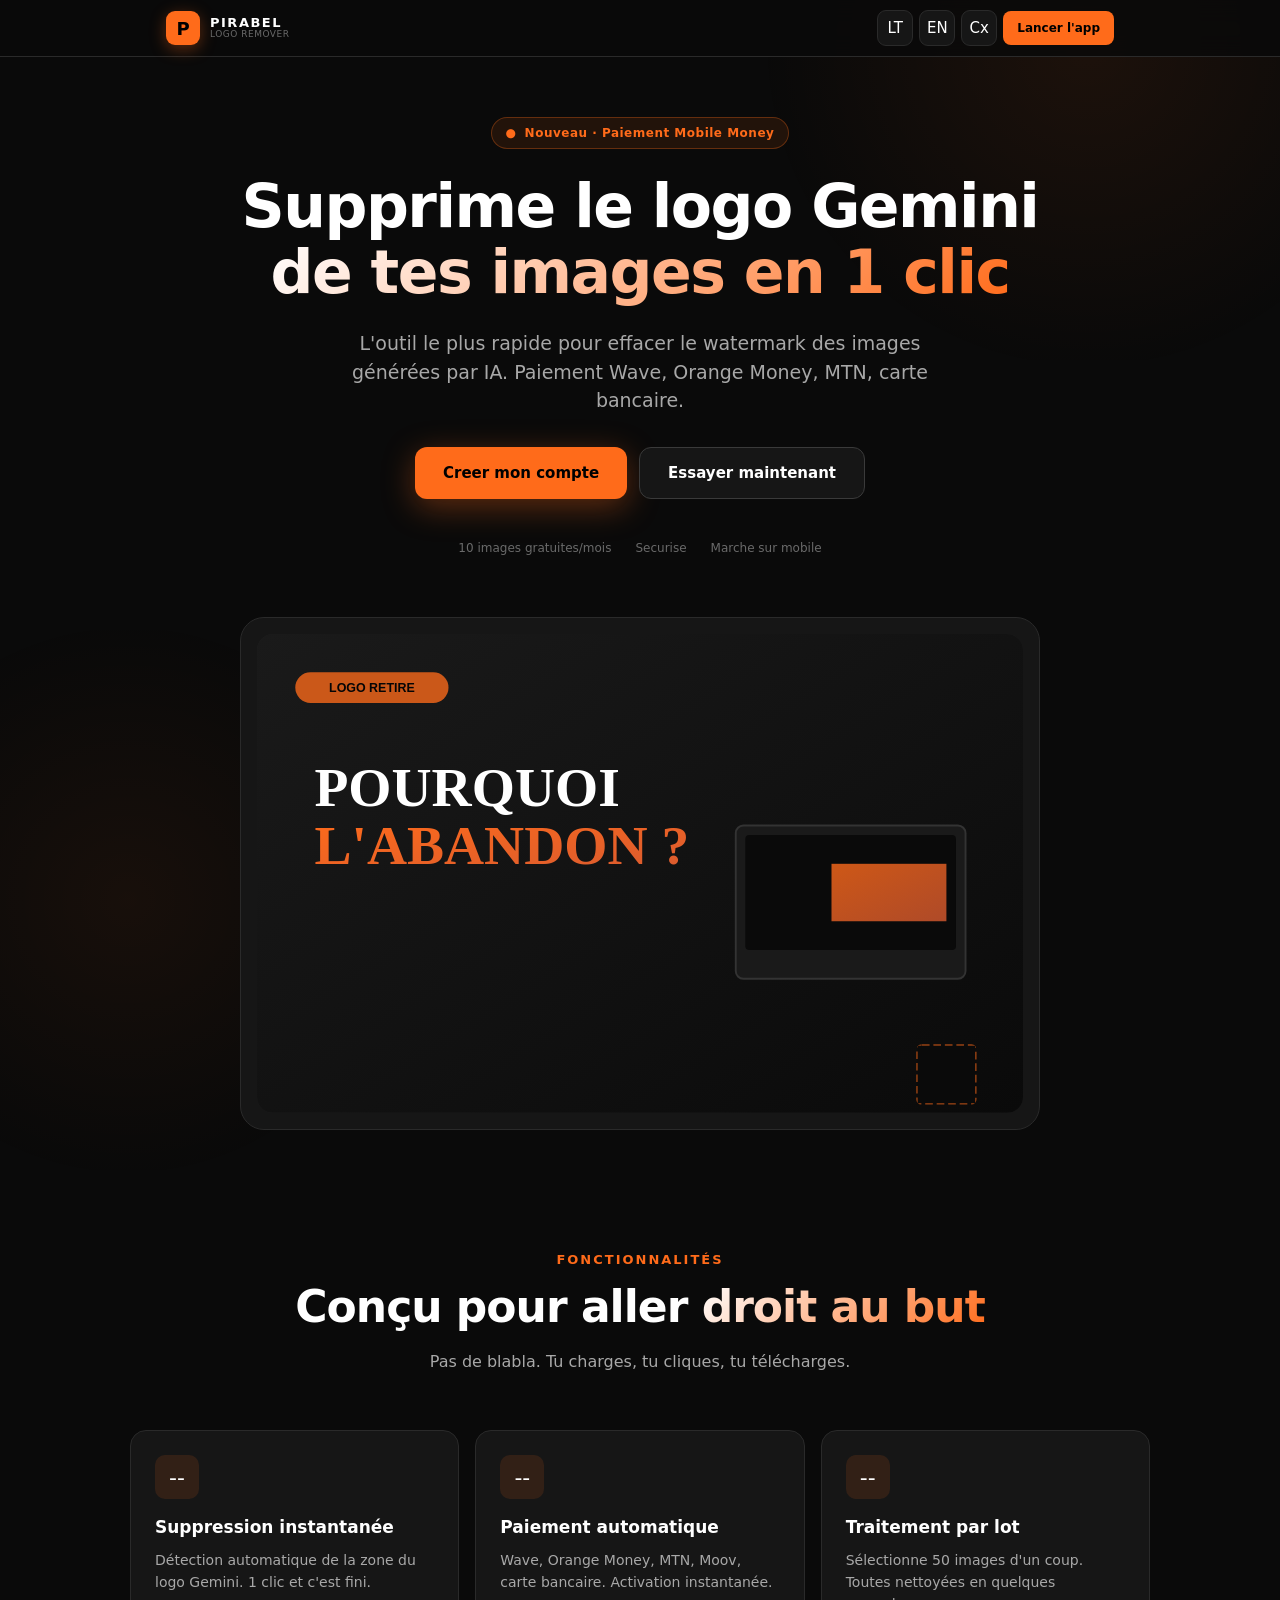
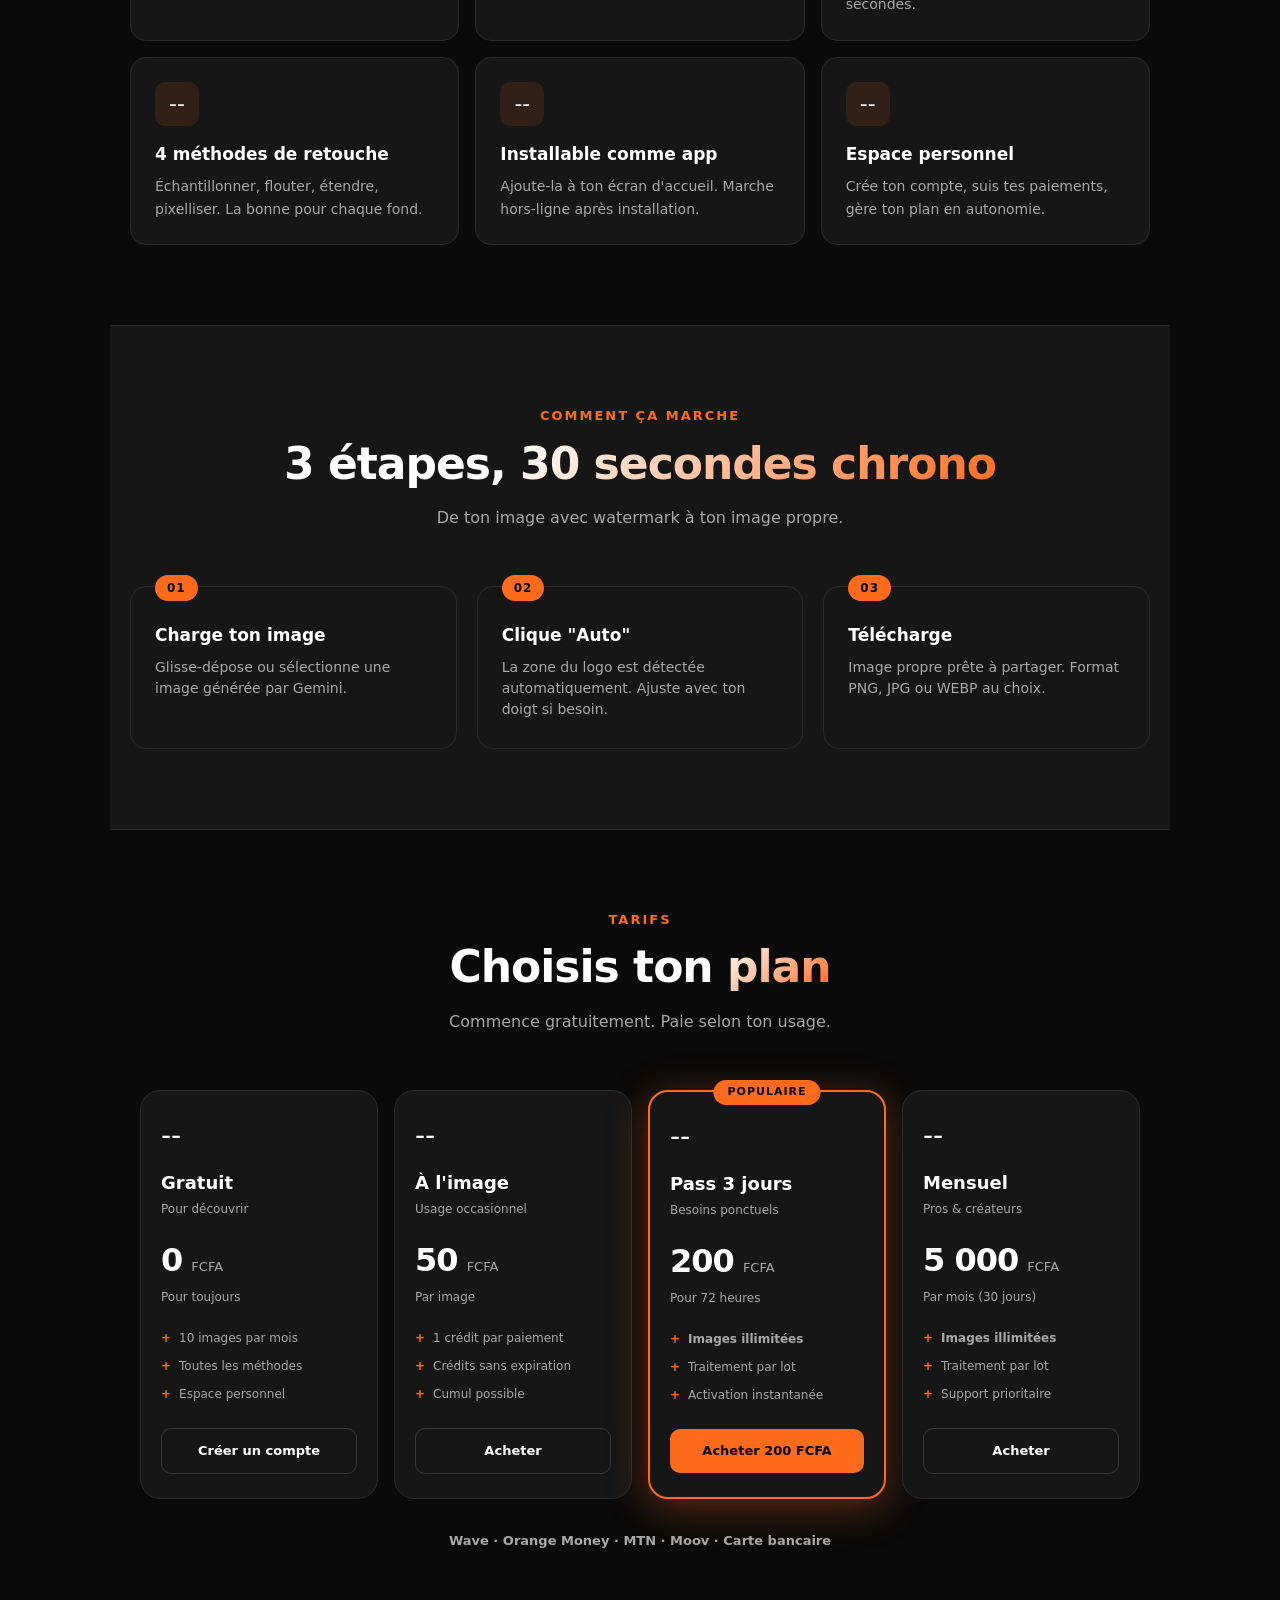
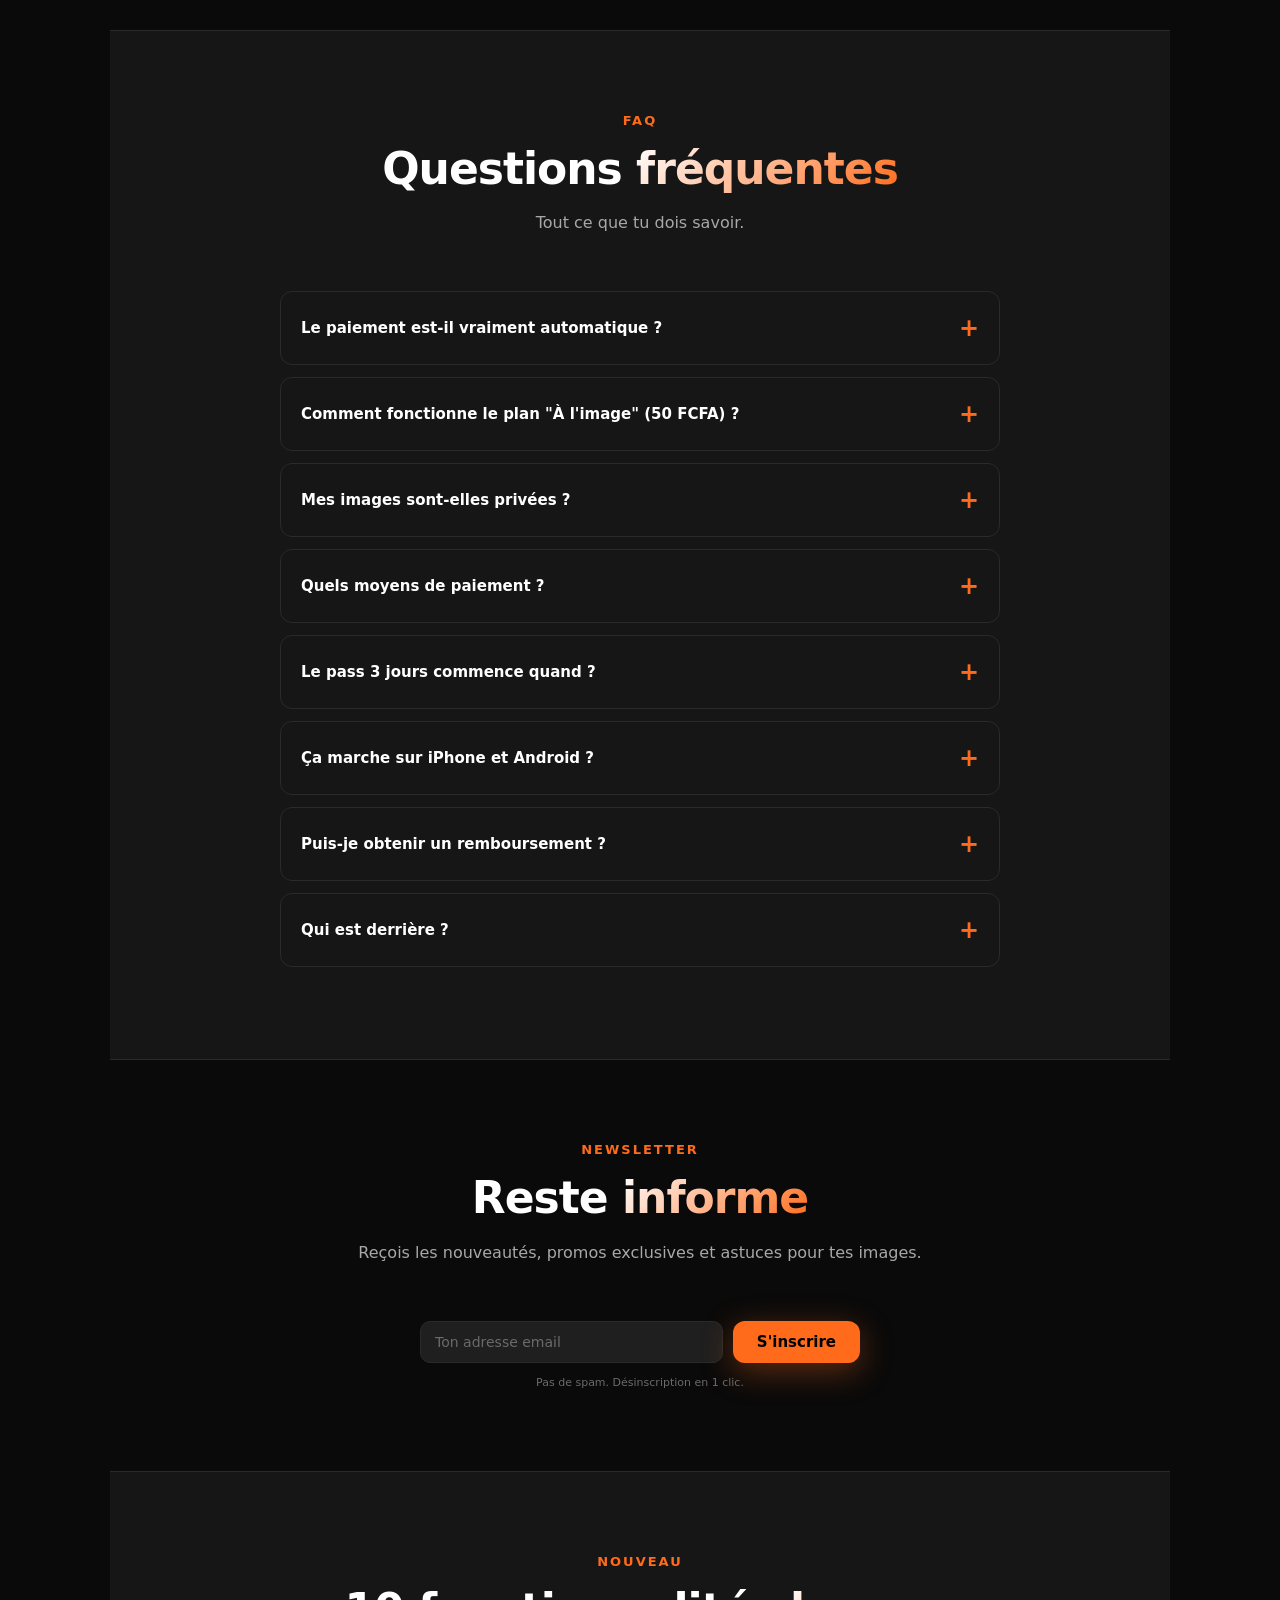
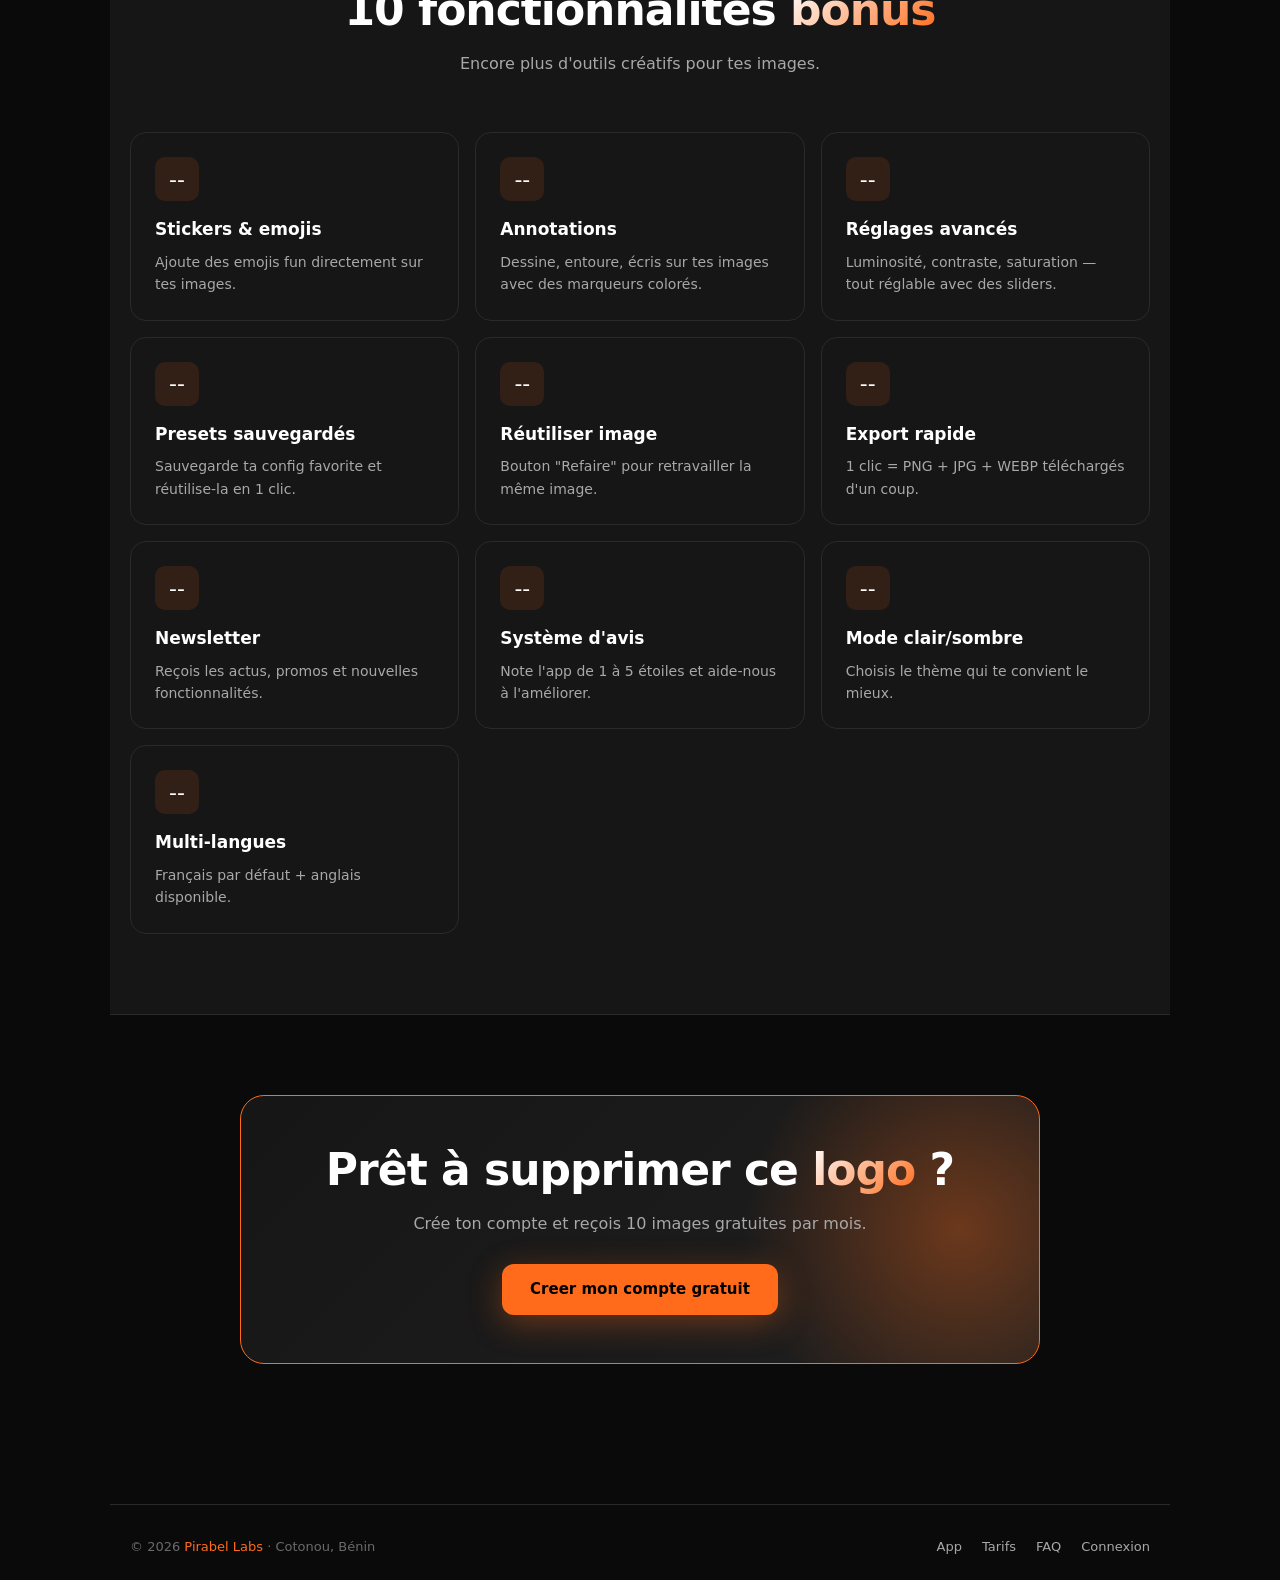
==== commit 598f107c: "Purge tous les emojis et stickers de la plateforme Supprime tous les caracteres emoji/unicode (150+)" ====
--- a/index.html
+++ b/index.html
@@ -64,7 +64,7 @@
   .price-period { color:var(--text-secondary); font-size:12px; margin-top:4px; }
   .plan-features { list-style:none; margin-bottom:20px; flex:1; }
   .plan-features li { padding:5px 0; font-size:12px; color:var(--text-secondary); display:flex; align-items:flex-start; gap:8px; }
-  .plan-features li::before { content:'✓'; color:var(--orange); font-weight:700; flex-shrink:0; }
+  .plan-features li::before { content:'+'; color:var(--orange); font-weight:700; flex-shrink:0; }
   .plan-cta { display:block; text-align:center; padding:12px; border-radius:10px; font-weight:700; font-size:13px; text-decoration:none; cursor:pointer; width:100%; border:none; font-family:inherit; }
   .plan-cta.primary { background:var(--orange); color:#000; }
   .plan-cta.outline { background:transparent; color:var(--text-primary); border:1px solid var(--border-hover); }
@@ -109,9 +109,9 @@
       </div>
     </a>
     <div class="nav-actions">
-      <button class="icon-btn theme-toggle-btn" id="themeToggle" title="Mode clair/sombre">☀️</button>
-      <button class="icon-btn lang-toggle-btn" id="langToggle" title="Langue">🇬🇧 EN</button>
-      <a href="auth.html" class="icon-btn" title="Connexion">👤</a>
+      <button class="icon-btn theme-toggle-btn" id="themeToggle" title="Mode clair/sombre">LT</button>
+      <button class="icon-btn lang-toggle-btn" id="langToggle" title="Langue">EN</button>
+      <a href="auth.html" class="icon-btn" title="Connexion">Cx</a>
       <a href="app.html" class="nav-cta">Lancer l'app</a>
     </div>
   </div>
@@ -125,14 +125,14 @@
   <p class="hero-sub">L'outil le plus rapide pour effacer le watermark des images générées par IA. Paiement Wave, Orange Money, MTN, carte bancaire.</p>
 
   <div class="hero-cta-group">
-    <a href="auth.html?mode=register" class="btn-hero btn-hero-primary">🚀 Créer mon compte</a>
+    <a href="auth.html?mode=register" class="btn-hero btn-hero-primary">Creer mon compte</a>
     <a href="app.html" class="btn-hero btn-hero-secondary">Essayer maintenant</a>
   </div>
 
   <div class="hero-trust">
-    <span>⚡ 10 images gratuites/mois</span>
-    <span>🔒 Sécurisé</span>
-    <span>📱 Marche sur mobile</span>
+    <span>10 images gratuites/mois</span>
+    <span>Securise</span>
+    <span>Marche sur mobile</span>
   </div>
 
   <div class="demo-preview">
@@ -166,7 +166,7 @@
         </rect>
         <g>
           <rect x="40" y="40" width="160" height="32" fill="#FF6B1A" rx="16"/>
-          <text x="120" y="61" font-family="Arial" font-size="13" fill="#000" text-anchor="middle" font-weight="700">LOGO RETIRÉ ✓</text>
+          <text x="120" y="61" font-family="Arial" font-size="13" fill="#000" text-anchor="middle" font-weight="700">LOGO RETIRE</text>
           <animate attributeName="opacity" values="0;0;0;1;1" keyTimes="0;0.7;0.75;0.85;1" dur="3s" repeatCount="indefinite"/>
         </g>
       </svg>
@@ -180,32 +180,32 @@
   <p class="section-sub">Pas de blabla. Tu charges, tu cliques, tu télécharges.</p>
   <div class="features">
     <div class="feature-card">
-      <div class="feature-icon">⚡</div>
+      <div class="feature-icon">--</div>
       <h3>Suppression instantanée</h3>
       <p>Détection automatique de la zone du logo Gemini. 1 clic et c'est fini.</p>
     </div>
     <div class="feature-card">
-      <div class="feature-icon">💳</div>
+      <div class="feature-icon">--</div>
       <h3>Paiement automatique</h3>
       <p>Wave, Orange Money, MTN, Moov, carte bancaire. Activation instantanée.</p>
     </div>
     <div class="feature-card">
-      <div class="feature-icon">📦</div>
+      <div class="feature-icon">--</div>
       <h3>Traitement par lot</h3>
       <p>Sélectionne 50 images d'un coup. Toutes nettoyées en quelques secondes.</p>
     </div>
     <div class="feature-card">
-      <div class="feature-icon">🎨</div>
+      <div class="feature-icon">--</div>
       <h3>4 méthodes de retouche</h3>
       <p>Échantillonner, flouter, étendre, pixelliser. La bonne pour chaque fond.</p>
     </div>
     <div class="feature-card">
-      <div class="feature-icon">📱</div>
+      <div class="feature-icon">--</div>
       <h3>Installable comme app</h3>
       <p>Ajoute-la à ton écran d'accueil. Marche hors-ligne après installation.</p>
     </div>
     <div class="feature-card">
-      <div class="feature-icon">👤</div>
+      <div class="feature-icon">--</div>
       <h3>Espace personnel</h3>
       <p>Crée ton compte, suis tes paiements, gère ton plan en autonomie.</p>
     </div>
@@ -239,7 +239,7 @@
 
   <div class="pricing-grid">
     <div class="plan">
-      <div class="plan-icon">🆓</div>
+      <div class="plan-icon">--</div>
       <div class="plan-name">Gratuit</div>
       <div class="plan-desc">Pour découvrir</div>
       <div class="plan-price">
@@ -256,7 +256,7 @@
     </div>
 
     <div class="plan">
-      <div class="plan-icon">💵</div>
+      <div class="plan-icon">--</div>
       <div class="plan-name">À l'image</div>
       <div class="plan-desc">Usage occasionnel</div>
       <div class="plan-price">
@@ -274,7 +274,7 @@
 
     <div class="plan featured">
       <div class="plan-badge">Populaire</div>
-      <div class="plan-icon">🎟️</div>
+      <div class="plan-icon">--</div>
       <div class="plan-name">Pass 3 jours</div>
       <div class="plan-desc">Besoins ponctuels</div>
       <div class="plan-price">
@@ -291,7 +291,7 @@
     </div>
 
     <div class="plan">
-      <div class="plan-icon">💎</div>
+      <div class="plan-icon">--</div>
       <div class="plan-name">Mensuel</div>
       <div class="plan-desc">Pros & créateurs</div>
       <div class="plan-price">
@@ -309,7 +309,7 @@
   </div>
 
   <p style="text-align:center; margin-top:32px; color:var(--text-tertiary); font-size:13px;">
-    💳 <strong style="color:var(--text-secondary);">Wave · Orange Money · MTN · Moov · Carte bancaire</strong>
+    <strong style="color:var(--text-secondary);">Wave · Orange Money · MTN · Moov · Carte bancaire</strong>
   </p>
 </section>
 
@@ -358,7 +358,7 @@
 <section id="newsletter">
   <div style="max-width:600px; margin:0 auto; text-align:center;">
     <div class="section-tag">Newsletter</div>
-    <h2>📬 Reste <span class="gradient-text">informé</span></h2>
+    <h2>Reste <span class="gradient-text">informe</span></h2>
     <p class="section-sub">Reçois les nouveautés, promos exclusives et astuces pour tes images.</p>
     <div style="display:flex; gap:10px; max-width:440px; margin:0 auto;">
       <input class="form-input" type="email" id="indexNewsletterEmail" placeholder="Ton adresse email" style="flex:1;">
@@ -375,16 +375,16 @@
   <h2>10 fonctionnalités <span class="gradient-text">bonus</span></h2>
   <p class="section-sub">Encore plus d'outils créatifs pour tes images.</p>
   <div class="features">
-    <div class="feature-card"><div class="feature-icon">🖼️</div><h3>Stickers & emojis</h3><p>Ajoute des emojis fun directement sur tes images.</p></div>
-    <div class="feature-card"><div class="feature-icon">✏️</div><h3>Annotations</h3><p>Dessine, entoure, écris sur tes images avec des marqueurs colorés.</p></div>
-    <div class="feature-card"><div class="feature-icon">🌈</div><h3>Réglages avancés</h3><p>Luminosité, contraste, saturation — tout réglable avec des sliders.</p></div>
-    <div class="feature-card"><div class="feature-icon">📋</div><h3>Presets sauvegardés</h3><p>Sauvegarde ta config favorite et réutilise-la en 1 clic.</p></div>
-    <div class="feature-card"><div class="feature-icon">🔄</div><h3>Réutiliser image</h3><p>Bouton "Refaire" pour retravailler la même image.</p></div>
-    <div class="feature-card"><div class="feature-icon">⚡</div><h3>Export rapide</h3><p>1 clic = PNG + JPG + WEBP téléchargés d'un coup.</p></div>
-    <div class="feature-card"><div class="feature-icon">📬</div><h3>Newsletter</h3><p>Reçois les actus, promos et nouvelles fonctionnalités.</p></div>
-    <div class="feature-card"><div class="feature-icon">⭐</div><h3>Système d'avis</h3><p>Note l'app de 1 à 5 étoiles et aide-nous à l'améliorer.</p></div>
-    <div class="feature-card"><div class="feature-icon">🌙</div><h3>Mode clair/sombre</h3><p>Choisis le thème qui te convient le mieux.</p></div>
-    <div class="feature-card"><div class="feature-icon">🌍</div><h3>Multi-langues</h3><p>Français par défaut + anglais disponible.</p></div>
+    <div class="feature-card"><div class="feature-icon">--</div><h3>Stickers & emojis</h3><p>Ajoute des emojis fun directement sur tes images.</p></div>
+    <div class="feature-card"><div class="feature-icon">--</div><h3>Annotations</h3><p>Dessine, entoure, écris sur tes images avec des marqueurs colorés.</p></div>
+    <div class="feature-card"><div class="feature-icon">--</div><h3>Réglages avancés</h3><p>Luminosité, contraste, saturation — tout réglable avec des sliders.</p></div>
+    <div class="feature-card"><div class="feature-icon">--</div><h3>Presets sauvegardés</h3><p>Sauvegarde ta config favorite et réutilise-la en 1 clic.</p></div>
+    <div class="feature-card"><div class="feature-icon">--</div><h3>Réutiliser image</h3><p>Bouton "Refaire" pour retravailler la même image.</p></div>
+    <div class="feature-card"><div class="feature-icon">--</div><h3>Export rapide</h3><p>1 clic = PNG + JPG + WEBP téléchargés d'un coup.</p></div>
+    <div class="feature-card"><div class="feature-icon">--</div><h3>Newsletter</h3><p>Reçois les actus, promos et nouvelles fonctionnalités.</p></div>
+    <div class="feature-card"><div class="feature-icon">--</div><h3>Système d'avis</h3><p>Note l'app de 1 à 5 étoiles et aide-nous à l'améliorer.</p></div>
+    <div class="feature-card"><div class="feature-icon">--</div><h3>Mode clair/sombre</h3><p>Choisis le thème qui te convient le mieux.</p></div>
+    <div class="feature-card"><div class="feature-icon">--</div><h3>Multi-langues</h3><p>Français par défaut + anglais disponible.</p></div>
   </div>
 </section>
 
@@ -392,7 +392,7 @@
   <div class="cta-final">
     <h2>Prêt à supprimer ce <span class="gradient-text">logo</span> ?</h2>
     <p style="color:var(--text-secondary); margin-bottom:28px;">Crée ton compte et reçois 10 images gratuites par mois.</p>
-    <a href="auth.html?mode=register" class="btn-hero btn-hero-primary">🚀 Créer mon compte gratuit</a>
+    <a href="auth.html?mode=register" class="btn-hero btn-hero-primary">Creer mon compte gratuit</a>
   </div>
 </section>
 
@@ -439,7 +439,7 @@
       }
       const subs = JSON.parse(localStorage.getItem('pirabel_newsletter') || '[]');
       if (!subs.includes(email)) { subs.push(email); localStorage.setItem('pirabel_newsletter', JSON.stringify(subs)); }
-      suc.textContent = '✓ Inscrit ! Tu recevras nos prochaines actus.';
+      suc.textContent = 'Inscrit ! Tu recevras nos prochaines actus.';
       suc.style.display = 'block';
       suc.style.color = 'var(--success)';
       document.getElementById('indexNewsletterEmail').value = '';
